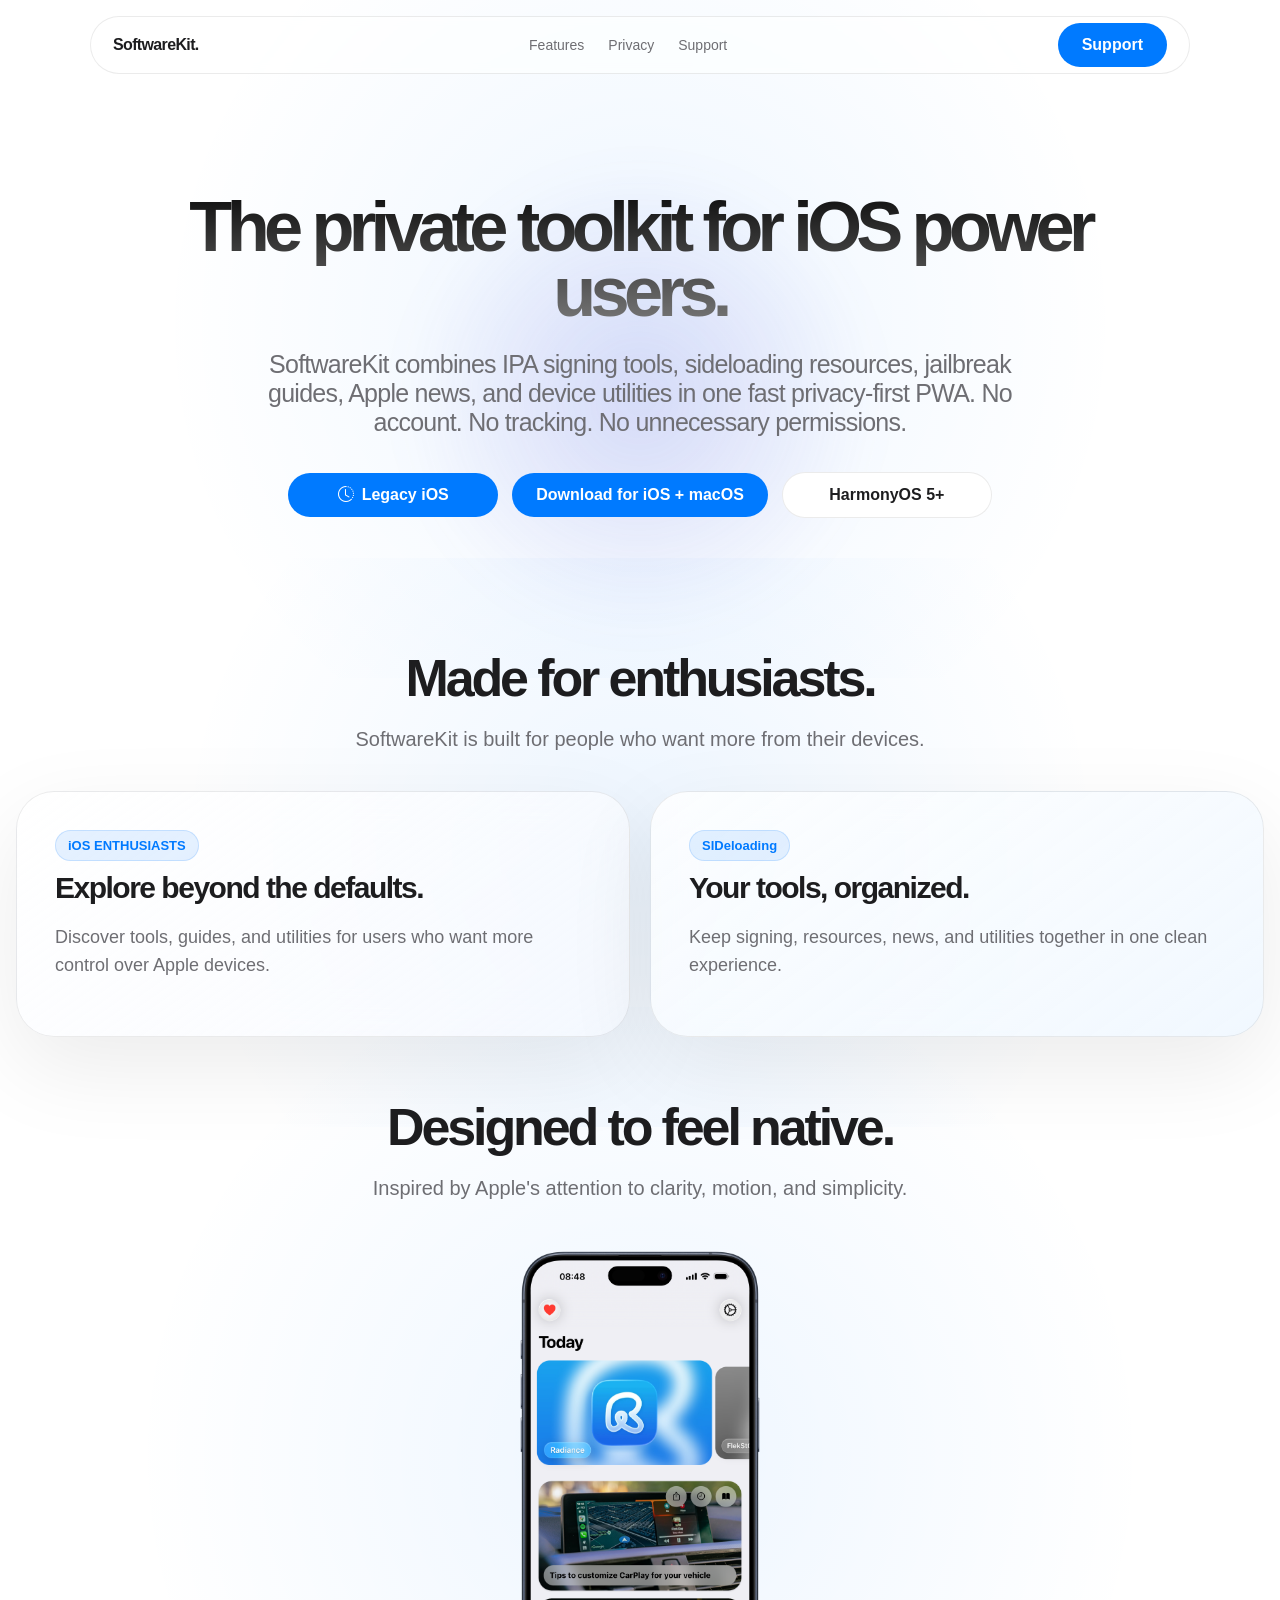
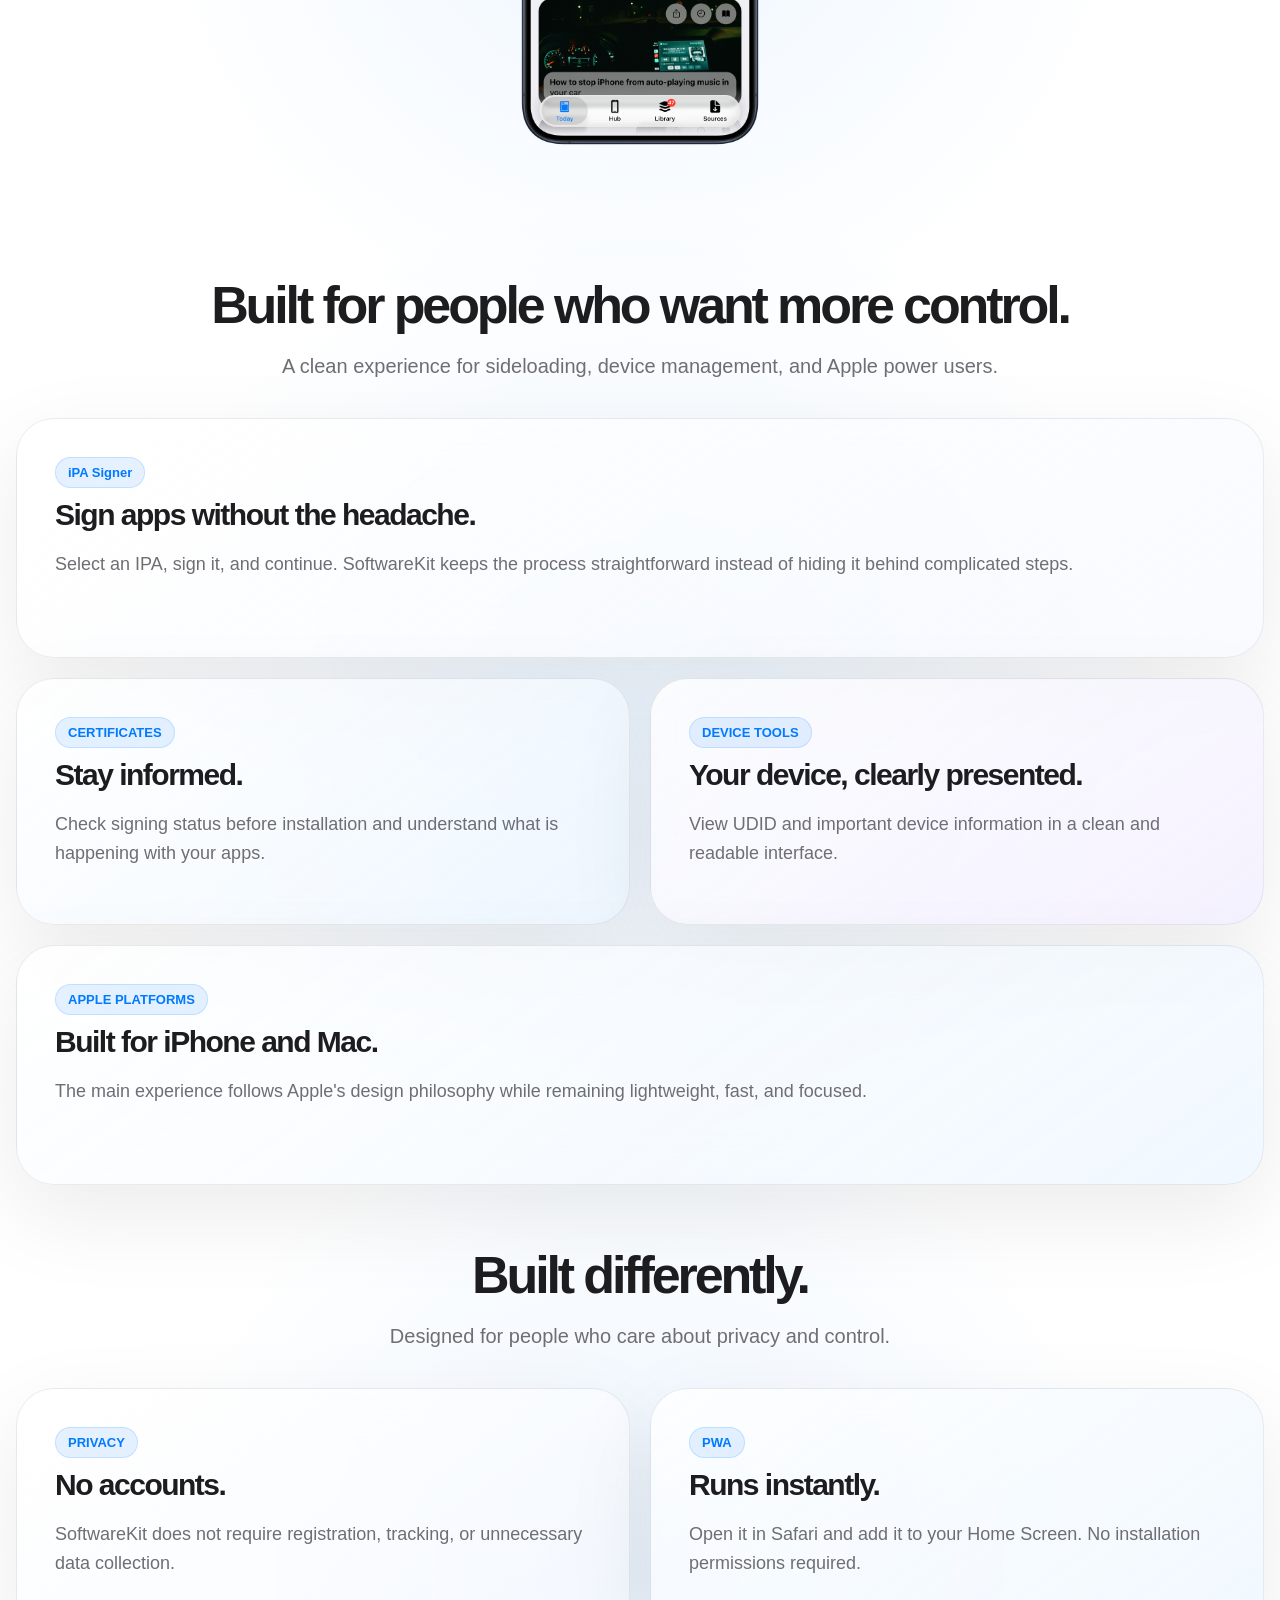
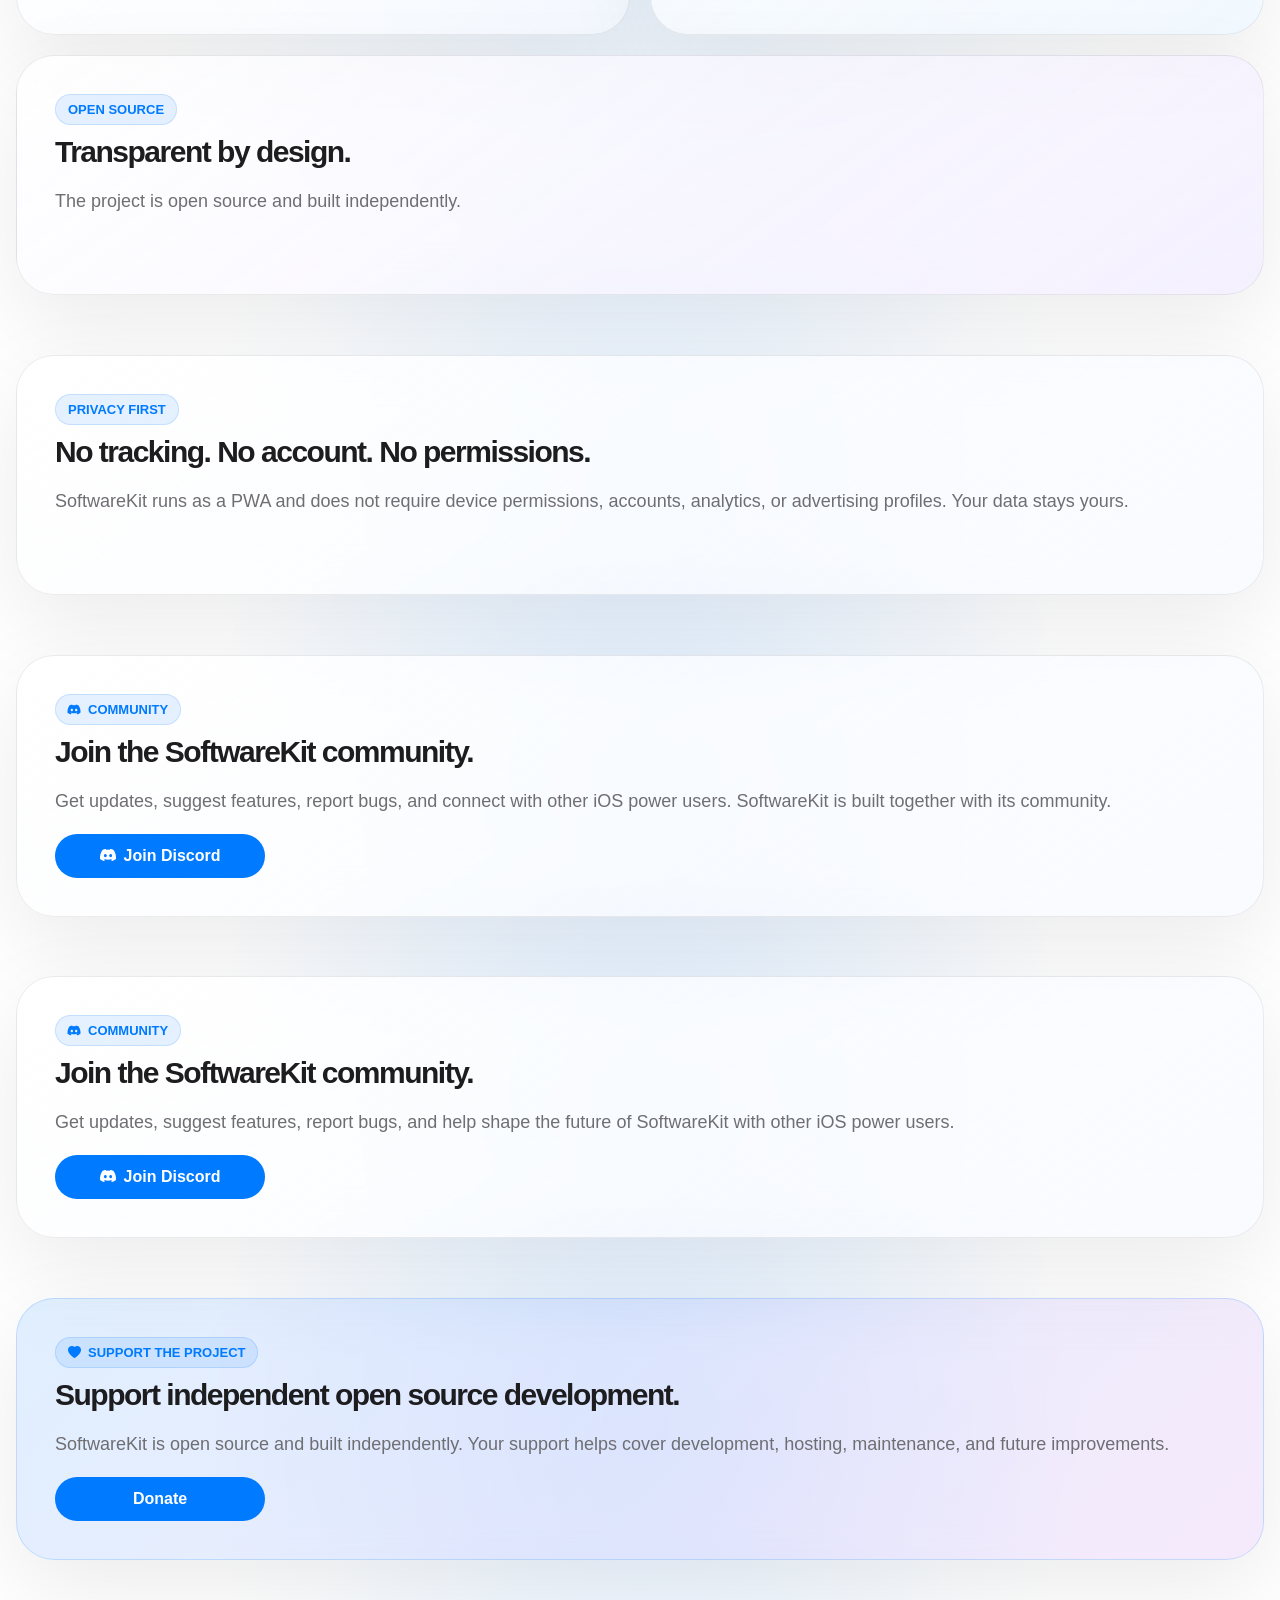
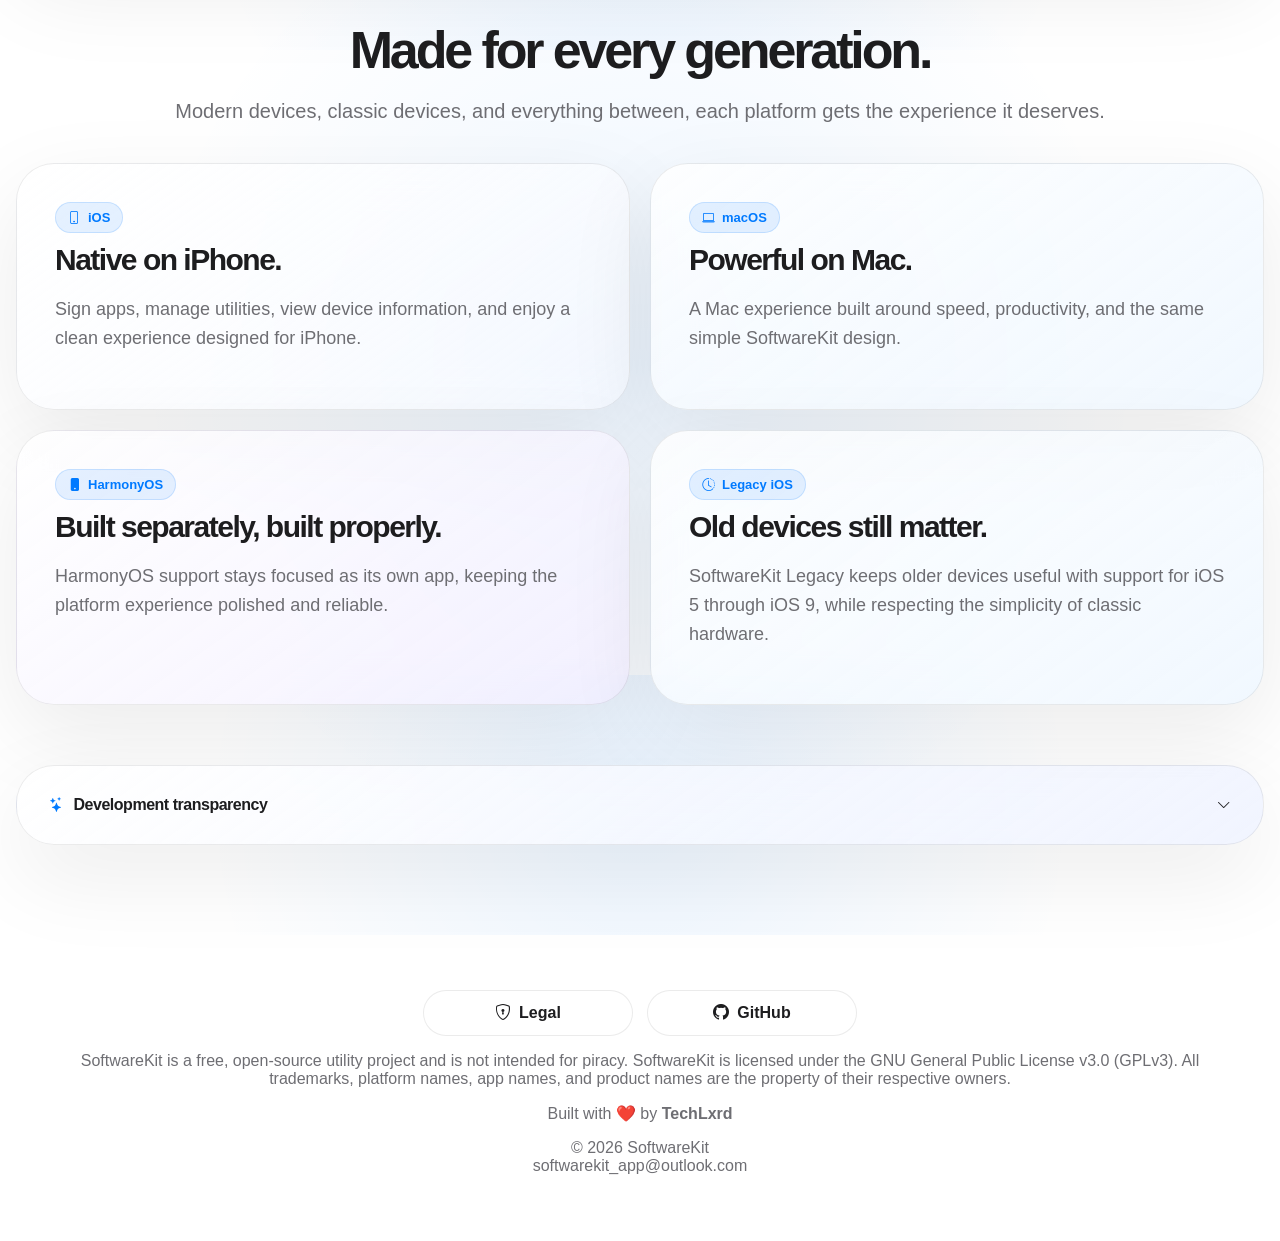
==== index.html @ 29dfcd7d "Add files via upload" ====
<!DOCTYPE html>

<html lang="en">
<head>
<meta charset="utf-8">
<meta name="viewport" content="width=device-width, initial-scale=1, viewport-fit=cover">
<title>SoftwareKit – Private iOS Sideloading Toolkit for Power Users</title>
<meta name="description" content="SoftwareKit is a privacy-first iOS power-user toolkit for IPA signing, sideloading resources, jailbreak guides, Apple news, and device utilities. No accounts. No tracking. No permissions.">
<meta name="author" content="TechLxrd">
<meta name="robots" content="index, follow, max-image-preview:large">
<link rel="canonical" href="https://swkit.app/">
<meta property="og:type" content="website">
<meta property="og:url" content="https://swkit.app/">
<meta property="og:title" content="SoftwareKit – iPA Signer, iOS Sideloading & AltStore Alternative">
<meta property="og:description" content="Privacy-first iOS and macOS utility app for IPA signing, certificate checks, device info, Apple news, and AltStore support.">
<meta property="og:image" content="https://softwarekit.pages.dev/ios/assets/linkpreview.png">
<meta name="twitter:card" content="summary_large_image">
<meta name="twitter:title" content="SoftwareKit – iPA Signer, iOS Sideloading & AltStore Alternative">
<meta name="twitter:description" content="Privacy-first iOS and macOS utility app for IPA signing, certificate checks, device info, Apple news, and AltStore support.">

<link rel="icon" href="/favicon.png">
<link rel="preconnect" href="https://cdn.jsdelivr.net" crossorigin>
<link rel="stylesheet" href="https://cdn.jsdelivr.net/npm/bootstrap-icons@1.11.3/font/bootstrap-icons.min.css">
<link rel="stylesheet" href="https://unpkg.com/aos@2.3.1/dist/aos.css">
<link rel="stylesheet" href="https://cdn.jsdelivr.net/npm/swiper@11/swiper-bundle.min.css">

<style>
:root{--blue2:#5856d6;--orange:#ff9500;--green:#34c759;--pink:#ff2d55;
--bg:#fbfbfd;--text:#1d1d1f;--muted:#6e6e73;--blue:#007aff;
--card:rgba(255,255,255,.72);--border:rgba(0,0,0,.08);
--shadow:0 30px 90px rgba(0,0,0,.08);
}
*{box-sizing:border-box}html{scroll-behavior:smooth}
body{margin:0;min-width:320px;font-family:-apple-system,BlinkMacSystemFont,"SF Pro Display","Helvetica Neue",Arial,sans-serif;color:var(--text);background:
radial-gradient(circle at 20% 0,#dbeeff,transparent 35%),
radial-gradient(circle at 90% 20,#e8dcff,transparent 30%),var(--bg)}
a{text-decoration:none;color:inherit}
.page{overflow:hidden}
nav{position:fixed;top:16px;left:50%;transform:translateX(-50%);z-index:10;width:min(1100px,calc(100% - 32px))}
.nav{height:58px;border-radius:999px;background:rgba(255,255,255,.65);backdrop-filter:blur(4px) saturate(250%);border:1px solid var(--border);display:flex;align-items:center;justify-content:space-between;padding:0 22px}
.brand{font-weight:800;letter-spacing:-.04em}.links{display:flex;gap:24px;color:var(--muted);font-size:14px}
.cta,.button{background:#007aff;color:white;padding:13px 24px;border-radius:999px;font-weight:700;min-width:210px;text-align:center;display:inline-flex;justify-content:center;align-items:center;gap:8px}.nav .cta{min-width:auto}
.hero{
  min-height:auto;
  display:flex;
  align-items:flex-start;
  justify-content:center;
  text-align:center;
  padding:110px 24px 70px;
}
.wrap{max-width:1000px;margin:auto}
h1{font-size:clamp(42px,5.5vw,88px);max-width:1000px;line-height:.92;letter-spacing:-.08em;margin:25px 0;background:linear-gradient(180deg,#111,#777);-webkit-background-clip:text;color:transparent}
.lead{font-size:clamp(18px,2vw,25px);color:var(--muted);letter-spacing:-.03em;max-width:800px;margin:auto}
.actions{margin-top:35px;display:flex;justify-content:center;align-items:center;gap:14px;flex-wrap:wrap}
.secondary{background:white;color:var(--text);border:1px solid var(--border)}
section{
  margin:60px auto;
  width:calc(100% - 32px);
  position:relative;
}

section:before{content:"";position:absolute;inset:-90px;background:radial-gradient(circle,rgba(0,122,255,.07),transparent 60%);z-index:-1}
.title{text-align:center;margin-bottom:40px}.title h2{font-size:52px;letter-spacing:-.06em;margin:0 0 10px}.title p{color:var(--muted);font-size:20px}
.grid{display:grid;grid-template-columns:repeat(12,1fr);gap:20px}
.card{grid-column:span 6;background:linear-gradient(145deg,rgba(255,255,255,.88),rgba(245,248,255,.62));border:1px solid var(--border);border-radius:38px;padding:38px;min-height:240px;backdrop-filter:blur(20px);box-shadow:var(--shadow)}
.donate-card{background:linear-gradient(135deg,rgba(0,122,255,.12),rgba(175,82,222,.12));border-color:rgba(0,122,255,.18)}
.card.full{grid-column:span 12}
.card:nth-child(2n){background:linear-gradient(145deg,rgba(255,255,255,.8),rgba(235,245,255,.7))}.card:nth-child(3n){background:linear-gradient(145deg,rgba(255,255,255,.8),rgba(240,235,255,.7))}.card h3{font-size:30px;letter-spacing:-.05em;margin:10px 0}
.card p{color:var(--muted);font-size:18px;line-height:1.6}
.badge{color:#007aff;background:rgba(0,122,255,.10);border:1px solid rgba(0,122,255,.15);padding:7px 12px;border-radius:999px;font-weight:800;font-size:13px;display:inline-flex;align-items:center;gap:7px}
.shot{width:260px;border-radius:40px}
.swiper{text-align:center}
footer{text-align:center;padding:50px;color:var(--muted)}
@media(max-width:800px){
.nav{
padding:0 14px;
height:54px;
}
.brand{
font-size:18px;
white-space:nowrap;
}
.nav .cta{
min-width:auto;
width:auto;
padding:10px 20px;
font-size:15px;
}
.grid{
display:block;
}
.card,.card.full{
width:100%;
margin-bottom:18px;
min-height:auto;
}
.hero{
padding-left:20px;
padding-right:20px;
}
h1{font-size:clamp(38px,11vw,54px);line-height:.98}.title h2{font-size:36px}.lead{font-size:18px}.cta,.button{width:100%;max-width:320px}
section{margin:90px auto;width:calc(100% - 32px)}.links{display:none}.card,.donate-card{background:linear-gradient(135deg,rgba(0,122,255,.12),rgba(175,82,222,.12));border-color:rgba(0,122,255,.18)}
.card.full{grid-column:span 12}.title h2{font-size:38px}h1{font-size:55px}}
[data-aos]{will-change:transform,opacity}
.card,.button,.cta,.shot{transition:transform .35s ease,box-shadow .35s ease}
.card:hover{transform:translateY(-8px);box-shadow:0 35px 100px rgba(0,0,0,.12)}
.button:hover,.cta:hover{transform:translateY(-2px)}
.hero:after{content:"";position:absolute;width:520px;height:520px;background:radial-gradient(circle,rgba(88,86,214,.18),transparent 65%);top:15%;left:50%;transform:translateX(-50%);filter:blur(20px);z-index:-1}
.button.secondary{display:inline-flex;align-items:center;gap:8px}
details summary::marker{display:none}
details summary{list-style:none}
details summary:hover{color:#007aff}
#ai-transparency .card{background:linear-gradient(145deg,rgba(255,255,255,.9),rgba(235,240,255,.7))}
.ai-summary{
display:flex;
align-items:center;
gap:10px;
cursor:pointer;
font-weight:750;
font-size:16px;
letter-spacing:-.03em;
padding:8px 4px;
}
.ai-summary .bi-stars{
font-size:15px;
color:#007aff;
}
.ai-summary .bi-chevron-down{
margin-left:auto;
font-size:14px;
transition:transform .25s ease;
}
details[open] .bi-chevron-down{
transform:rotate(180deg);
}
.ai-card{
min-height:auto;
padding:22px 28px;
}
.ai-content{
margin-top:22px;
color:var(--muted);
}
.ai-content h3{
color:var(--text);
font-size:24px;
}

@media(max-width:800px){
.grid{display:block}
.card,.card.full{grid-column:auto;width:100%;margin-bottom:18px}
.nav .cta{min-width:auto;width:auto;padding:10px 18px}
h1{font-size:clamp(38px,10vw,52px);line-height:1}
.lead{max-width:340px;margin:auto}
}
@media (prefers-color-scheme: dark) {
  :root {
    --bg: #000000;
    --text: #fbfbfd;
    --muted: #a1a1a6;
    --card: rgba(30, 30, 32, 0.72);
    --border: rgba(255, 255, 255, 0.15);
    --shadow: 0 30px 90px rgba(0, 0, 0, 0.8);
    --blue: #0a84ff;
  }

  body {
    background: 
      radial-gradient(circle at 20% 0, rgba(0, 122, 255, 0.15), transparent 35%),
      radial-gradient(circle at 90% 20%, rgba(175, 82, 222, 0.15), transparent 30%), 
      var(--bg);
  }

  .nav {
    background: rgba(30, 30, 32, 0.65);
  }

  h1 {
    background: linear-gradient(180deg, #ffffff, #888888);
    -webkit-background-clip: text;
  }

  .secondary {
    background: #1c1c1e;
  }

  .card {
    background: linear-gradient(145deg, rgba(40, 40, 42, 0.88), rgba(25, 30, 45, 0.62));
  }

  .card:nth-child(2n) {
    background: linear-gradient(145deg, rgba(40, 40, 42, 0.8), rgba(20, 35, 55, 0.7));
  }

  .card:nth-child(3n) {
    background: linear-gradient(145deg, rgba(40, 40, 42, 0.8), rgba(30, 25, 50, 0.7));
  }

  #ai-transparency .card {
    background: linear-gradient(145deg, rgba(40, 40, 42, 0.9), rgba(25, 30, 45, 0.7));
  }

  .badge {
    color: #0a84ff;
    background: rgba(10,132,255,.15);
    border-color: rgba(10,132,255,.25);
  }

  .hero:after {
    background: radial-gradient(circle, rgba(94,92,230,.25), transparent 65%);
  }

  .donate-card {
    background: linear-gradient(135deg, rgba(10,132,255,.18), rgba(191,90,242,.18));
  }
}
</style>

</head>
<body>
<div class="page">
<nav><div class="nav"><span class="brand">SoftwareKit.</span><div class="links"><a href="#features">Features</a><a href="#privacy">Privacy</a><a href="#support">Support</a></div><a class="cta" href="#support">Support</a></div></nav>

<main>
<section class="hero">
<div class="wrap">
<h1 data-aos="fade-up" data-aos-delay="100">The private toolkit for iOS power users.</h1>
<p class="lead" data-aos="fade-up" data-aos-delay="200">SoftwareKit combines IPA signing tools, sideloading resources, jailbreak guides, Apple news, and device utilities in one fast privacy-first PWA. No account. No tracking. No unnecessary permissions.</p>
<div class="actions" data-aos="fade-up" data-aos-delay="300">
<a class="button" href="https://legacy.swkit.app"><i class="bi bi-clock-history"></i> Legacy iOS</a>
<a class="button" href="ios/app.html">Download for iOS + macOS</a>
<a class="button secondary" href="openhm/app.html">HarmonyOS 5+</a>
</div>
</div>
</section>

<section id="who">
<div class="title"><h2>Made for enthusiasts.</h2><p>SoftwareKit is built for people who want more from their devices.</p></div>
<div class="grid">
<div class="card"><span class="badge">iOS ENTHUSIASTS</span><h3>Explore beyond the defaults.</h3><p>Discover tools, guides, and utilities for users who want more control over Apple devices.</p></div>
<div class="card"><span class="badge">SIDeloading</span><h3>Your tools, organized.</h3><p>Keep signing, resources, news, and utilities together in one clean experience.</p></div>
</div>
</section>

<section id="gallery">
<div class="title" data-aos="fade-up"><h2>Designed to feel native.</h2><p>Inspired by Apple's attention to clarity, motion, and simplicity.</p></div>
        <div class="swiper screenshot-swiper">
            <div class="swiper-wrapper">
              <div class="swiper-slide"><img class="shot" src="assets/ios-screenshot.png" alt="SoftwareKit iOS screenshot" decoding="async"></div>
              <div class="swiper-slide"><img class="shot" src="assets/harmonyos-screenshot.png" alt="SoftwareKit HarmonyOS screenshot" decoding="async"></div>
              <div class="swiper-slide"><img class="shot" src="https://i.imgur.com/kmHughI.png" alt="SoftwareKit Legacy screenshot" decoding="async"></div>
            </div>
            <div class="swiper-pagination"></div>
          </div>
</section>

<section id="features">
<div class="title" data-aos="fade-up"><h2>Built for people who want more control.</h2><p>A clean experience for sideloading, device management, and Apple power users.</p></div>
<div class="grid">
<div class="card full" data-aos="fade-up"><span class="badge">iPA Signer</span><h3>Sign apps without the headache.</h3><p>Select an IPA, sign it, and continue. SoftwareKit keeps the process straightforward instead of hiding it behind complicated steps.</p></div>
<div class="card" data-aos="fade-up"><span class="badge">CERTIFICATES</span><h3>Stay informed.</h3><p>Check signing status before installation and understand what is happening with your apps.</p></div>
<div class="card" data-aos="fade-up"><span class="badge">DEVICE TOOLS</span><h3>Your device, clearly presented.</h3><p>View UDID and important device information in a clean and readable interface.</p></div>
<div class="card full" data-aos="fade-up"><span class="badge">APPLE PLATFORMS</span><h3>Built for iPhone and Mac.</h3><p>The main experience follows Apple's design philosophy while remaining lightweight, fast, and focused.</p></div>
</div>
</section>

<section id="trust">
<div class="title"><h2>Built differently.</h2><p>Designed for people who care about privacy and control.</p></div>
<div class="grid">
<div class="card"><span class="badge">PRIVACY</span><h3>No accounts.</h3><p>SoftwareKit does not require registration, tracking, or unnecessary data collection.</p></div>
<div class="card"><span class="badge">PWA</span><h3>Runs instantly.</h3><p>Open it in Safari and add it to your Home Screen. No installation permissions required.</p></div>
<div class="card full"><span class="badge">OPEN SOURCE</span><h3>Transparent by design.</h3><p>The project is open source and built independently.</p></div>
</div>
</section>

<section id="privacy">
<div class="grid">
<div class="card full" data-aos="fade-up"><span class="badge">PRIVACY FIRST</span><h3>No tracking. No account. No permissions.</h3><p>SoftwareKit runs as a PWA and does not require device permissions, accounts, analytics, or advertising profiles. Your data stays yours.</p></div>
</div>
</section>

<section id="community">
<div class="card full" data-aos="fade-up"><span class="badge"><i class="bi bi-discord"></i> COMMUNITY</span><h3>Join the SoftwareKit community.</h3><p>Get updates, suggest features, report bugs, and connect with other iOS power users. SoftwareKit is built together with its community.</p><a class="button" href="YOUR_DISCORD_LINK"><i class="bi bi-discord"></i> Join Discord</a></div>
</section>

<section id="community">
<div class="card full" data-aos="fade-up"><span class="badge"><i class="bi bi-discord"></i> COMMUNITY</span><h3>Join the SoftwareKit community.</h3><p>Get updates, suggest features, report bugs, and help shape the future of SoftwareKit with other iOS power users.</p><a class="button" href="https://discord.gg/QPTzC9h4br"><i class="bi bi-discord"></i> Join Discord</a></div>
</section>

<section id="support">
<div class="card full donate-card" data-aos="fade-up"><span class="badge"><i class="bi bi-heart-fill"></i> SUPPORT THE PROJECT</span><h3>Support independent open source development.</h3><p>SoftwareKit is open source and built independently. Your support helps cover development, hosting, maintenance, and future improvements.</p><a class="button" href="https://www.buymeacoffee.com/techlxrd07">Donate</a></div>
</section>

<section id="platforms">
<div class="title" data-aos="fade-up">
<h2>Made for every generation.</h2>
<p>Modern devices, classic devices, and everything between, each platform gets the experience it deserves.</p>
</div>
<div class="grid">
<div class="card" data-aos="fade-up"><span class="badge"><i class="bi bi-phone"></i> iOS</span><h3>Native on iPhone.</h3><p>Sign apps, manage utilities, view device information, and enjoy a clean experience designed for iPhone.</p></div>
<div class="card" data-aos="fade-up"><span class="badge"><i class="bi bi-laptop"></i> macOS</span><h3>Powerful on Mac.</h3><p>A Mac experience built around speed, productivity, and the same simple SoftwareKit design.</p></div>
<div class="card" data-aos="fade-up"><span class="badge"><i class="bi bi-phone-fill"></i> HarmonyOS</span><h3>Built separately, built properly.</h3><p>HarmonyOS support stays focused as its own app, keeping the platform experience polished and reliable.</p></div>
<div class="card" data-aos="fade-up"><span class="badge"><i class="bi bi-clock-history"></i> Legacy iOS</span><h3>Old devices still matter.</h3><p>SoftwareKit Legacy keeps older devices useful with support for iOS 5 through iOS 9, while respecting the simplicity of classic hardware.</p></div>
</div>
</section>
<section id="ai-transparency">
<div class="card full ai-card" data-aos="fade-up">
<details>
<summary class="ai-summary">
<i class="bi bi-stars"></i>
<span>Development transparency</span>
<i class="bi bi-chevron-down"></i>
</summary>
<div class="ai-content">

<p>As a solo developer, I must admit that certain features and improvements were made with the help of AI because I do not have that knowledge yet. I also want to be honest about these things because some people have said that my app is completely vibe-coded. I do not like vibe-coding,actually I am against it because I believe it ruins creativity, but AI can sometimes be a useful tool for coding. 
<hr>
<p>•AltStore repo support: I started working on AltStore repo support based on a friend's idea and improved and fixed it with the help of AI. 

<p>•The major performance optimizations introduced in v3.2 were made with the help of DeepSeek. 

<p>•The iPA Signer was mostly made with AI. 

<p>•The landing page was made with AI and improved by me because I suck at creating landing pages and don't have any ideas. 
<p>•The Liquid Glass effect from the HarmonyOS version was taken from a CodePen and improved with AI. 

<p>•The newsfeed from the HarmonyOS version was fixed with the help of AI because I did not know how to make it work due to CORS restrictions. 

<p>•The Device Information feature was improved with AI. 

<p>•The app library features were improved with AI. 

<p>•Some descriptions and text were written by me and improved with AI. 

<p>•Some CSS optimizations were made by AI</p>
<p>Btw, I still had to fix many things myself because AI created the feature, but it was broken and I had to change some things in order to make it work and it took lots of hours. The rest was built by me. 

</div>
</details>
</div>
</section>
</main>

<footer>
<div class="actions">
<a class="button secondary" href="legal.html"><i class="bi bi-shield-lock"></i> Legal</a>
<a class="button secondary" href="https://github.com/techlxrd/SoftwareKit"><i class="bi bi-github"></i> GitHub</a>
</div>
<p>
          SoftwareKit is a free, open-source utility project and is not intended for piracy.
SoftwareKit is licensed under the GNU General Public License v3.0 (GPLv3).
All trademarks, platform names, app names, and product names are the property of their respective owners.
        </p>
        <p>Built with ❤️ by <a href="https://techlxrd.github.io"><strong>TechLxrd</strong></a></p>
        <p class="mini-note">© 2026 SoftwareKit <br>softwarekit_app@outlook.com</p>
</footer>
</div>
<script data-name="BMC-Widget" data-cfasync="false" src="https://cdnjs.buymeacoffee.com/1.0.0/widget.prod.min.js" data-id="techlxrd07" data-description="Support me on Buy me a coffee!" data-message="Support SoftwareKit and help cover future domain costs + development." data-color="#007aff" data-position="Right" data-x_margin="18" data-y_margin="18" defer></script>
<script src="https://unpkg.com/aos@2.3.1/dist/aos.js" defer></script>
<script src="https://cdn.jsdelivr.net/npm/swiper@11/swiper-bundle.min.js" defer></script>
<script>
document.addEventListener("DOMContentLoaded",()=>{
AOS.init({duration:900,easing:"ease-out-cubic",once:false,offset:80});
new Swiper(".swiper",{loop:true,centeredSlides:true,slidesPerView:"auto",spaceBetween:24});
});
</script>
<script type="application/ld+json">{"@context":"https://schema.org","@type":"SoftwareApplication","name":"SoftwareKit","url":"https://swkit.app/","applicationCategory":"UtilityApplication","operatingSystem":["iOS","macOS","HarmonyOS"]}</script>

</body>
</html>
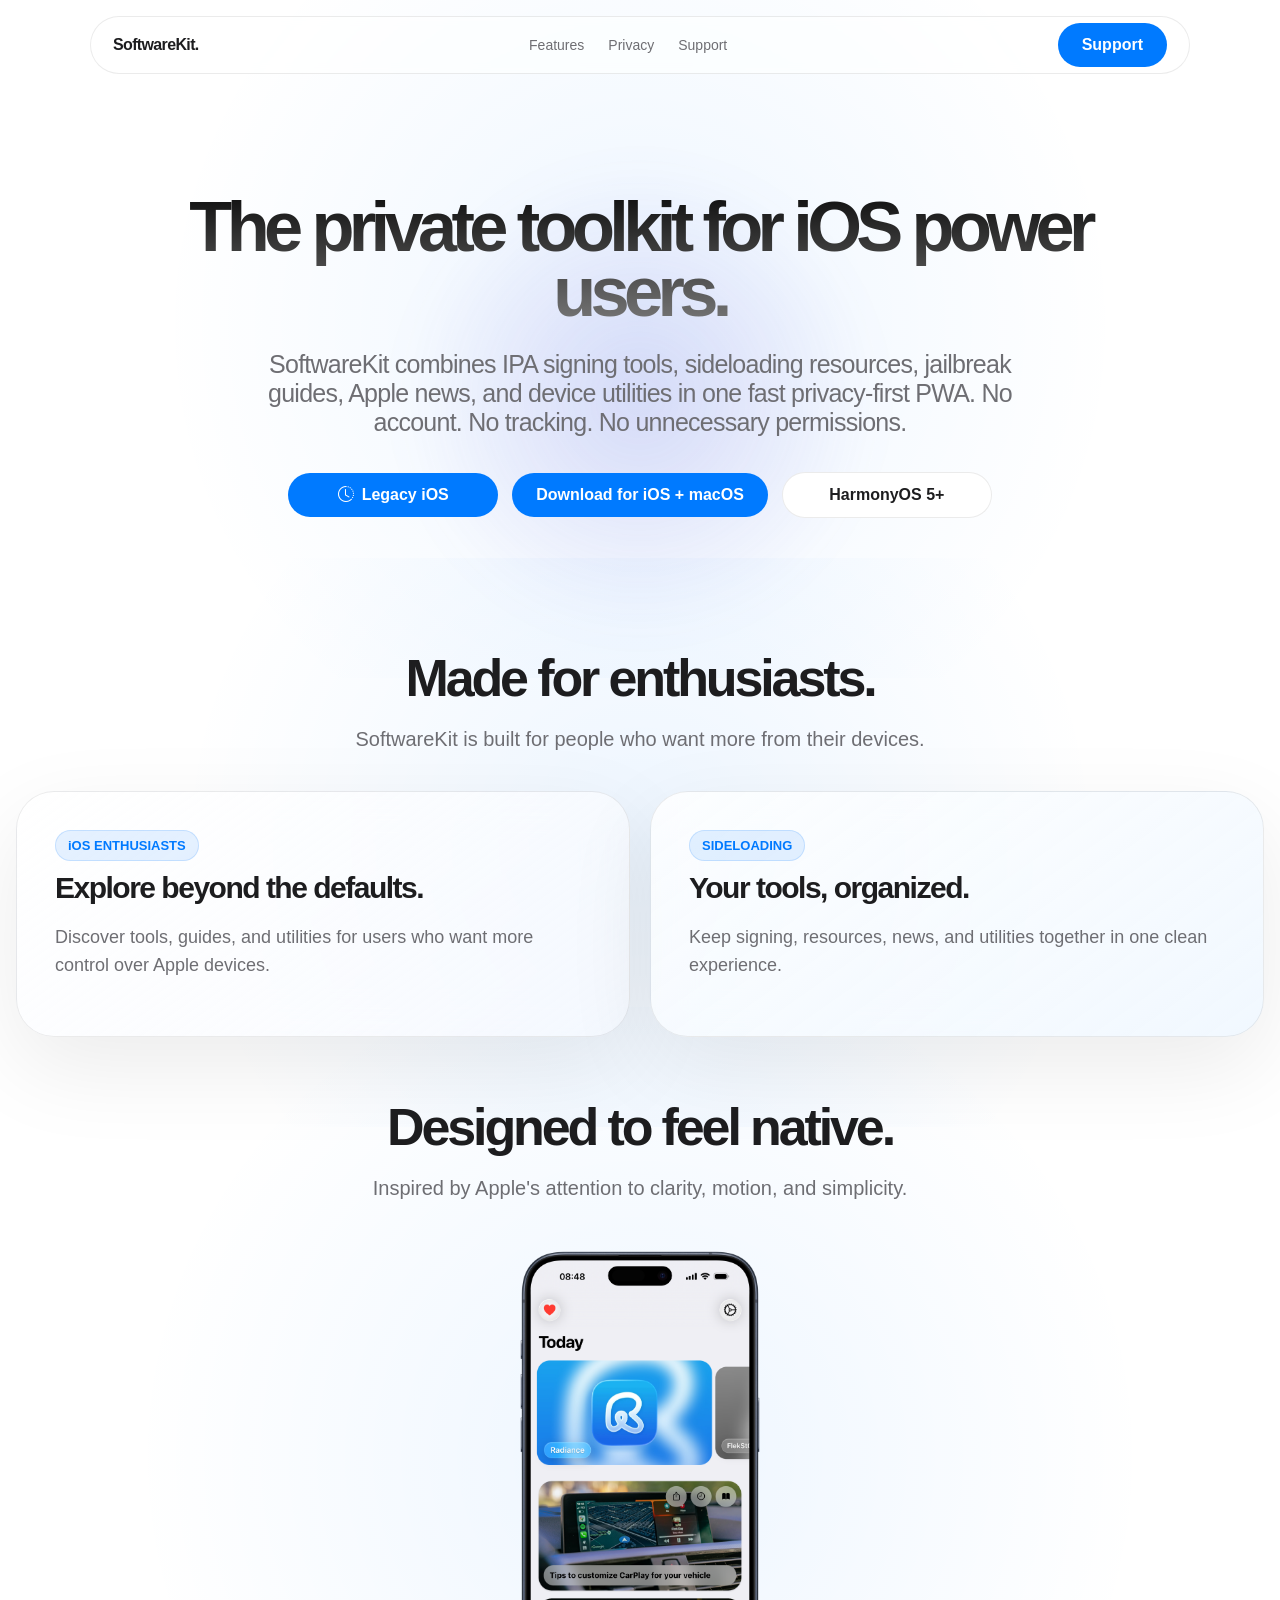
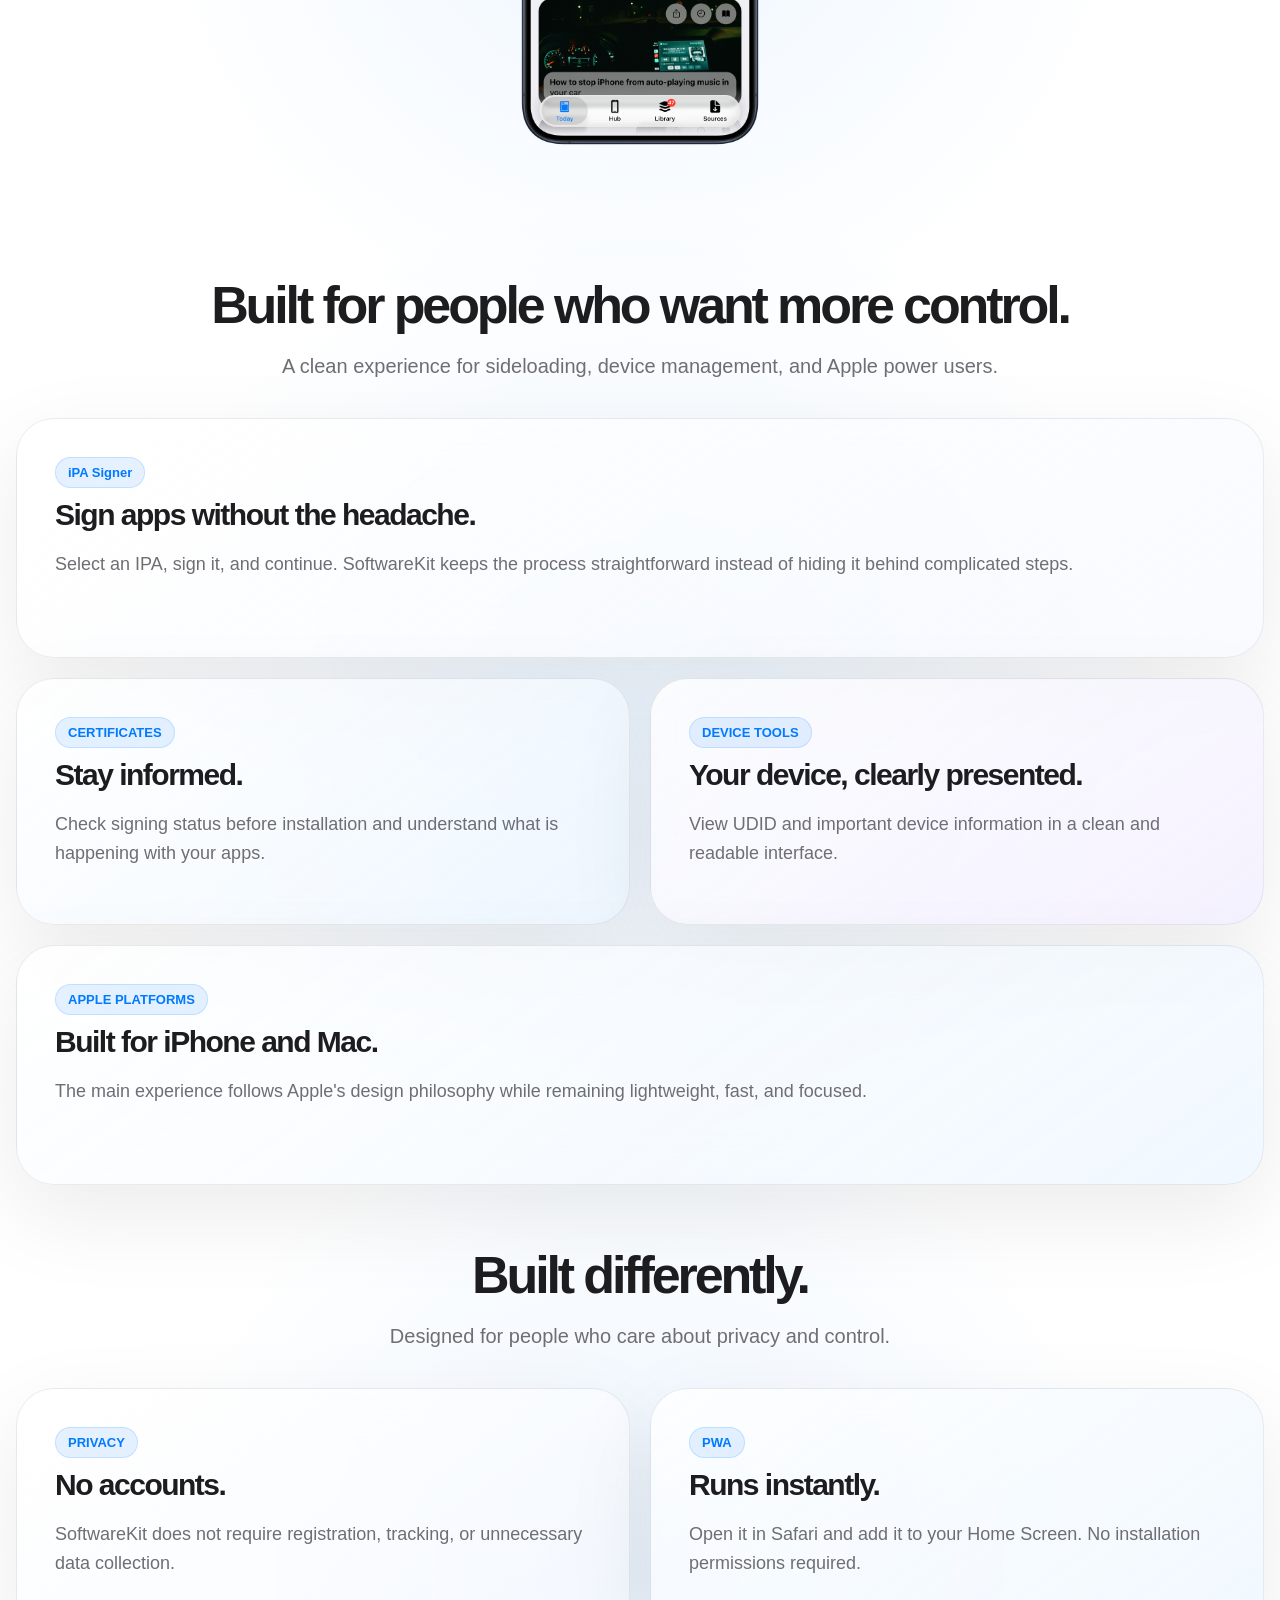
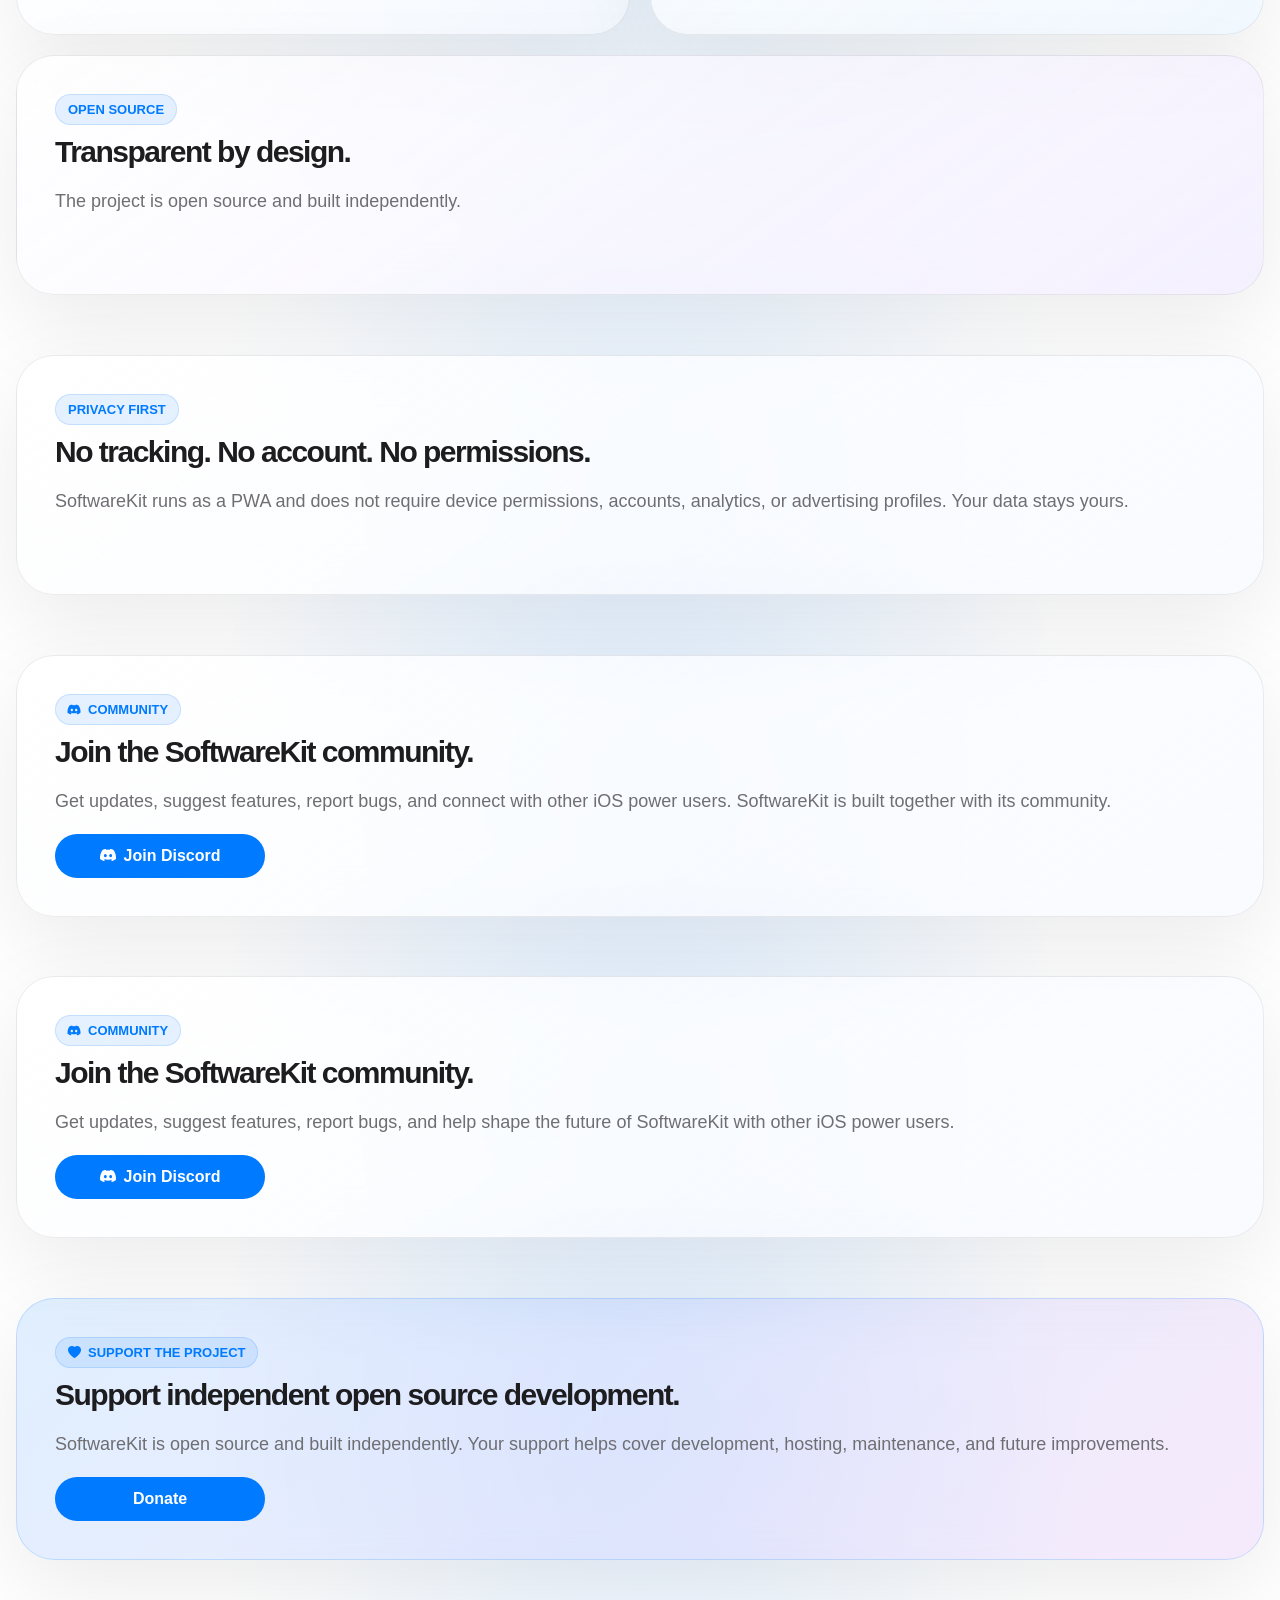
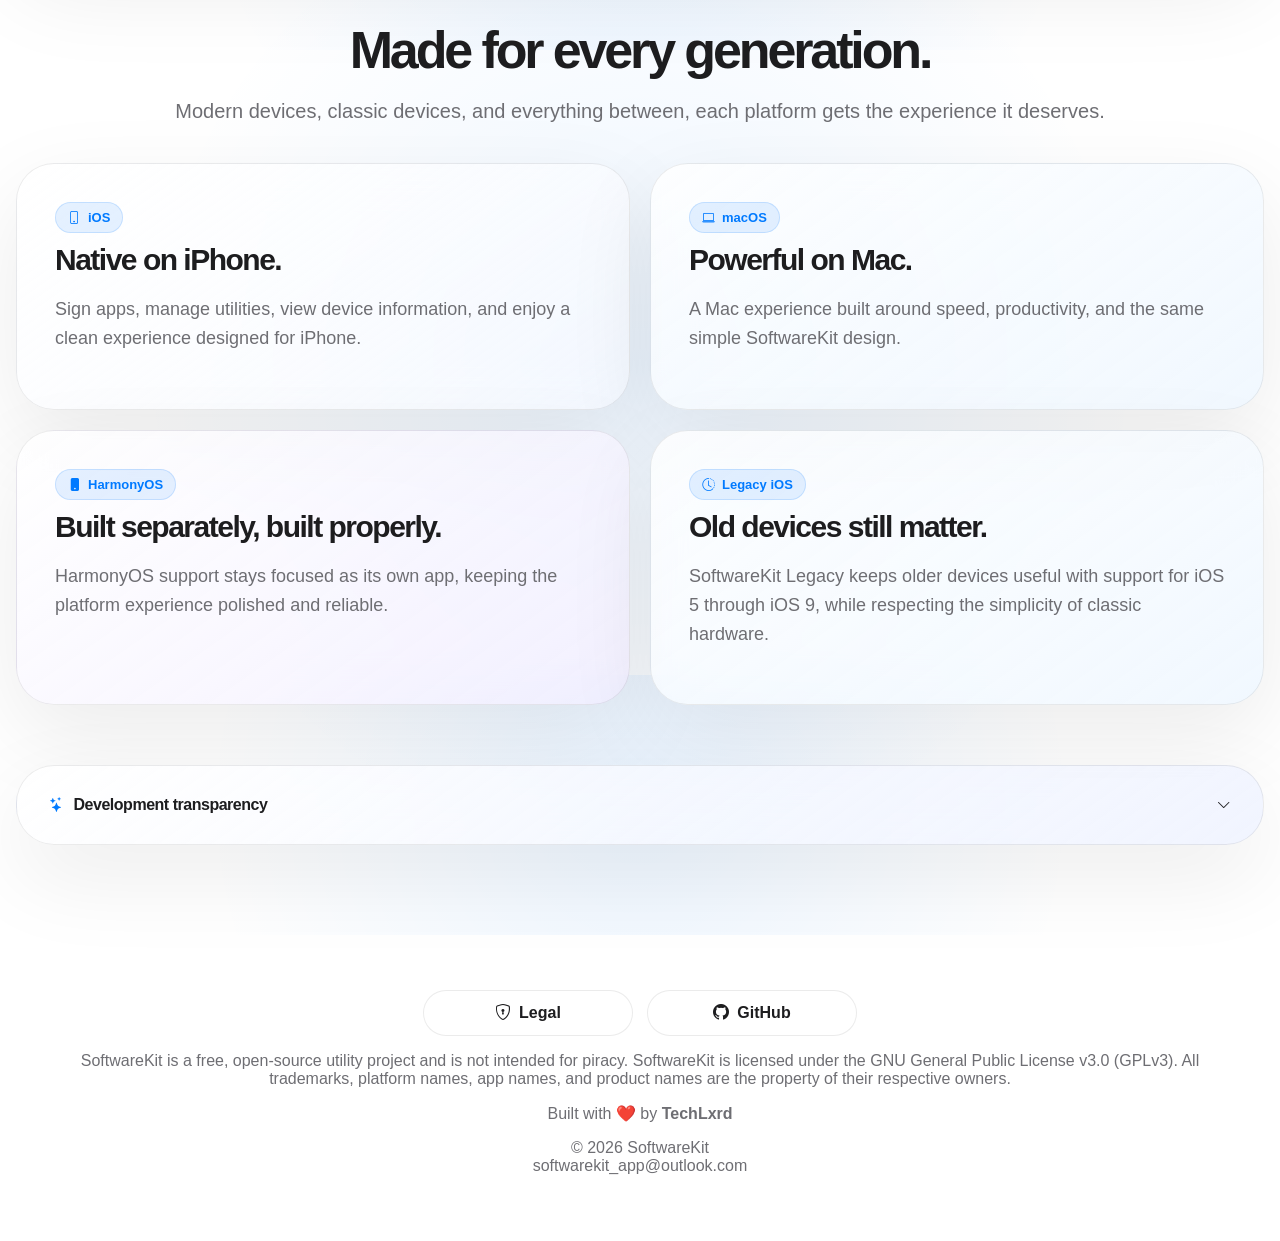
==== commit 4704c3cb: "Add files via upload" ====
--- a/index.html
+++ b/index.html
@@ -238,7 +238,7 @@
 <div class="title"><h2>Made for enthusiasts.</h2><p>SoftwareKit is built for people who want more from their devices.</p></div>
 <div class="grid">
 <div class="card"><span class="badge">iOS ENTHUSIASTS</span><h3>Explore beyond the defaults.</h3><p>Discover tools, guides, and utilities for users who want more control over Apple devices.</p></div>
-<div class="card"><span class="badge">SIDeloading</span><h3>Your tools, organized.</h3><p>Keep signing, resources, news, and utilities together in one clean experience.</p></div>
+<div class="card"><span class="badge">SIDELOADING</span><h3>Your tools, organized.</h3><p>Keep signing, resources, news, and utilities together in one clean experience.</p></div>
 </div>
 </section>
 
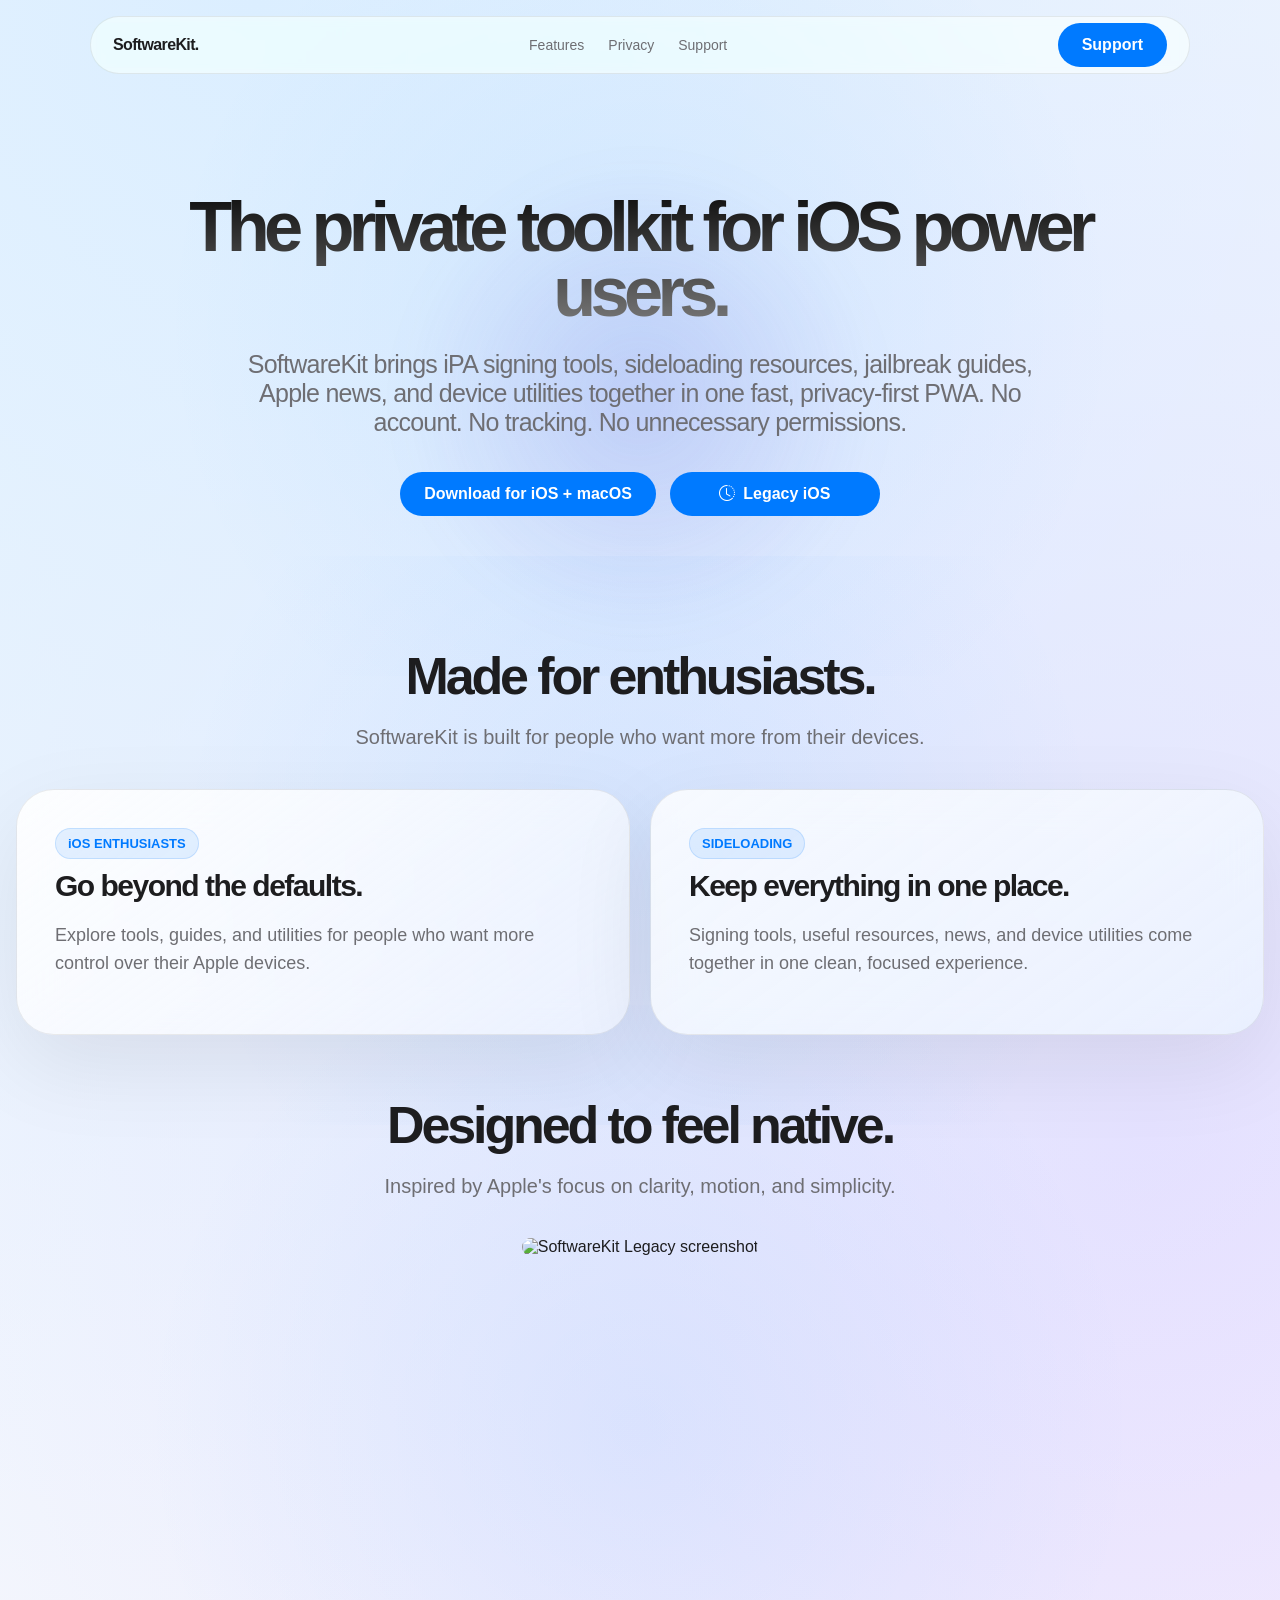
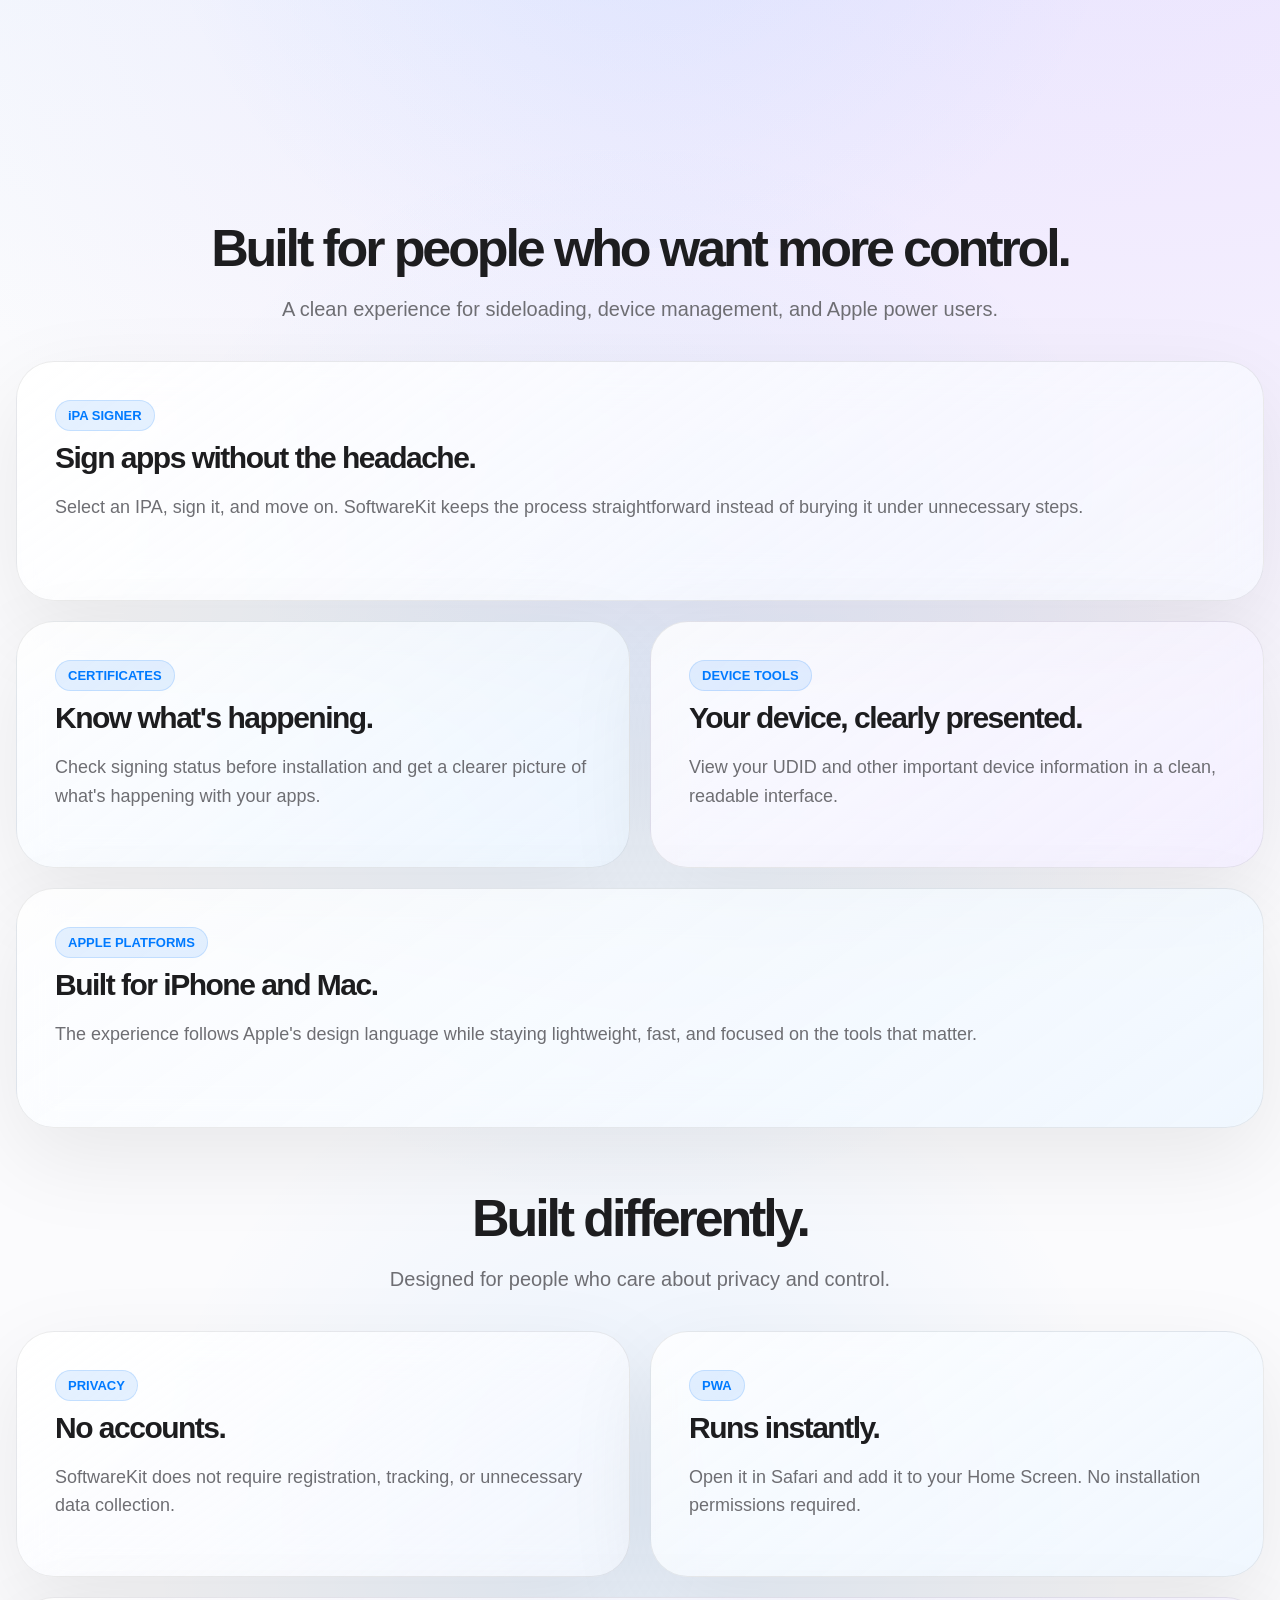
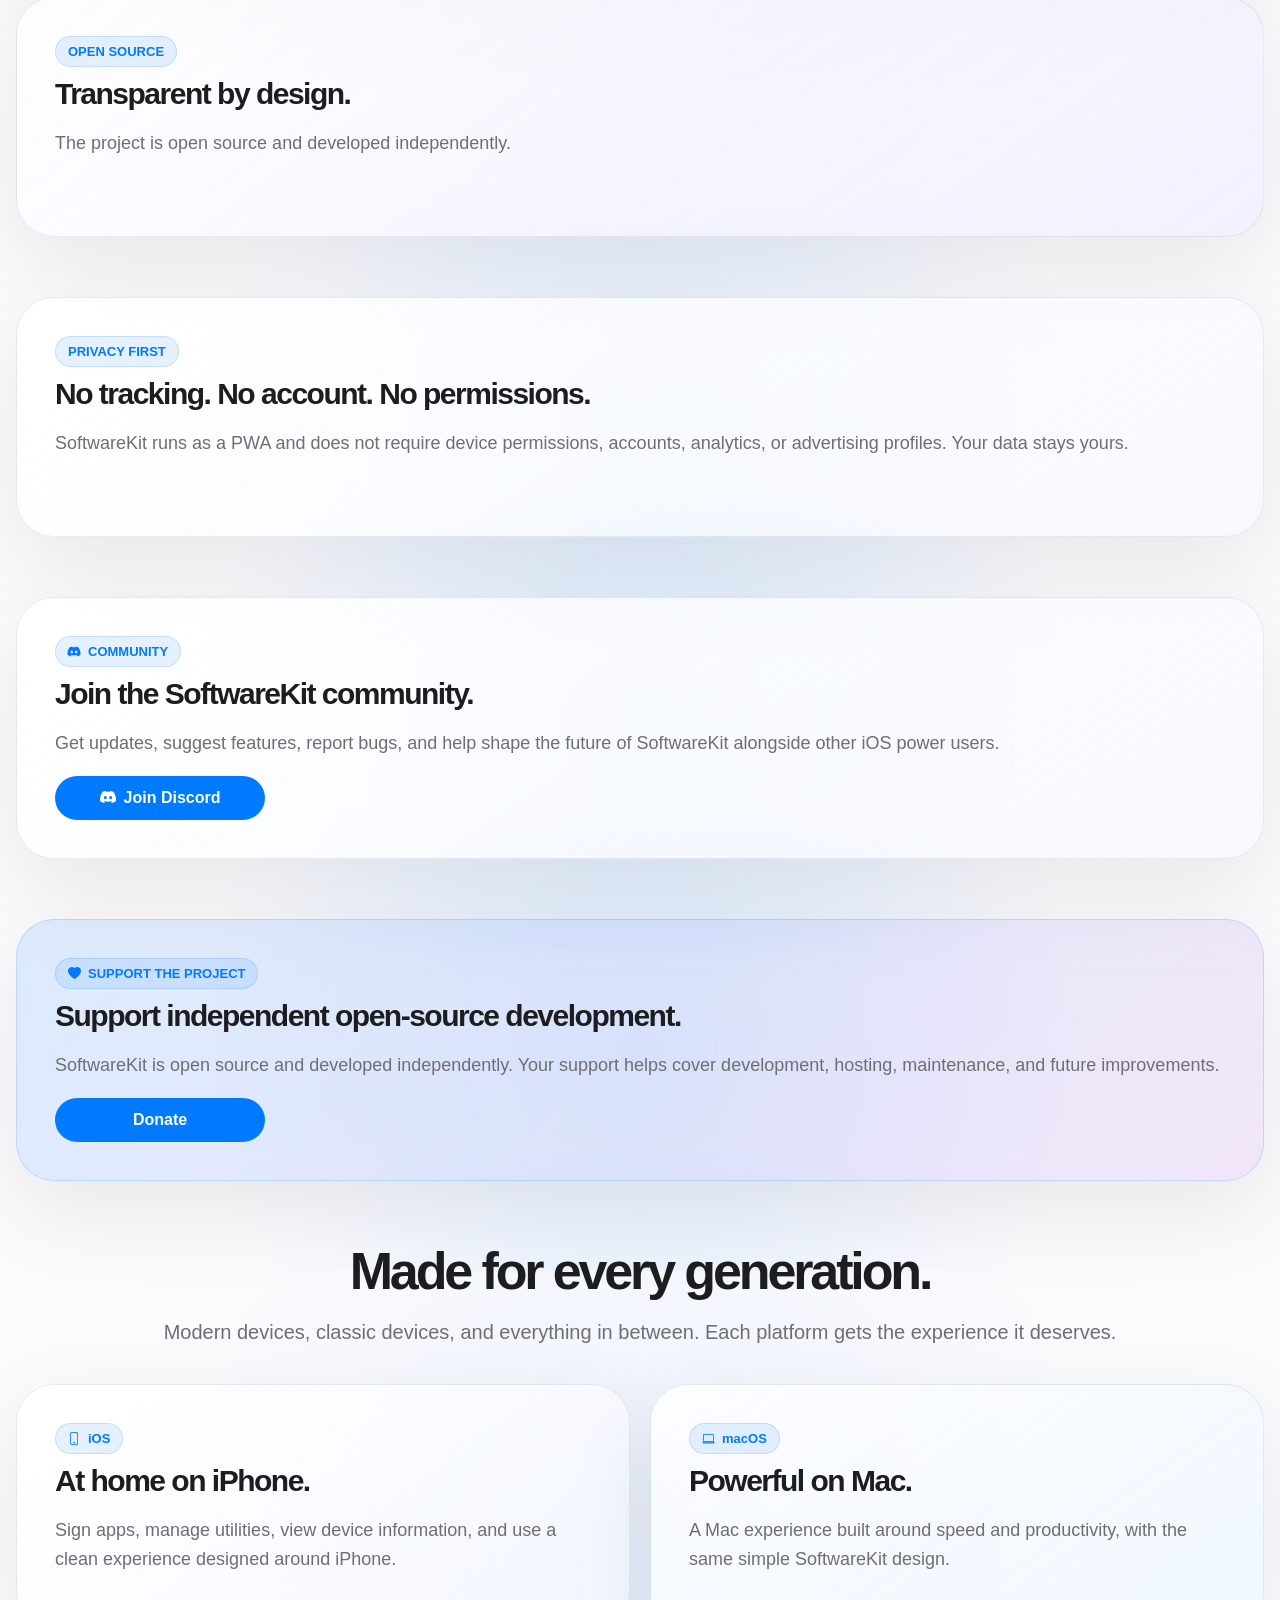
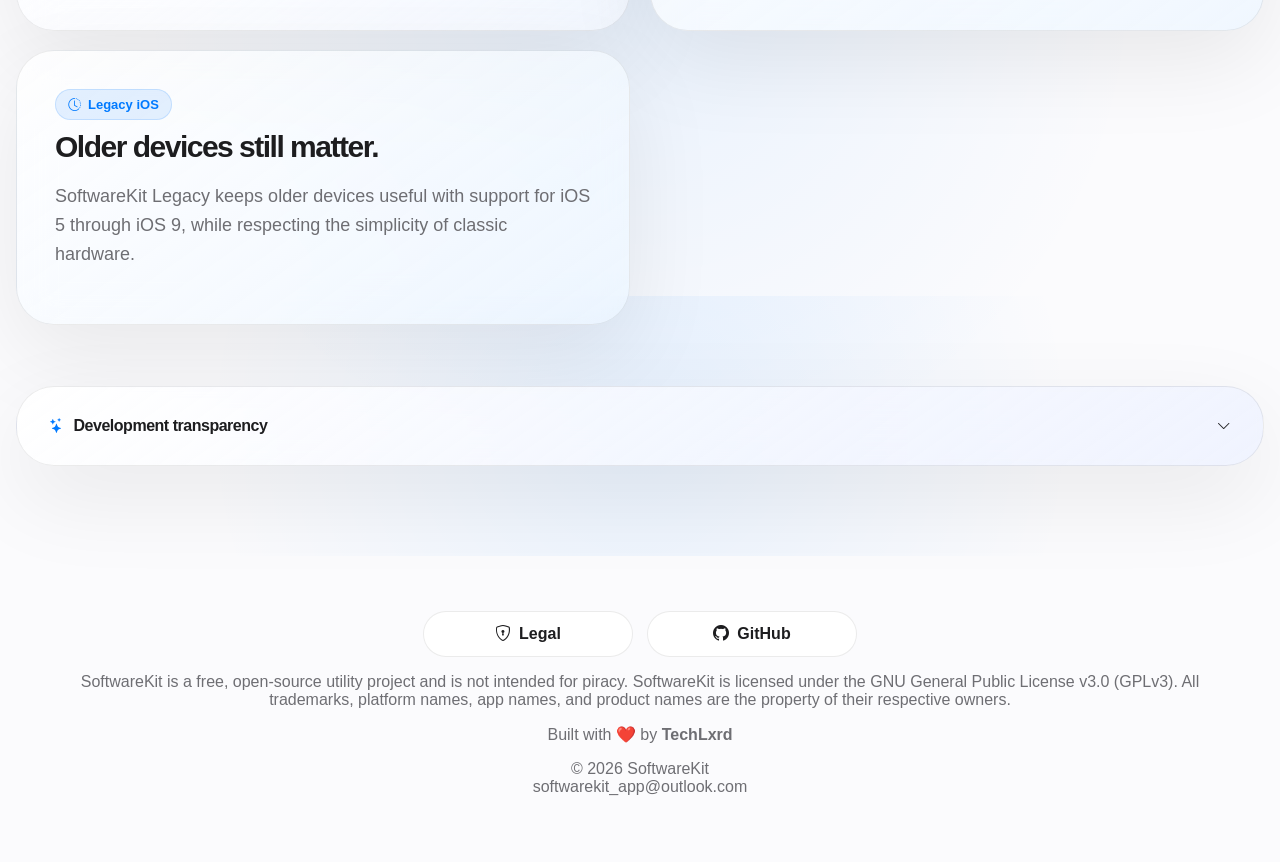
==== commit 8c45f147: "Add files via upload" ====
--- a/index.html
+++ b/index.html
@@ -1,22 +1,21 @@
 <!DOCTYPE html>
-
 <html lang="en">
 <head>
 <meta charset="utf-8">
 <meta name="viewport" content="width=device-width, initial-scale=1, viewport-fit=cover">
 <title>SoftwareKit – Private iOS Sideloading Toolkit for Power Users</title>
-<meta name="description" content="SoftwareKit is a privacy-first iOS power-user toolkit for IPA signing, sideloading resources, jailbreak guides, Apple news, and device utilities. No accounts. No tracking. No permissions.">
+<meta name="description" content="SoftwareKit is a privacy-first iOS power-user toolkit for iPA signing, sideloading resources, jailbreak guides, Apple news, and device utilities. No accounts. No tracking. No unnecessary permissions.">
 <meta name="author" content="TechLxrd">
 <meta name="robots" content="index, follow, max-image-preview:large">
 <link rel="canonical" href="https://swkit.app/">
 <meta property="og:type" content="website">
 <meta property="og:url" content="https://swkit.app/">
 <meta property="og:title" content="SoftwareKit – iPA Signer, iOS Sideloading & AltStore Alternative">
-<meta property="og:description" content="Privacy-first iOS and macOS utility app for IPA signing, certificate checks, device info, Apple news, and AltStore support.">
+<meta property="og:description" content="Privacy-first iOS and macOS utility app for IPA signing, certificate checks, device information, Apple news, and AltStore support.">
 <meta property="og:image" content="https://softwarekit.pages.dev/ios/assets/linkpreview.png">
 <meta name="twitter:card" content="summary_large_image">
 <meta name="twitter:title" content="SoftwareKit – iPA Signer, iOS Sideloading & AltStore Alternative">
-<meta name="twitter:description" content="Privacy-first iOS and macOS utility app for IPA signing, certificate checks, device info, Apple news, and AltStore support.">
+<meta name="twitter:description" content="Privacy-first iOS and macOS utility app for IPA signing, certificate checks, device information, Apple news, and AltStore support.">
 
 <link rel="icon" href="/favicon.png">
 <link rel="preconnect" href="https://cdn.jsdelivr.net" crossorigin>
@@ -25,21 +24,65 @@
 <link rel="stylesheet" href="https://cdn.jsdelivr.net/npm/swiper@11/swiper-bundle.min.css">
 
 <style>
-:root{--blue2:#5856d6;--orange:#ff9500;--green:#34c759;--pink:#ff2d55;
---bg:#fbfbfd;--text:#1d1d1f;--muted:#6e6e73;--blue:#007aff;
---card:rgba(255,255,255,.72);--border:rgba(0,0,0,.08);
---shadow:0 30px 90px rgba(0,0,0,.08);
-}
-*{box-sizing:border-box}html{scroll-behavior:smooth}
-body{margin:0;min-width:320px;font-family:-apple-system,BlinkMacSystemFont,"SF Pro Display","Helvetica Neue",Arial,sans-serif;color:var(--text);background:
-radial-gradient(circle at 20% 0,#dbeeff,transparent 35%),
-radial-gradient(circle at 90% 20,#e8dcff,transparent 30%),var(--bg)}
+:root{
+  --blue2:#5856d6;--orange:#ff9500;--green:#34c759;--pink:#ff2d55;
+  --bg:#fbfbfd;--text:#1d1d1f;--muted:#6e6e73;--blue:#007aff;
+  --card:rgba(255,255,255,.72);--border:rgba(0,0,0,.08);
+  --shadow:0 30px 90px rgba(0,0,0,.08);
+}
+*{box-sizing:border-box}
+html{scroll-behavior:smooth}
+body{
+  margin:0;
+  min-width:320px;
+  font-family:-apple-system,BlinkMacSystemFont,"SF Pro Display","Helvetica Neue",Arial,sans-serif;
+  color:var(--text);
+  background:
+    radial-gradient(circle at 20% 0,#dbeeff,transparent 35%),
+    radial-gradient(circle at 90% 20%,#e8dcff,transparent 30%),
+    var(--bg);
+}
 a{text-decoration:none;color:inherit}
 .page{overflow:hidden}
-nav{position:fixed;top:16px;left:50%;transform:translateX(-50%);z-index:10;width:min(1100px,calc(100% - 32px))}
-.nav{height:58px;border-radius:999px;background:rgba(255,255,255,.65);backdrop-filter:blur(4px) saturate(250%);border:1px solid var(--border);display:flex;align-items:center;justify-content:space-between;padding:0 22px}
-.brand{font-weight:800;letter-spacing:-.04em}.links{display:flex;gap:24px;color:var(--muted);font-size:14px}
-.cta,.button{background:#007aff;color:white;padding:13px 24px;border-radius:999px;font-weight:700;min-width:210px;text-align:center;display:inline-flex;justify-content:center;align-items:center;gap:8px}.nav .cta{min-width:auto}
+
+nav{
+  position:fixed;
+  top:16px;
+  left:50%;
+  transform:translateX(-50%);
+  z-index:10;
+  width:min(1100px,calc(100% - 32px));
+}
+.nav{
+  height:58px;
+  border-radius:999px;
+  background:rgba(255,255,255,.65);
+  backdrop-filter:blur(4px) saturate(250%);
+	-webkit-backdrop-filter:blur(4px) saturate(250%);
+  border:1px solid var(--border);
+  display:flex;
+  align-items:center;
+  justify-content:space-between;
+  padding:0 22px;
+}
+.brand{font-weight:800;letter-spacing:-.04em}
+.links{display:flex;gap:24px;color:var(--muted);font-size:14px}
+
+.cta,.button{
+  background:#007aff;
+  color:white;
+  padding:13px 24px;
+  border-radius:999px;
+  font-weight:700;
+  min-width:210px;
+  text-align:center;
+  display:inline-flex;
+  justify-content:center;
+  align-items:center;
+  gap:8px;
+}
+.nav .cta{min-width:auto}
+
 .hero{
   min-height:auto;
   display:flex;
@@ -49,322 +92,450 @@
   padding:110px 24px 70px;
 }
 .wrap{max-width:1000px;margin:auto}
-h1{font-size:clamp(42px,5.5vw,88px);max-width:1000px;line-height:.92;letter-spacing:-.08em;margin:25px 0;background:linear-gradient(180deg,#111,#777);-webkit-background-clip:text;color:transparent}
-.lead{font-size:clamp(18px,2vw,25px);color:var(--muted);letter-spacing:-.03em;max-width:800px;margin:auto}
-.actions{margin-top:35px;display:flex;justify-content:center;align-items:center;gap:14px;flex-wrap:wrap}
+h1{
+  font-size:clamp(42px,5.5vw,88px);
+  max-width:1000px;
+  line-height:.92;
+  letter-spacing:-.08em;
+  margin:25px 0;
+  background:linear-gradient(180deg,#111,#777);
+  -webkit-background-clip:text;
+  color:transparent;
+}
+.lead{
+  font-size:clamp(18px,2vw,25px);
+  color:var(--muted);
+  letter-spacing:-.03em;
+  max-width:800px;
+  margin:auto;
+}
+.actions{
+  margin-top:35px;
+  display:flex;
+  justify-content:center;
+  align-items:center;
+  gap:14px;
+  flex-wrap:wrap;
+}
 .secondary{background:white;color:var(--text);border:1px solid var(--border)}
+
 section{
   margin:60px auto;
   width:calc(100% - 32px);
   position:relative;
 }
-
-section:before{content:"";position:absolute;inset:-90px;background:radial-gradient(circle,rgba(0,122,255,.07),transparent 60%);z-index:-1}
-.title{text-align:center;margin-bottom:40px}.title h2{font-size:52px;letter-spacing:-.06em;margin:0 0 10px}.title p{color:var(--muted);font-size:20px}
+section:before{
+  content:"";
+  position:absolute;
+  inset:-90px;
+  background:radial-gradient(circle,rgba(0,122,255,.07),transparent 60%);
+  z-index:-1;
+}
+.title{text-align:center;margin-bottom:40px}
+.title h2{font-size:52px;letter-spacing:-.06em;margin:0 0 10px}
+.title p{color:var(--muted);font-size:20px}
+
 .grid{display:grid;grid-template-columns:repeat(12,1fr);gap:20px}
-.card{grid-column:span 6;background:linear-gradient(145deg,rgba(255,255,255,.88),rgba(245,248,255,.62));border:1px solid var(--border);border-radius:38px;padding:38px;min-height:240px;backdrop-filter:blur(20px);box-shadow:var(--shadow)}
-.donate-card{background:linear-gradient(135deg,rgba(0,122,255,.12),rgba(175,82,222,.12));border-color:rgba(0,122,255,.18)}
+.card{
+  grid-column:span 6;
+  background:linear-gradient(145deg,rgba(255,255,255,.88),rgba(245,248,255,.62));
+  border:1px solid var(--border);
+  border-radius:38px;
+  padding:38px;
+  min-height:240px;
+  backdrop-filter:blur(20px);
+  box-shadow:var(--shadow);
+}
+.donate-card{
+  background:linear-gradient(135deg,rgba(0,122,255,.12),rgba(175,82,222,.12));
+  border-color:rgba(0,122,255,.18);
+}
 .card.full{grid-column:span 12}
-.card:nth-child(2n){background:linear-gradient(145deg,rgba(255,255,255,.8),rgba(235,245,255,.7))}.card:nth-child(3n){background:linear-gradient(145deg,rgba(255,255,255,.8),rgba(240,235,255,.7))}.card h3{font-size:30px;letter-spacing:-.05em;margin:10px 0}
+.card:nth-child(2n){background:linear-gradient(145deg,rgba(255,255,255,.8),rgba(235,245,255,.7))}
+.card:nth-child(3n){background:linear-gradient(145deg,rgba(255,255,255,.8),rgba(240,235,255,.7))}
+.card h3{font-size:30px;letter-spacing:-.05em;margin:10px 0}
 .card p{color:var(--muted);font-size:18px;line-height:1.6}
-.badge{color:#007aff;background:rgba(0,122,255,.10);border:1px solid rgba(0,122,255,.15);padding:7px 12px;border-radius:999px;font-weight:800;font-size:13px;display:inline-flex;align-items:center;gap:7px}
+
+.badge{
+  color:#007aff;
+  background:rgba(0,122,255,.10);
+  border:1px solid rgba(0,122,255,.15);
+  padding:7px 12px;
+  border-radius:999px;
+  font-weight:800;
+  font-size:13px;
+  display:inline-flex;
+  align-items:center;
+  gap:7px;
+}
 .shot{width:260px;border-radius:40px}
 .swiper{text-align:center}
 footer{text-align:center;padding:50px;color:var(--muted)}
-@media(max-width:800px){
-.nav{
-padding:0 14px;
-height:54px;
-}
-.brand{
-font-size:18px;
-white-space:nowrap;
-}
-.nav .cta{
-min-width:auto;
-width:auto;
-padding:10px 20px;
-font-size:15px;
-}
-.grid{
-display:block;
-}
-.card,.card.full{
-width:100%;
-margin-bottom:18px;
-min-height:auto;
-}
-.hero{
-padding-left:20px;
-padding-right:20px;
-}
-h1{font-size:clamp(38px,11vw,54px);line-height:.98}.title h2{font-size:36px}.lead{font-size:18px}.cta,.button{width:100%;max-width:320px}
-section{margin:90px auto;width:calc(100% - 32px)}.links{display:none}.card,.donate-card{background:linear-gradient(135deg,rgba(0,122,255,.12),rgba(175,82,222,.12));border-color:rgba(0,122,255,.18)}
-.card.full{grid-column:span 12}.title h2{font-size:38px}h1{font-size:55px}}
+
 [data-aos]{will-change:transform,opacity}
 .card,.button,.cta,.shot{transition:transform .35s ease,box-shadow .35s ease}
 .card:hover{transform:translateY(-8px);box-shadow:0 35px 100px rgba(0,0,0,.12)}
 .button:hover,.cta:hover{transform:translateY(-2px)}
-.hero:after{content:"";position:absolute;width:520px;height:520px;background:radial-gradient(circle,rgba(88,86,214,.18),transparent 65%);top:15%;left:50%;transform:translateX(-50%);filter:blur(20px);z-index:-1}
+.hero:after{
+  content:"";
+  position:absolute;
+  width:520px;
+  height:520px;
+  background:radial-gradient(circle,rgba(88,86,214,.18),transparent 65%);
+  top:15%;
+  left:50%;
+  transform:translateX(-50%);
+  filter:blur(20px);
+  z-index:-1;
+}
 .button.secondary{display:inline-flex;align-items:center;gap:8px}
+
 details summary::marker{display:none}
 details summary{list-style:none}
 details summary:hover{color:#007aff}
-#ai-transparency .card{background:linear-gradient(145deg,rgba(255,255,255,.9),rgba(235,240,255,.7))}
+
+#ai-transparency .card{
+  background:linear-gradient(145deg,rgba(255,255,255,.9),rgba(235,240,255,.7));
+}
 .ai-summary{
-display:flex;
-align-items:center;
-gap:10px;
-cursor:pointer;
-font-weight:750;
-font-size:16px;
-letter-spacing:-.03em;
-padding:8px 4px;
-}
-.ai-summary .bi-stars{
-font-size:15px;
-color:#007aff;
-}
+  display:flex;
+  align-items:center;
+  gap:10px;
+  cursor:pointer;
+  font-weight:750;
+  font-size:16px;
+  letter-spacing:-.03em;
+  padding:8px 4px;
+}
+.ai-summary .bi-stars{font-size:15px;color:#007aff}
 .ai-summary .bi-chevron-down{
-margin-left:auto;
-font-size:14px;
-transition:transform .25s ease;
-}
-details[open] .bi-chevron-down{
-transform:rotate(180deg);
-}
-.ai-card{
-min-height:auto;
-padding:22px 28px;
-}
-.ai-content{
-margin-top:22px;
-color:var(--muted);
-}
-.ai-content h3{
-color:var(--text);
-font-size:24px;
-}
+  margin-left:auto;
+  font-size:14px;
+  transition:transform .25s ease;
+}
+details[open] .bi-chevron-down{transform:rotate(180deg)}
+.ai-card{min-height:auto;padding:22px 28px}
+.ai-content{margin-top:22px;color:var(--muted)}
+.ai-content h3{color:var(--text);font-size:24px}
 
 @media(max-width:800px){
-.grid{display:block}
-.card,.card.full{grid-column:auto;width:100%;margin-bottom:18px}
-.nav .cta{min-width:auto;width:auto;padding:10px 18px}
-h1{font-size:clamp(38px,10vw,52px);line-height:1}
-.lead{max-width:340px;margin:auto}
-}
-@media (prefers-color-scheme: dark) {
-  :root {
-    --bg: #000000;
-    --text: #fbfbfd;
-    --muted: #a1a1a6;
-    --card: rgba(30, 30, 32, 0.72);
-    --border: rgba(255, 255, 255, 0.15);
-    --shadow: 0 30px 90px rgba(0, 0, 0, 0.8);
-    --blue: #0a84ff;
+  .nav{padding:0 14px;height:54px}
+  .brand{font-size:18px;white-space:nowrap}
+  .nav .cta{min-width:auto;width:auto;padding:10px 18px;font-size:15px}
+  .links{display:none}
+  .grid{display:block}
+  .card,.card.full{width:100%;margin-bottom:18px;min-height:auto}
+  .hero{padding-left:20px;padding-right:20px}
+  h1{font-size:clamp(38px,10vw,52px);line-height:1}
+  .title h2{font-size:38px}
+  .lead{font-size:18px;max-width:340px;margin:auto}
+  .cta,.button{width:100%;max-width:320px}
+  section{margin:90px auto;width:calc(100% - 32px)}
+  .card,.donate-card{
+    background:linear-gradient(135deg,rgba(0,122,255,.12),rgba(175,82,222,.12));
+    border-color:rgba(0,122,255,.18);
   }
-
-  body {
-    background: 
-      radial-gradient(circle at 20% 0, rgba(0, 122, 255, 0.15), transparent 35%),
-      radial-gradient(circle at 90% 20%, rgba(175, 82, 222, 0.15), transparent 30%), 
+}
+
+@media (prefers-color-scheme: dark){
+  :root{
+    --bg:#000000;
+    --text:#fbfbfd;
+    --muted:#a1a1a6;
+    --card:rgba(30,30,32,.72);
+    --border:rgba(255,255,255,.15);
+    --shadow:0 30px 90px rgba(0,0,0,.8);
+    --blue:#0a84ff;
+  }
+  body{
+    background:
+      radial-gradient(circle at 20% 0,rgba(0,122,255,.15),transparent 35%),
+      radial-gradient(circle at 90% 20%,rgba(175,82,222,.15),transparent 30%),
       var(--bg);
   }
-
-  .nav {
-    background: rgba(30, 30, 32, 0.65);
+  .nav{background:rgba(30,30,32,.65)}
+  h1{
+    background:linear-gradient(180deg,#ffffff,#888888);
+    -webkit-background-clip:text;
   }
-
-  h1 {
-    background: linear-gradient(180deg, #ffffff, #888888);
-    -webkit-background-clip: text;
+  .secondary{background:#1c1c1e}
+  .card{background:linear-gradient(145deg,rgba(40,40,42,.88),rgba(25,30,45,.62))}
+  .card:nth-child(2n){background:linear-gradient(145deg,rgba(40,40,42,.8),rgba(20,35,55,.7))}
+  .card:nth-child(3n){background:linear-gradient(145deg,rgba(40,40,42,.8),rgba(30,25,50,.7))}
+  #ai-transparency .card{background:linear-gradient(145deg,rgba(40,40,42,.9),rgba(25,30,45,.7))}
+  .badge{
+    color:#0a84ff;
+    background:rgba(10,132,255,.15);
+    border-color:rgba(10,132,255,.25);
   }
-
-  .secondary {
-    background: #1c1c1e;
-  }
-
-  .card {
-    background: linear-gradient(145deg, rgba(40, 40, 42, 0.88), rgba(25, 30, 45, 0.62));
-  }
-
-  .card:nth-child(2n) {
-    background: linear-gradient(145deg, rgba(40, 40, 42, 0.8), rgba(20, 35, 55, 0.7));
-  }
-
-  .card:nth-child(3n) {
-    background: linear-gradient(145deg, rgba(40, 40, 42, 0.8), rgba(30, 25, 50, 0.7));
-  }
-
-  #ai-transparency .card {
-    background: linear-gradient(145deg, rgba(40, 40, 42, 0.9), rgba(25, 30, 45, 0.7));
-  }
-
-  .badge {
-    color: #0a84ff;
-    background: rgba(10,132,255,.15);
-    border-color: rgba(10,132,255,.25);
-  }
-
-  .hero:after {
-    background: radial-gradient(circle, rgba(94,92,230,.25), transparent 65%);
-  }
-
-  .donate-card {
-    background: linear-gradient(135deg, rgba(10,132,255,.18), rgba(191,90,242,.18));
-  }
+  .hero:after{background:radial-gradient(circle,rgba(94,92,230,.25),transparent 65%)}
+  .donate-card{background:linear-gradient(135deg,rgba(10,132,255,.18),rgba(191,90,242,.18))}
 }
 </style>
-
 </head>
+
 <body>
 <div class="page">
-<nav><div class="nav"><span class="brand">SoftwareKit.</span><div class="links"><a href="#features">Features</a><a href="#privacy">Privacy</a><a href="#support">Support</a></div><a class="cta" href="#support">Support</a></div></nav>
+<nav>
+  <div class="nav">
+    <span class="brand">SoftwareKit.</span>
+    <div class="links">
+      <a href="#features">Features</a>
+      <a href="#privacy">Privacy</a>
+      <a href="#support">Support</a>
+    </div>
+    <a class="cta" href="#support">Support</a>
+  </div>
+</nav>
 
 <main>
 <section class="hero">
-<div class="wrap">
-<h1 data-aos="fade-up" data-aos-delay="100">The private toolkit for iOS power users.</h1>
-<p class="lead" data-aos="fade-up" data-aos-delay="200">SoftwareKit combines IPA signing tools, sideloading resources, jailbreak guides, Apple news, and device utilities in one fast privacy-first PWA. No account. No tracking. No unnecessary permissions.</p>
-<div class="actions" data-aos="fade-up" data-aos-delay="300">
-<a class="button" href="https://legacy.swkit.app"><i class="bi bi-clock-history"></i> Legacy iOS</a>
-<a class="button" href="ios/app.html">Download for iOS + macOS</a>
-<a class="button secondary" href="openhm/app.html">HarmonyOS 5+</a>
-</div>
-</div>
+  <div class="wrap">
+    <h1 data-aos="fade-up" data-aos-delay="100">The private toolkit for iOS power users.</h1>
+    <p class="lead" data-aos="fade-up" data-aos-delay="200">SoftwareKit brings iPA signing tools, sideloading resources, jailbreak guides, Apple news, and device utilities together in one fast, privacy-first PWA. No account. No tracking. No unnecessary permissions.</p>
+    <div class="actions" data-aos="fade-up" data-aos-delay="300">
+			<a class="button" href="ios/app.html">Download for iOS + macOS</a>
+      <a class="button" href="https://legacy.swkit.app"><i class="bi bi-clock-history"></i> Legacy iOS</a>    
+      <a style="display:none" class="button secondary" href="openhm/app.html">HarmonyOS 5+</a>
+    </div>
+  </div>
 </section>
 
 <section id="who">
-<div class="title"><h2>Made for enthusiasts.</h2><p>SoftwareKit is built for people who want more from their devices.</p></div>
-<div class="grid">
-<div class="card"><span class="badge">iOS ENTHUSIASTS</span><h3>Explore beyond the defaults.</h3><p>Discover tools, guides, and utilities for users who want more control over Apple devices.</p></div>
-<div class="card"><span class="badge">SIDELOADING</span><h3>Your tools, organized.</h3><p>Keep signing, resources, news, and utilities together in one clean experience.</p></div>
-</div>
+  <div class="title">
+    <h2>Made for enthusiasts.</h2>
+    <p>SoftwareKit is built for people who want more from their devices.</p>
+  </div>
+  <div class="grid">
+    <div class="card">
+      <span class="badge">iOS ENTHUSIASTS</span>
+      <h3>Go beyond the defaults.</h3>
+      <p>Explore tools, guides, and utilities for people who want more control over their Apple devices.</p>
+    </div>
+    <div class="card">
+      <span class="badge">SIDELOADING</span>
+      <h3>Keep everything in one place.</h3>
+      <p>Signing tools, useful resources, news, and device utilities come together in one clean, focused experience.</p>
+    </div>
+  </div>
 </section>
 
 <section id="gallery">
-<div class="title" data-aos="fade-up"><h2>Designed to feel native.</h2><p>Inspired by Apple's attention to clarity, motion, and simplicity.</p></div>
-        <div class="swiper screenshot-swiper">
-            <div class="swiper-wrapper">
-              <div class="swiper-slide"><img class="shot" src="assets/ios-screenshot.png" alt="SoftwareKit iOS screenshot" decoding="async"></div>
-              <div class="swiper-slide"><img class="shot" src="assets/harmonyos-screenshot.png" alt="SoftwareKit HarmonyOS screenshot" decoding="async"></div>
-              <div class="swiper-slide"><img class="shot" src="https://i.imgur.com/kmHughI.png" alt="SoftwareKit Legacy screenshot" decoding="async"></div>
-            </div>
-            <div class="swiper-pagination"></div>
-          </div>
+  <div class="title" data-aos="fade-up">
+    <h2>Designed to feel native.</h2>
+    <p>Inspired by Apple's focus on clarity, motion, and simplicity.</p>
+  </div>
+  <div class="swiper screenshot-swiper">
+    <div class="swiper-wrapper">
+      <div class="swiper-slide">
+        <img class="shot" src="assets/ios-screenshot.png" alt="SoftwareKit iOS screenshot" decoding="async">
+      </div>
+      <div class="swiper-slide">
+        <img class="shot" src="https://i.imgur.com/kmHughI.png" alt="SoftwareKit Legacy screenshot" decoding="async">
+      </div>
+    </div>
+    <div class="swiper-pagination"></div>
+  </div>
 </section>
 
 <section id="features">
-<div class="title" data-aos="fade-up"><h2>Built for people who want more control.</h2><p>A clean experience for sideloading, device management, and Apple power users.</p></div>
-<div class="grid">
-<div class="card full" data-aos="fade-up"><span class="badge">iPA Signer</span><h3>Sign apps without the headache.</h3><p>Select an IPA, sign it, and continue. SoftwareKit keeps the process straightforward instead of hiding it behind complicated steps.</p></div>
-<div class="card" data-aos="fade-up"><span class="badge">CERTIFICATES</span><h3>Stay informed.</h3><p>Check signing status before installation and understand what is happening with your apps.</p></div>
-<div class="card" data-aos="fade-up"><span class="badge">DEVICE TOOLS</span><h3>Your device, clearly presented.</h3><p>View UDID and important device information in a clean and readable interface.</p></div>
-<div class="card full" data-aos="fade-up"><span class="badge">APPLE PLATFORMS</span><h3>Built for iPhone and Mac.</h3><p>The main experience follows Apple's design philosophy while remaining lightweight, fast, and focused.</p></div>
-</div>
+  <div class="title" data-aos="fade-up">
+    <h2>Built for people who want more control.</h2>
+    <p>A clean experience for sideloading, device management, and Apple power users.</p>
+  </div>
+  <div class="grid">
+    <div class="card full" data-aos="fade-up">
+      <span class="badge">iPA SIGNER</span>
+      <h3>Sign apps without the headache.</h3>
+      <p>Select an IPA, sign it, and move on. SoftwareKit keeps the process straightforward instead of burying it under unnecessary steps.</p>
+    </div>
+    <div class="card" data-aos="fade-up">
+      <span class="badge">CERTIFICATES</span>
+      <h3>Know what's happening.</h3>
+      <p>Check signing status before installation and get a clearer picture of what's happening with your apps.</p>
+    </div>
+    <div class="card" data-aos="fade-up">
+      <span class="badge">DEVICE TOOLS</span>
+      <h3>Your device, clearly presented.</h3>
+      <p>View your UDID and other important device information in a clean, readable interface.</p>
+    </div>
+    <div class="card full" data-aos="fade-up">
+      <span class="badge">APPLE PLATFORMS</span>
+      <h3>Built for iPhone and Mac.</h3>
+      <p>The experience follows Apple's design language while staying lightweight, fast, and focused on the tools that matter.</p>
+    </div>
+  </div>
 </section>
 
 <section id="trust">
-<div class="title"><h2>Built differently.</h2><p>Designed for people who care about privacy and control.</p></div>
-<div class="grid">
-<div class="card"><span class="badge">PRIVACY</span><h3>No accounts.</h3><p>SoftwareKit does not require registration, tracking, or unnecessary data collection.</p></div>
-<div class="card"><span class="badge">PWA</span><h3>Runs instantly.</h3><p>Open it in Safari and add it to your Home Screen. No installation permissions required.</p></div>
-<div class="card full"><span class="badge">OPEN SOURCE</span><h3>Transparent by design.</h3><p>The project is open source and built independently.</p></div>
-</div>
+  <div class="title">
+    <h2>Built differently.</h2>
+    <p>Designed for people who care about privacy and control.</p>
+  </div>
+  <div class="grid">
+    <div class="card">
+      <span class="badge">PRIVACY</span>
+      <h3>No accounts.</h3>
+      <p>SoftwareKit does not require registration, tracking, or unnecessary data collection.</p>
+    </div>
+    <div class="card">
+      <span class="badge">PWA</span>
+      <h3>Runs instantly.</h3>
+      <p>Open it in Safari and add it to your Home Screen. No installation permissions required.</p>
+    </div>
+    <div class="card full">
+      <span class="badge">OPEN SOURCE</span>
+      <h3>Transparent by design.</h3>
+      <p>The project is open source and developed independently.</p>
+    </div>
+  </div>
 </section>
 
 <section id="privacy">
-<div class="grid">
-<div class="card full" data-aos="fade-up"><span class="badge">PRIVACY FIRST</span><h3>No tracking. No account. No permissions.</h3><p>SoftwareKit runs as a PWA and does not require device permissions, accounts, analytics, or advertising profiles. Your data stays yours.</p></div>
-</div>
+  <div class="grid">
+    <div class="card full" data-aos="fade-up">
+      <span class="badge">PRIVACY FIRST</span>
+      <h3>No tracking. No account. No permissions.</h3>
+      <p>SoftwareKit runs as a PWA and does not require device permissions, accounts, analytics, or advertising profiles. Your data stays yours.</p>
+    </div>
+  </div>
 </section>
 
 <section id="community">
-<div class="card full" data-aos="fade-up"><span class="badge"><i class="bi bi-discord"></i> COMMUNITY</span><h3>Join the SoftwareKit community.</h3><p>Get updates, suggest features, report bugs, and connect with other iOS power users. SoftwareKit is built together with its community.</p><a class="button" href="YOUR_DISCORD_LINK"><i class="bi bi-discord"></i> Join Discord</a></div>
-</section>
-
-<section id="community">
-<div class="card full" data-aos="fade-up"><span class="badge"><i class="bi bi-discord"></i> COMMUNITY</span><h3>Join the SoftwareKit community.</h3><p>Get updates, suggest features, report bugs, and help shape the future of SoftwareKit with other iOS power users.</p><a class="button" href="https://discord.gg/QPTzC9h4br"><i class="bi bi-discord"></i> Join Discord</a></div>
+  <div class="card full" data-aos="fade-up">
+    <span class="badge"><i class="bi bi-discord"></i> COMMUNITY</span>
+    <h3>Join the SoftwareKit community.</h3>
+    <p>Get updates, suggest features, report bugs, and help shape the future of SoftwareKit alongside other iOS power users.</p>
+    <a class="button" href="https://discord.gg/WGF4MMY9nD"><i class="bi bi-discord"></i> Join Discord</a>
+  </div>
 </section>
 
 <section id="support">
-<div class="card full donate-card" data-aos="fade-up"><span class="badge"><i class="bi bi-heart-fill"></i> SUPPORT THE PROJECT</span><h3>Support independent open source development.</h3><p>SoftwareKit is open source and built independently. Your support helps cover development, hosting, maintenance, and future improvements.</p><a class="button" href="https://www.buymeacoffee.com/techlxrd07">Donate</a></div>
+  <div class="card full donate-card" data-aos="fade-up">
+    <span class="badge"><i class="bi bi-heart-fill"></i> SUPPORT THE PROJECT</span>
+    <h3>Support independent open-source development.</h3>
+    <p>SoftwareKit is open source and developed independently. Your support helps cover development, hosting, maintenance, and future improvements.</p>
+    <a class="button" href="https://www.buymeacoffee.com/techlxrd07">Donate</a>
+  </div>
 </section>
 
 <section id="platforms">
-<div class="title" data-aos="fade-up">
-<h2>Made for every generation.</h2>
-<p>Modern devices, classic devices, and everything between, each platform gets the experience it deserves.</p>
-</div>
-<div class="grid">
-<div class="card" data-aos="fade-up"><span class="badge"><i class="bi bi-phone"></i> iOS</span><h3>Native on iPhone.</h3><p>Sign apps, manage utilities, view device information, and enjoy a clean experience designed for iPhone.</p></div>
-<div class="card" data-aos="fade-up"><span class="badge"><i class="bi bi-laptop"></i> macOS</span><h3>Powerful on Mac.</h3><p>A Mac experience built around speed, productivity, and the same simple SoftwareKit design.</p></div>
-<div class="card" data-aos="fade-up"><span class="badge"><i class="bi bi-phone-fill"></i> HarmonyOS</span><h3>Built separately, built properly.</h3><p>HarmonyOS support stays focused as its own app, keeping the platform experience polished and reliable.</p></div>
-<div class="card" data-aos="fade-up"><span class="badge"><i class="bi bi-clock-history"></i> Legacy iOS</span><h3>Old devices still matter.</h3><p>SoftwareKit Legacy keeps older devices useful with support for iOS 5 through iOS 9, while respecting the simplicity of classic hardware.</p></div>
-</div>
-</section>
+  <div class="title" data-aos="fade-up">
+    <h2>Made for every generation.</h2>
+    <p>Modern devices, classic devices, and everything in between. Each platform gets the experience it deserves.</p>
+  </div>
+  <div class="grid">
+    <div class="card" data-aos="fade-up">
+      <span class="badge"><i class="bi bi-phone"></i> iOS</span>
+      <h3>At home on iPhone.</h3>
+      <p>Sign apps, manage utilities, view device information, and use a clean experience designed around iPhone.</p>
+    </div>
+    <div class="card" data-aos="fade-up">
+      <span class="badge"><i class="bi bi-laptop"></i> macOS</span>
+      <h3>Powerful on Mac.</h3>
+      <p>A Mac experience built around speed and productivity, with the same simple SoftwareKit design.</p>
+    </div>
+    <div style="display:none;" class="card" data-aos="fade-up">
+      <span class="badge"><i class="bi bi-phone-fill"></i> HarmonyOS</span>
+      <h3>Built separately, built properly.</h3>
+      <p>HarmonyOS support stays focused as its own app, keeping the platform experience polished and reliable.</p>
+    </div>
+    <div class="card" data-aos="fade-up">
+      <span class="badge"><i class="bi bi-clock-history"></i> Legacy iOS</span>
+      <h3>Older devices still matter.</h3>
+      <p>SoftwareKit Legacy keeps older devices useful with support for iOS 5 through iOS 9, while respecting the simplicity of classic hardware.</p>
+    </div>
+  </div>
+</section>
+
 <section id="ai-transparency">
-<div class="card full ai-card" data-aos="fade-up">
-<details>
-<summary class="ai-summary">
-<i class="bi bi-stars"></i>
-<span>Development transparency</span>
-<i class="bi bi-chevron-down"></i>
-</summary>
-<div class="ai-content">
-
-<p>As a solo developer, I must admit that certain features and improvements were made with the help of AI because I do not have that knowledge yet. I also want to be honest about these things because some people have said that my app is completely vibe-coded. I do not like vibe-coding,actually I am against it because I believe it ruins creativity, but AI can sometimes be a useful tool for coding. 
-<hr>
-<p>•AltStore repo support: I started working on AltStore repo support based on a friend's idea and improved and fixed it with the help of AI. 
-
-<p>•The major performance optimizations introduced in v3.2 were made with the help of DeepSeek. 
-
-<p>•The iPA Signer was mostly made with AI. 
-
-<p>•The landing page was made with AI and improved by me because I suck at creating landing pages and don't have any ideas. 
-<p>•The Liquid Glass effect from the HarmonyOS version was taken from a CodePen and improved with AI. 
-
-<p>•The newsfeed from the HarmonyOS version was fixed with the help of AI because I did not know how to make it work due to CORS restrictions. 
-
-<p>•The Device Information feature was improved with AI. 
-
-<p>•The app library features were improved with AI. 
-
-<p>•Some descriptions and text were written by me and improved with AI. 
-
-<p>•Some CSS optimizations were made by AI</p>
-<p>Btw, I still had to fix many things myself because AI created the feature, but it was broken and I had to change some things in order to make it work and it took lots of hours. The rest was built by me. 
-
-</div>
-</details>
-</div>
+  <div class="card full ai-card" data-aos="fade-up">
+    <details>
+      <summary class="ai-summary">
+        <i class="bi bi-stars"></i>
+        <span>Development transparency</span>
+        <i class="bi bi-chevron-down"></i>
+      </summary>
+      <div class="ai-content">
+        <p>As a solo developer, I want to be upfront about the fact that I used AI to help with some features and improvements, especially in areas where I did not have the necessary knowledge yet. I also want to address the comments I've received saying that the app is completely "vibe-coded." I don't like vibe-coding and I'm actually against relying on it as a substitute for understanding and creativity. That said, I do think AI can be a useful coding tool when it's used alongside your own work, testing, debugging, and decisions.</p>
+
+        <hr>
+
+        <p>• AltStore repo support: I started working on AltStore repo support based on a friend's idea, then used AI to help improve and fix parts of the implementation.</p>
+
+        <p>• The major performance optimizations introduced in v3.2 were made with the help of DeepSeek.</p>
+
+        <p>• The iPA Signer was mostly made with AI.</p>
+
+        <p>• The landing page was made with AI and then improved by me because landing-page design is not my strong point and I often struggle to come up with ideas for it.</p>
+
+        <p>• The Liquid Glass effect from the HarmonyOS version was taken from a CodePen and improved with AI.</p>
+
+        <p>• The newsfeed from the HarmonyOS version was fixed with the help of AI because I did not know how to work around the CORS restrictions involved.</p>
+
+        <p>• The Device Information feature was improved with AI.</p>
+
+        <p>• The app library features were improved with AI.</p>
+
+        <p>• Some descriptions and other text were written by me and then improved with AI.</p>
+
+        <p>• Some CSS optimizations were made with AI.</p>
+
+        <p>AI did not simply build everything and leave it finished. I still had to fix many issues myself because generated code often needed changes before it actually worked the way I wanted. In some cases, getting a feature working properly took many hours of testing, debugging, and rewriting. The rest of the project was built by me.</p>
+      </div>
+    </details>
+  </div>
 </section>
 </main>
 
 <footer>
-<div class="actions">
-<a class="button secondary" href="legal.html"><i class="bi bi-shield-lock"></i> Legal</a>
-<a class="button secondary" href="https://github.com/techlxrd/SoftwareKit"><i class="bi bi-github"></i> GitHub</a>
-</div>
-<p>
-          SoftwareKit is a free, open-source utility project and is not intended for piracy.
-SoftwareKit is licensed under the GNU General Public License v3.0 (GPLv3).
-All trademarks, platform names, app names, and product names are the property of their respective owners.
-        </p>
-        <p>Built with ❤️ by <a href="https://techlxrd.github.io"><strong>TechLxrd</strong></a></p>
-        <p class="mini-note">© 2026 SoftwareKit <br>softwarekit_app@outlook.com</p>
+  <div class="actions">
+    <a class="button secondary" href="legal.html"><i class="bi bi-shield-lock"></i> Legal</a>
+    <a class="button secondary" href="https://github.com/techlxrd/SoftwareKit"><i class="bi bi-github"></i> GitHub</a>
+  </div>
+
+  <p>
+    SoftwareKit is a free, open-source utility project and is not intended for piracy.
+    SoftwareKit is licensed under the GNU General Public License v3.0 (GPLv3).
+    All trademarks, platform names, app names, and product names are the property of their respective owners.
+  </p>
+
+  <p>Built with ❤️ by <a href="https://techlxrd.github.io"><strong>TechLxrd</strong></a></p>
+
+  <p class="mini-note">© 2026 SoftwareKit <br>softwarekit_app@outlook.com</p>
 </footer>
 </div>
+
 <script data-name="BMC-Widget" data-cfasync="false" src="https://cdnjs.buymeacoffee.com/1.0.0/widget.prod.min.js" data-id="techlxrd07" data-description="Support me on Buy me a coffee!" data-message="Support SoftwareKit and help cover future domain costs + development." data-color="#007aff" data-position="Right" data-x_margin="18" data-y_margin="18" defer></script>
 <script src="https://unpkg.com/aos@2.3.1/dist/aos.js" defer></script>
 <script src="https://cdn.jsdelivr.net/npm/swiper@11/swiper-bundle.min.js" defer></script>
 <script>
-document.addEventListener("DOMContentLoaded",()=>{
-AOS.init({duration:900,easing:"ease-out-cubic",once:false,offset:80});
-new Swiper(".swiper",{loop:true,centeredSlides:true,slidesPerView:"auto",spaceBetween:24});
+document.addEventListener("DOMContentLoaded", () => {
+  AOS.init({
+    duration: 900,
+    easing: "ease-out-cubic",
+    once: false,
+    offset: 80
+  });
+
+  new Swiper(".swiper", {
+    loop: true,
+    centeredSlides: true,
+    slidesPerView: "auto",
+    spaceBetween: 24
+  });
 });
 </script>
-<script type="application/ld+json">{"@context":"https://schema.org","@type":"SoftwareApplication","name":"SoftwareKit","url":"https://swkit.app/","applicationCategory":"UtilityApplication","operatingSystem":["iOS","macOS","HarmonyOS"]}</script>
-
+
+<script type="application/ld+json">
+{
+  "@context":"https://schema.org",
+  "@type":"SoftwareApplication",
+  "name":"SoftwareKit",
+  "url":"https://swkit.app/",
+  "applicationCategory":"UtilityApplication",
+  "operatingSystem":["iOS","macOS","HarmonyOS"]
+}
+</script>
 </body>
 </html>
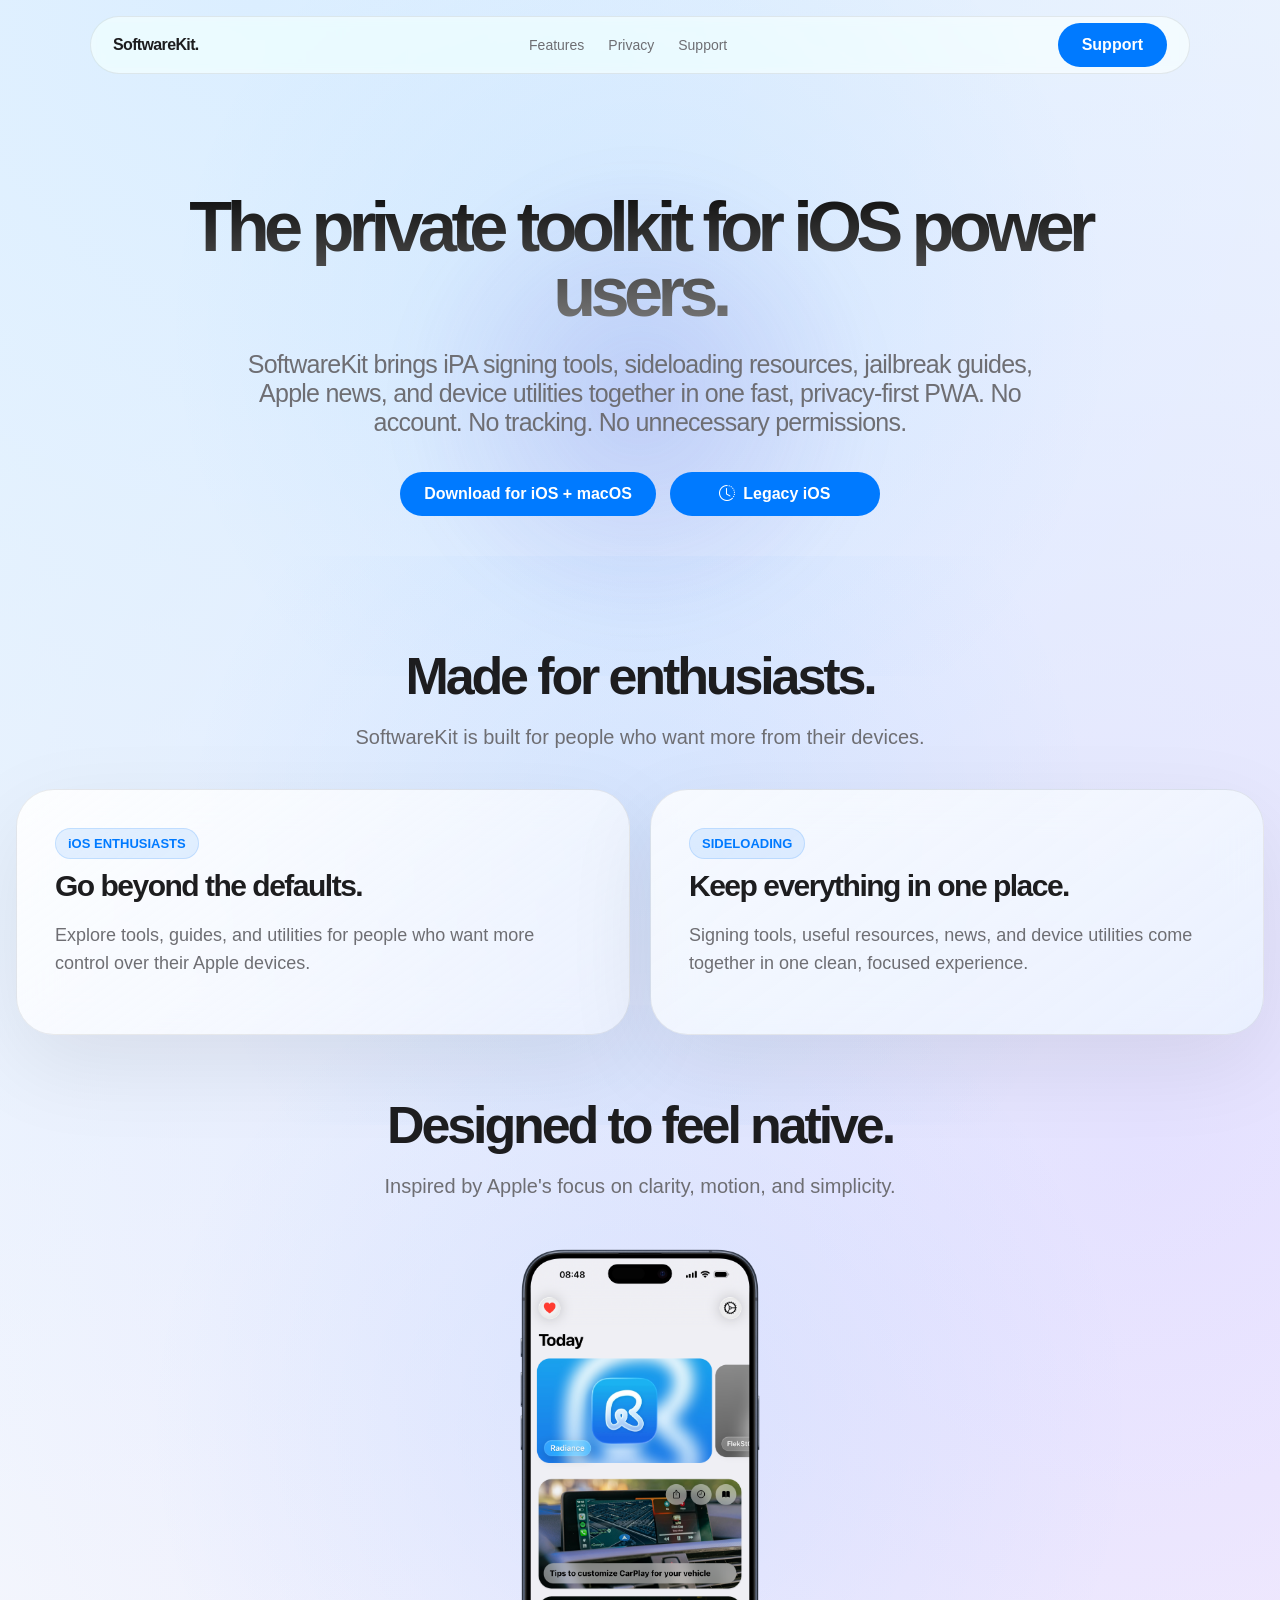
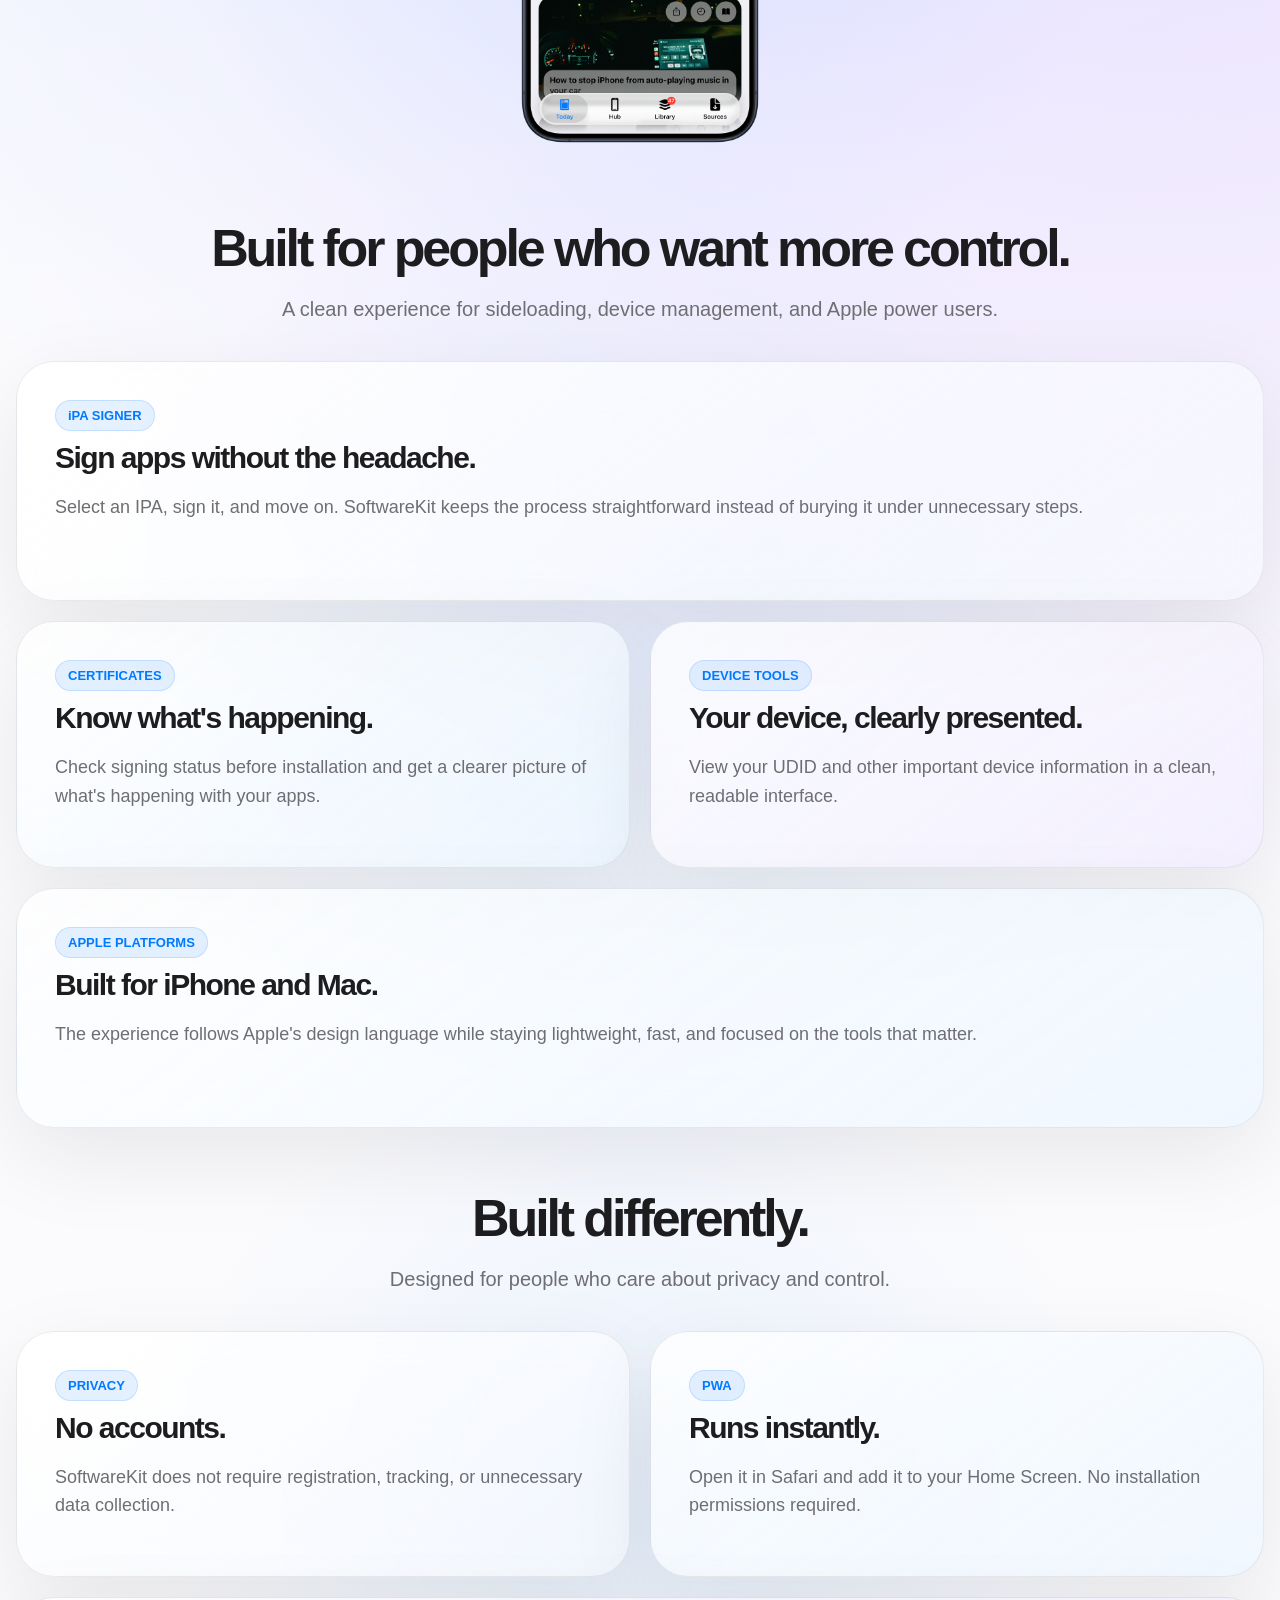
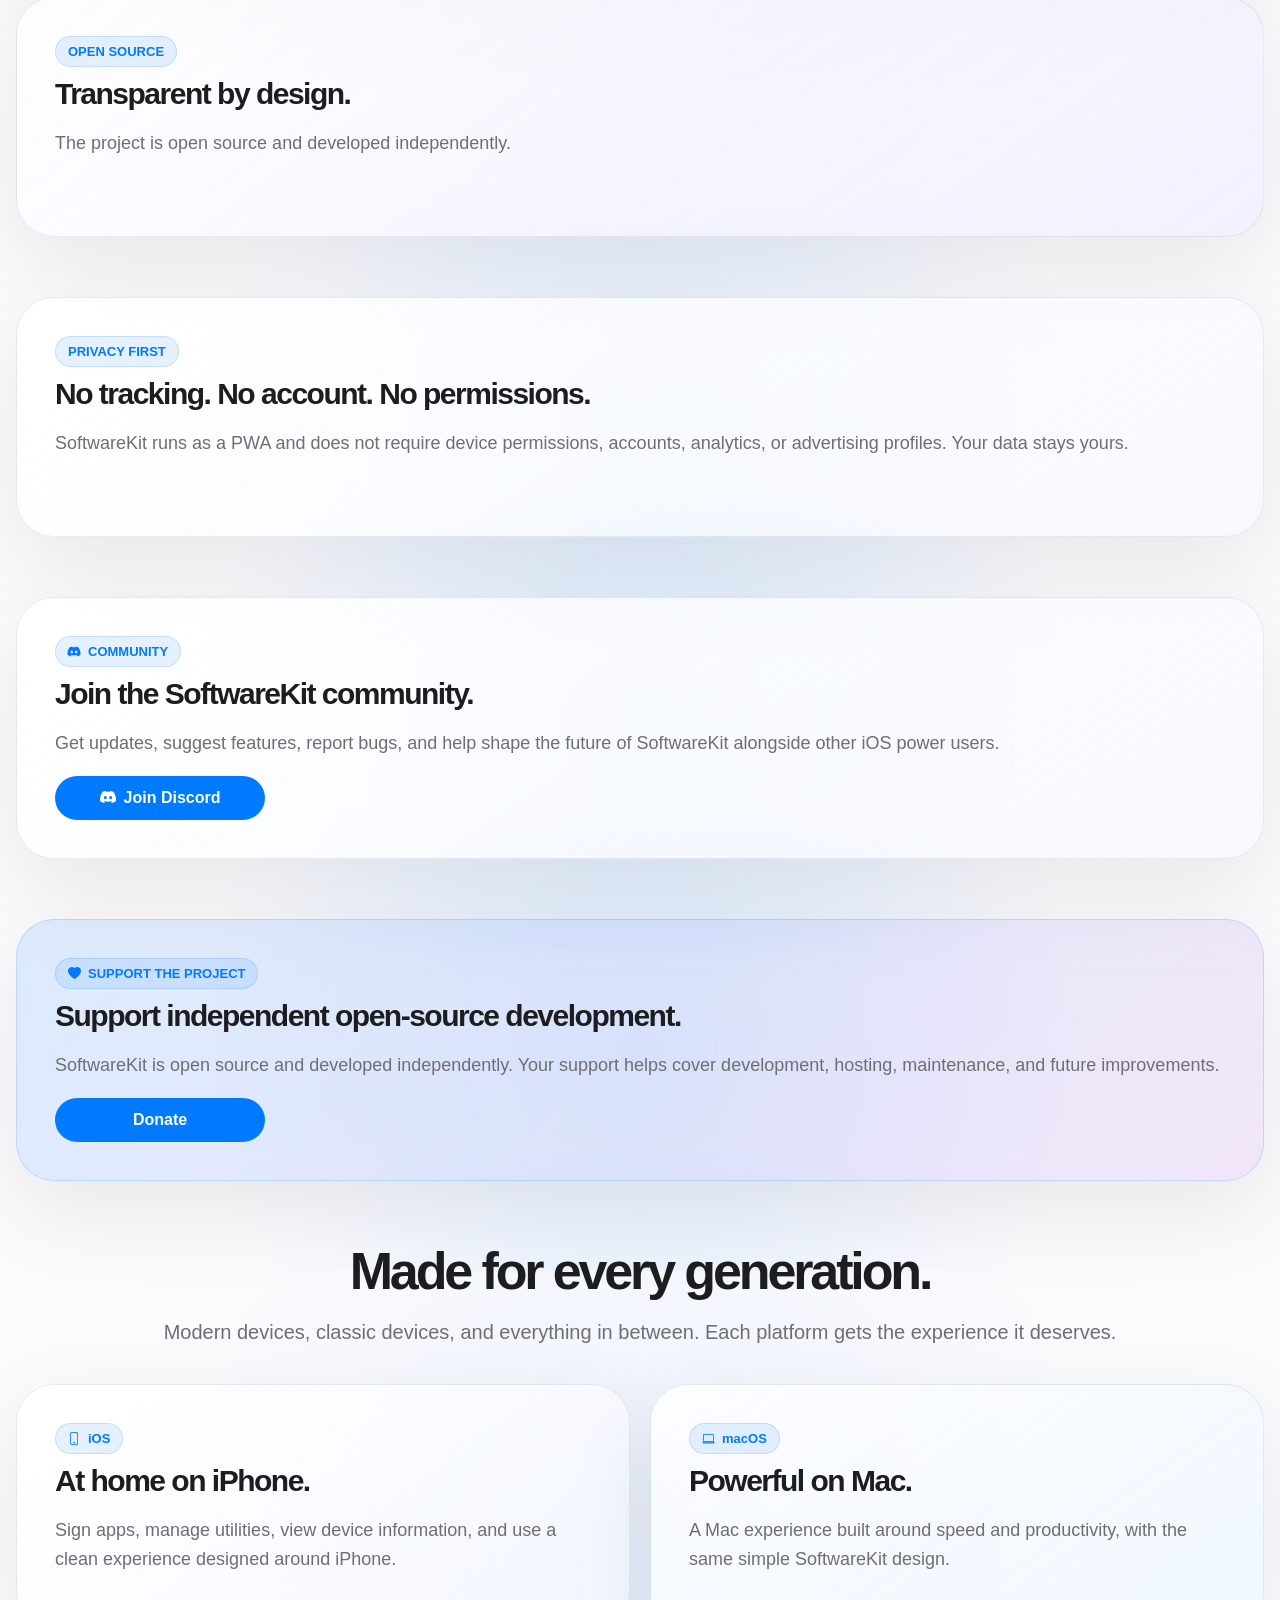
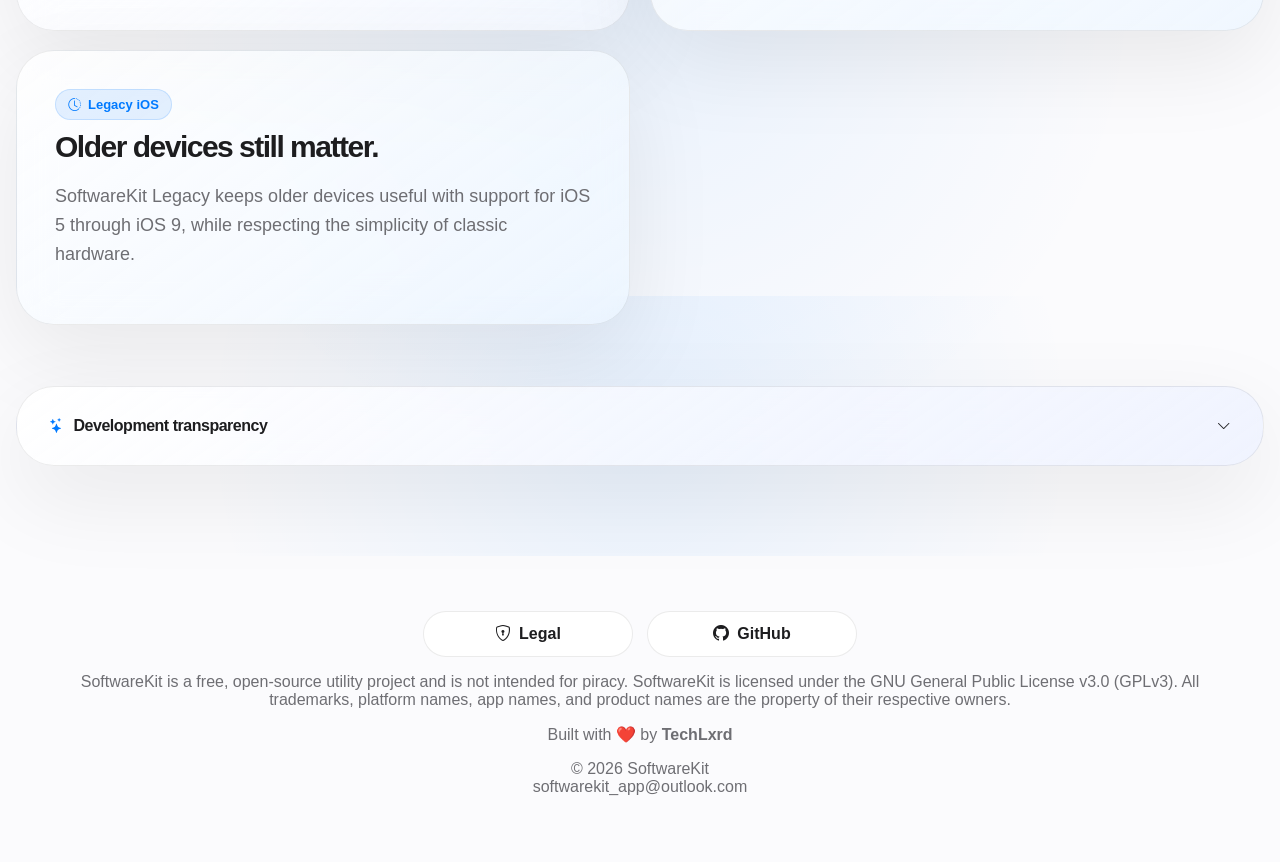
==== commit ec1115a9: "Add files via upload" ====
--- a/index.html
+++ b/index.html
@@ -519,7 +519,7 @@
   });
 
   new Swiper(".swiper", {
-    loop: true,
+    loop: false,
     centeredSlides: true,
     slidesPerView: "auto",
     spaceBetween: 24
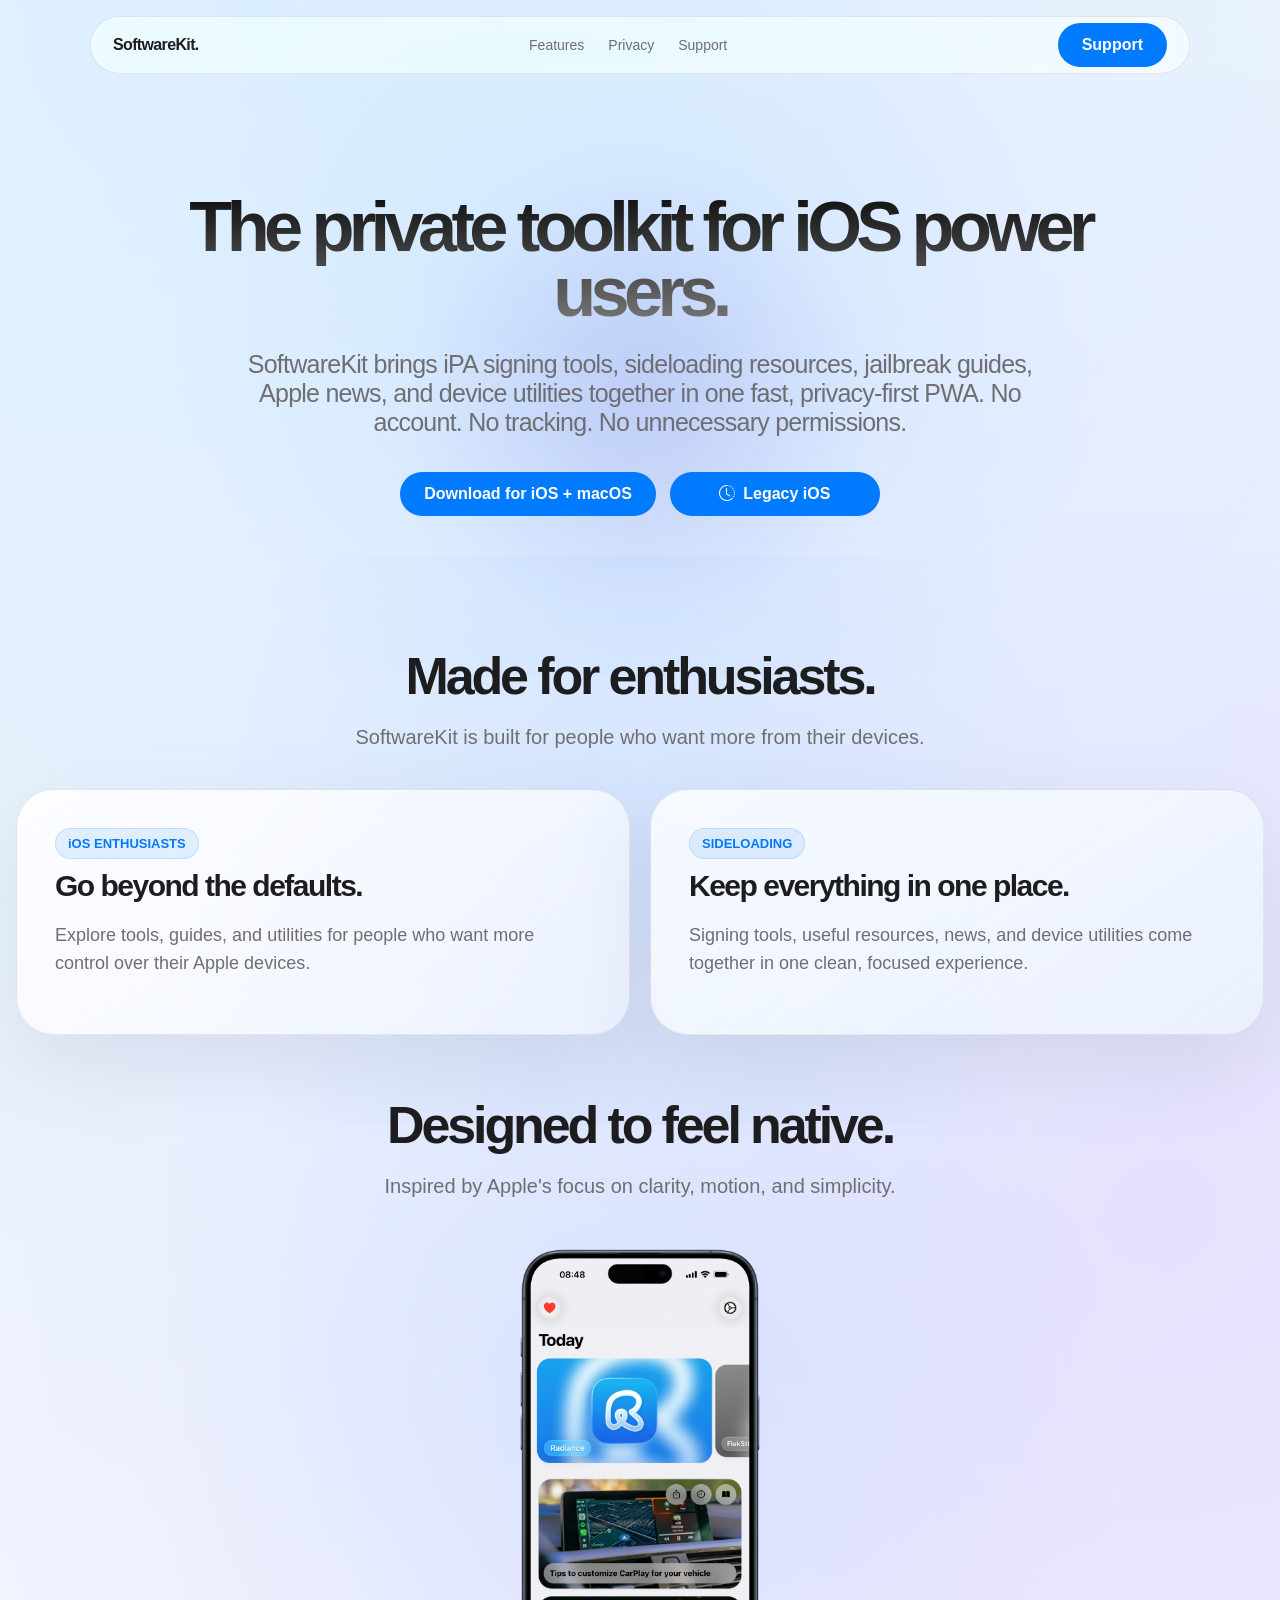
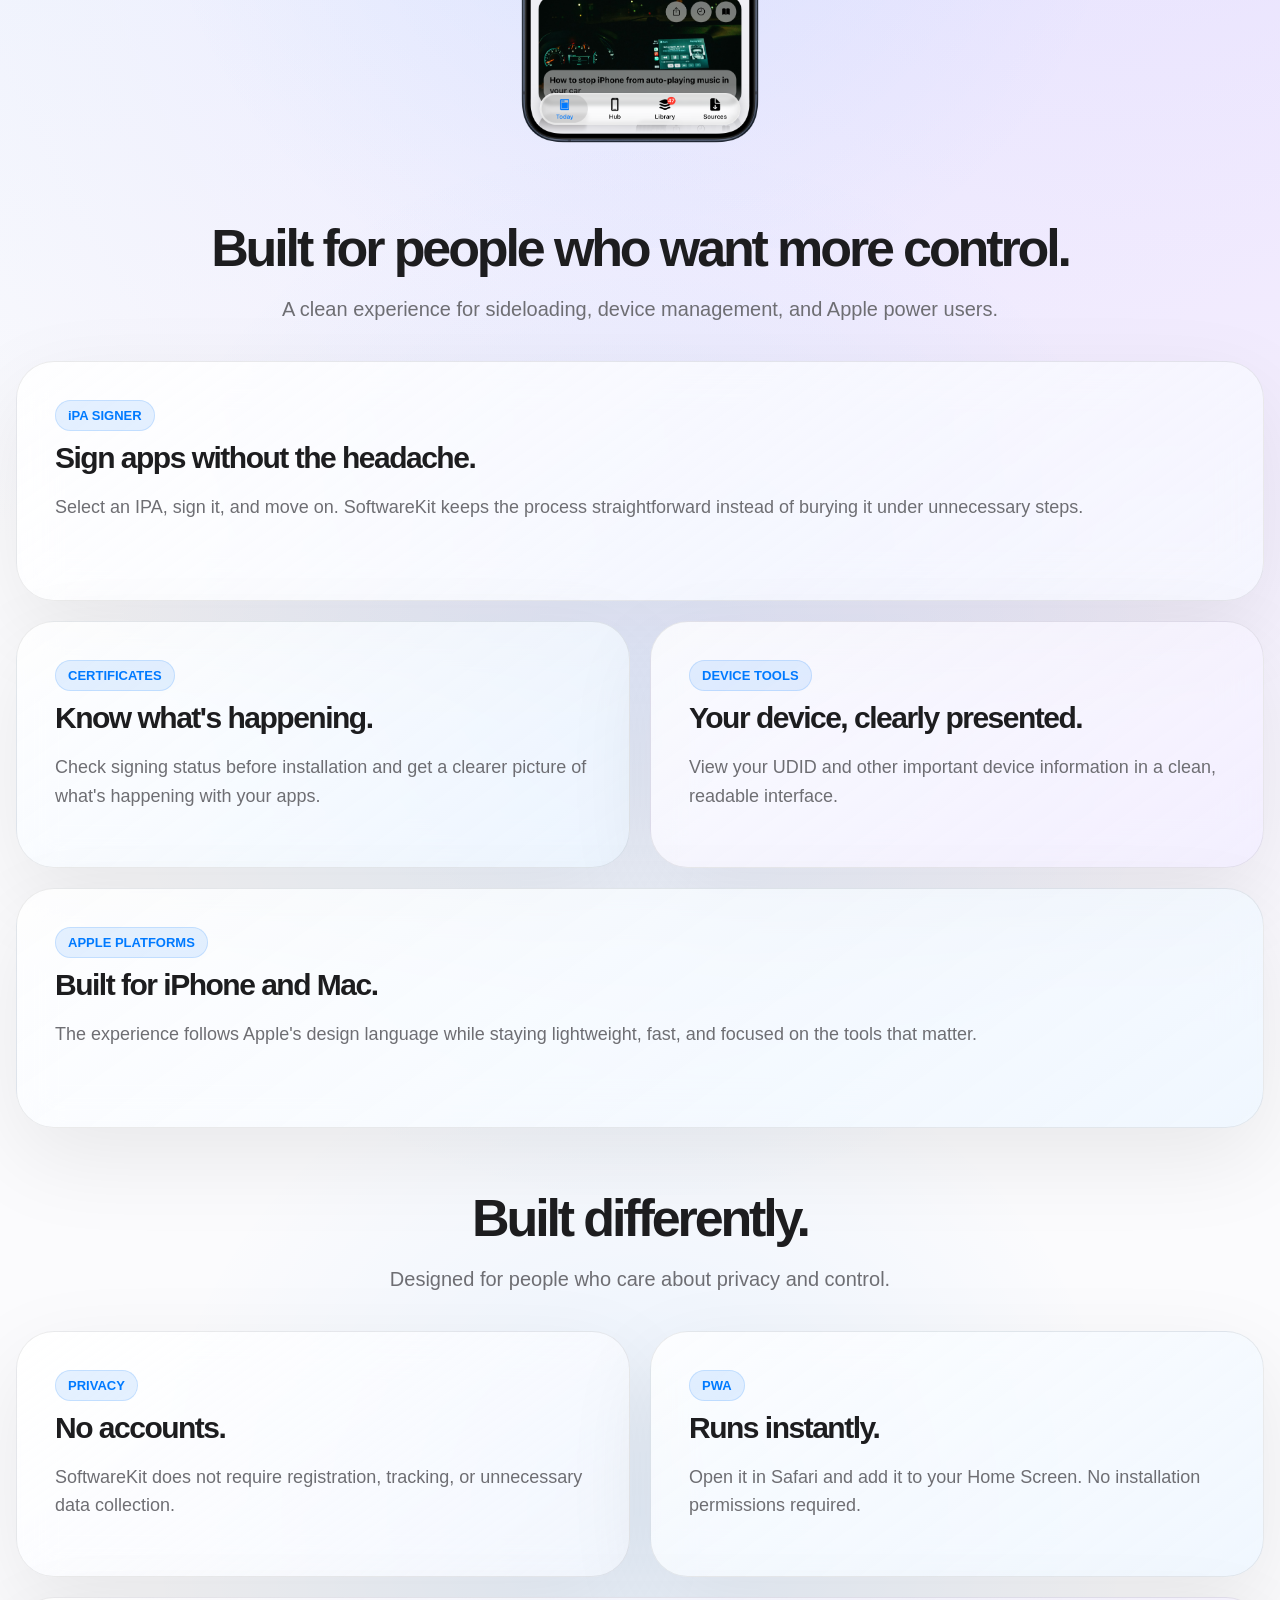
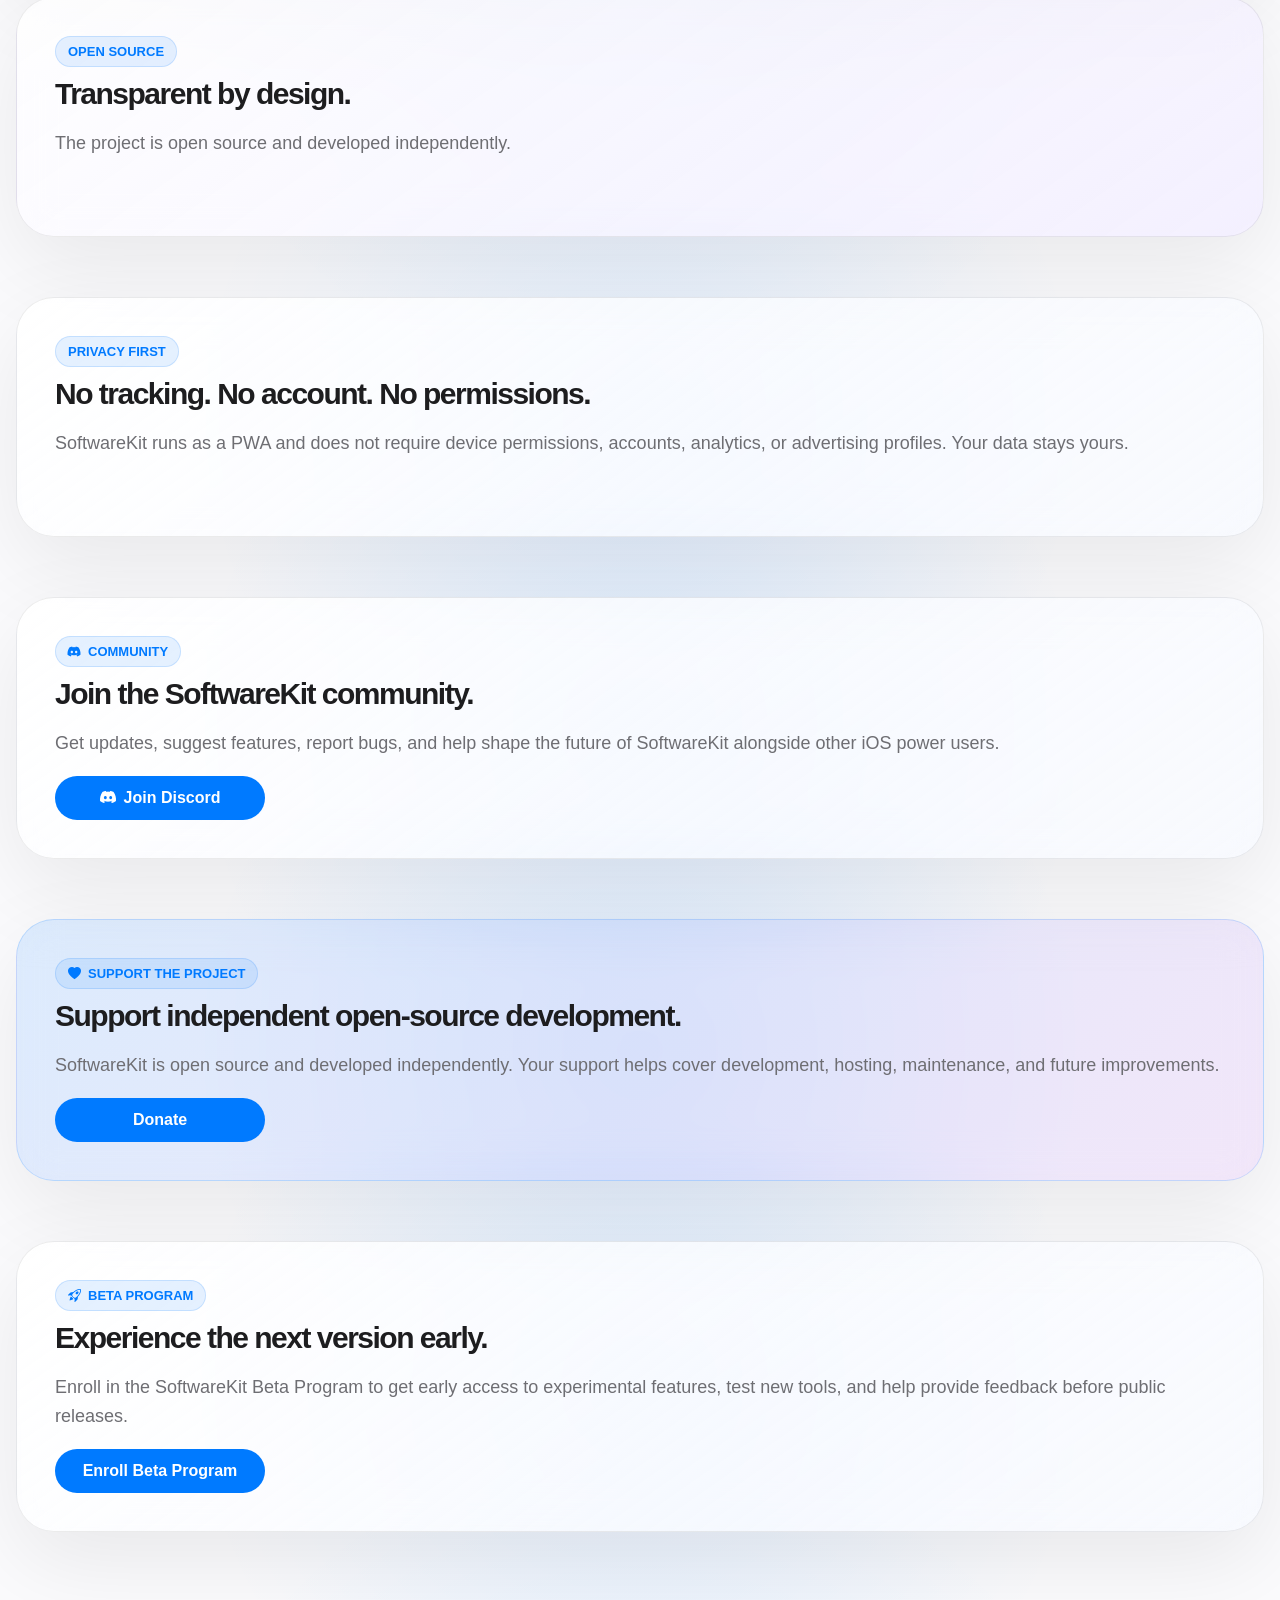
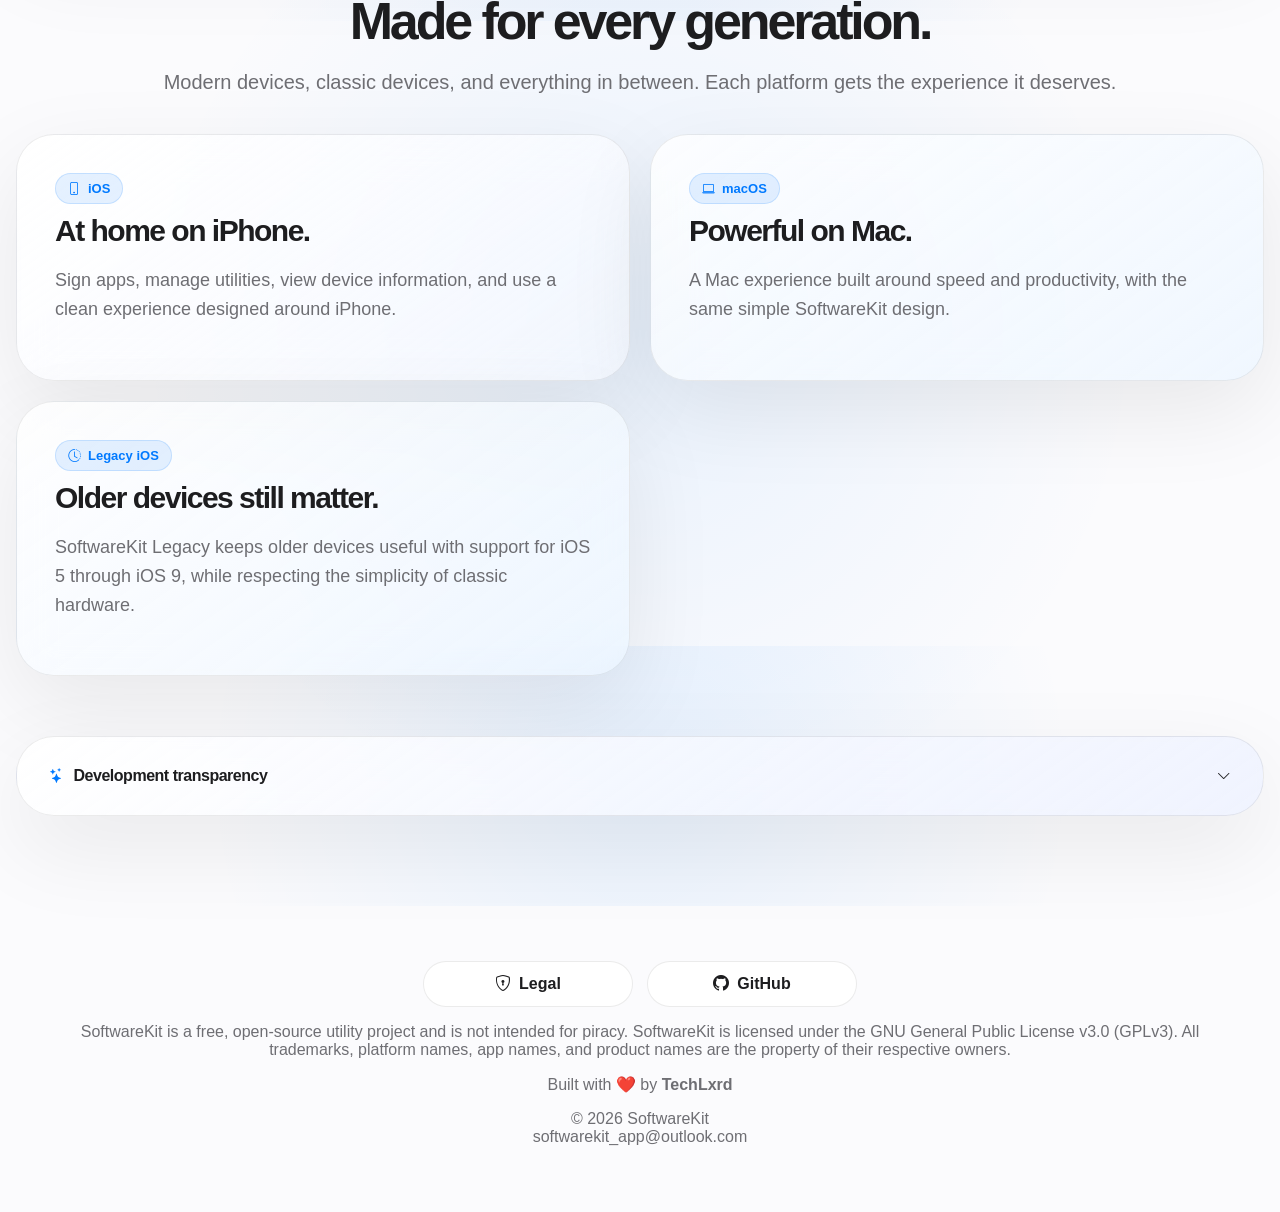
==== commit fb6ed88d: "Add files via upload" ====
--- a/index.html
+++ b/index.html
@@ -419,6 +419,15 @@
   </div>
 </section>
 
+<section id="beta">
+  <div class="card full" data-aos="fade-up">
+    <span class="badge"><i class="bi bi-rocket-takeoff"></i> BETA PROGRAM</span>
+    <h3>Experience the next version early.</h3>
+    <p>Enroll in the SoftwareKit Beta Program to get early access to experimental features, test new tools, and help provide feedback before public releases.</p>
+    <a class="button" href="https://beta.swkit.app/ios/app">Enroll Beta Program</a>
+  </div>
+</section>
+
 <section id="platforms">
   <div class="title" data-aos="fade-up">
     <h2>Made for every generation.</h2>
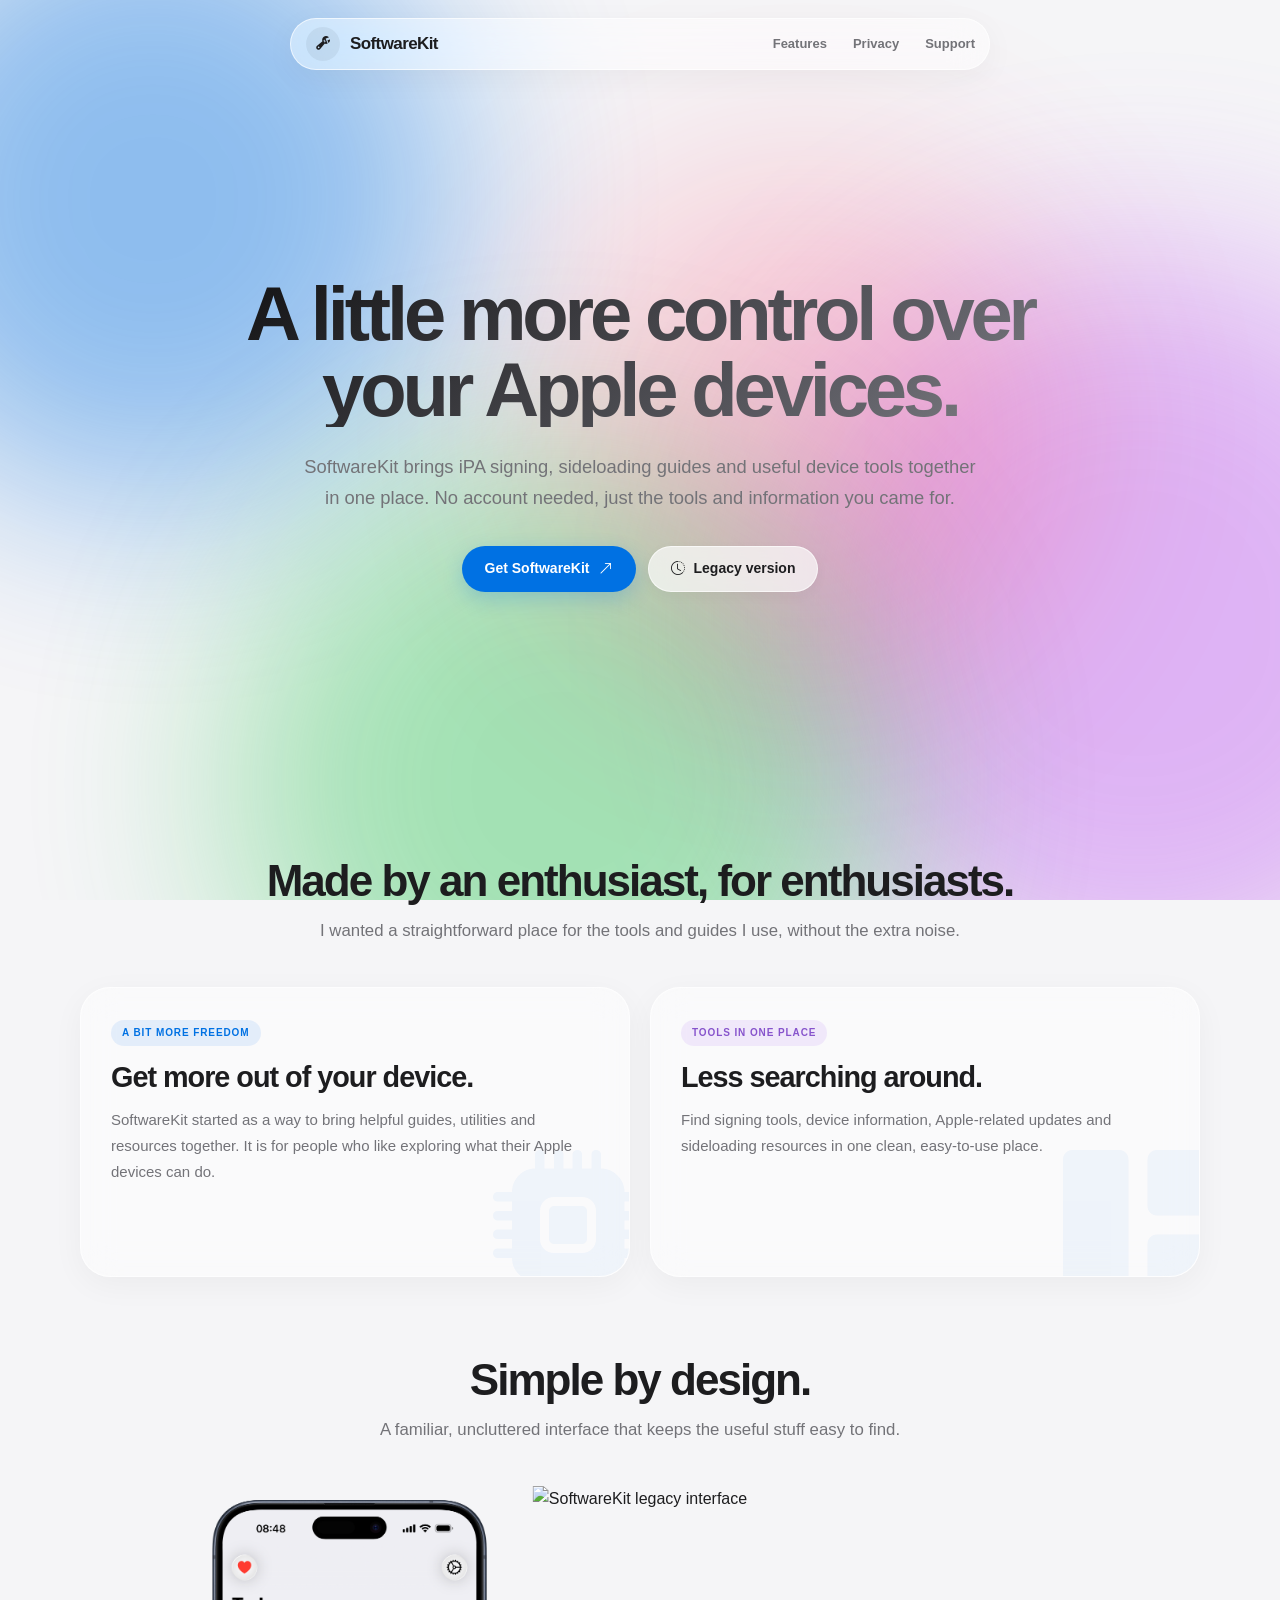
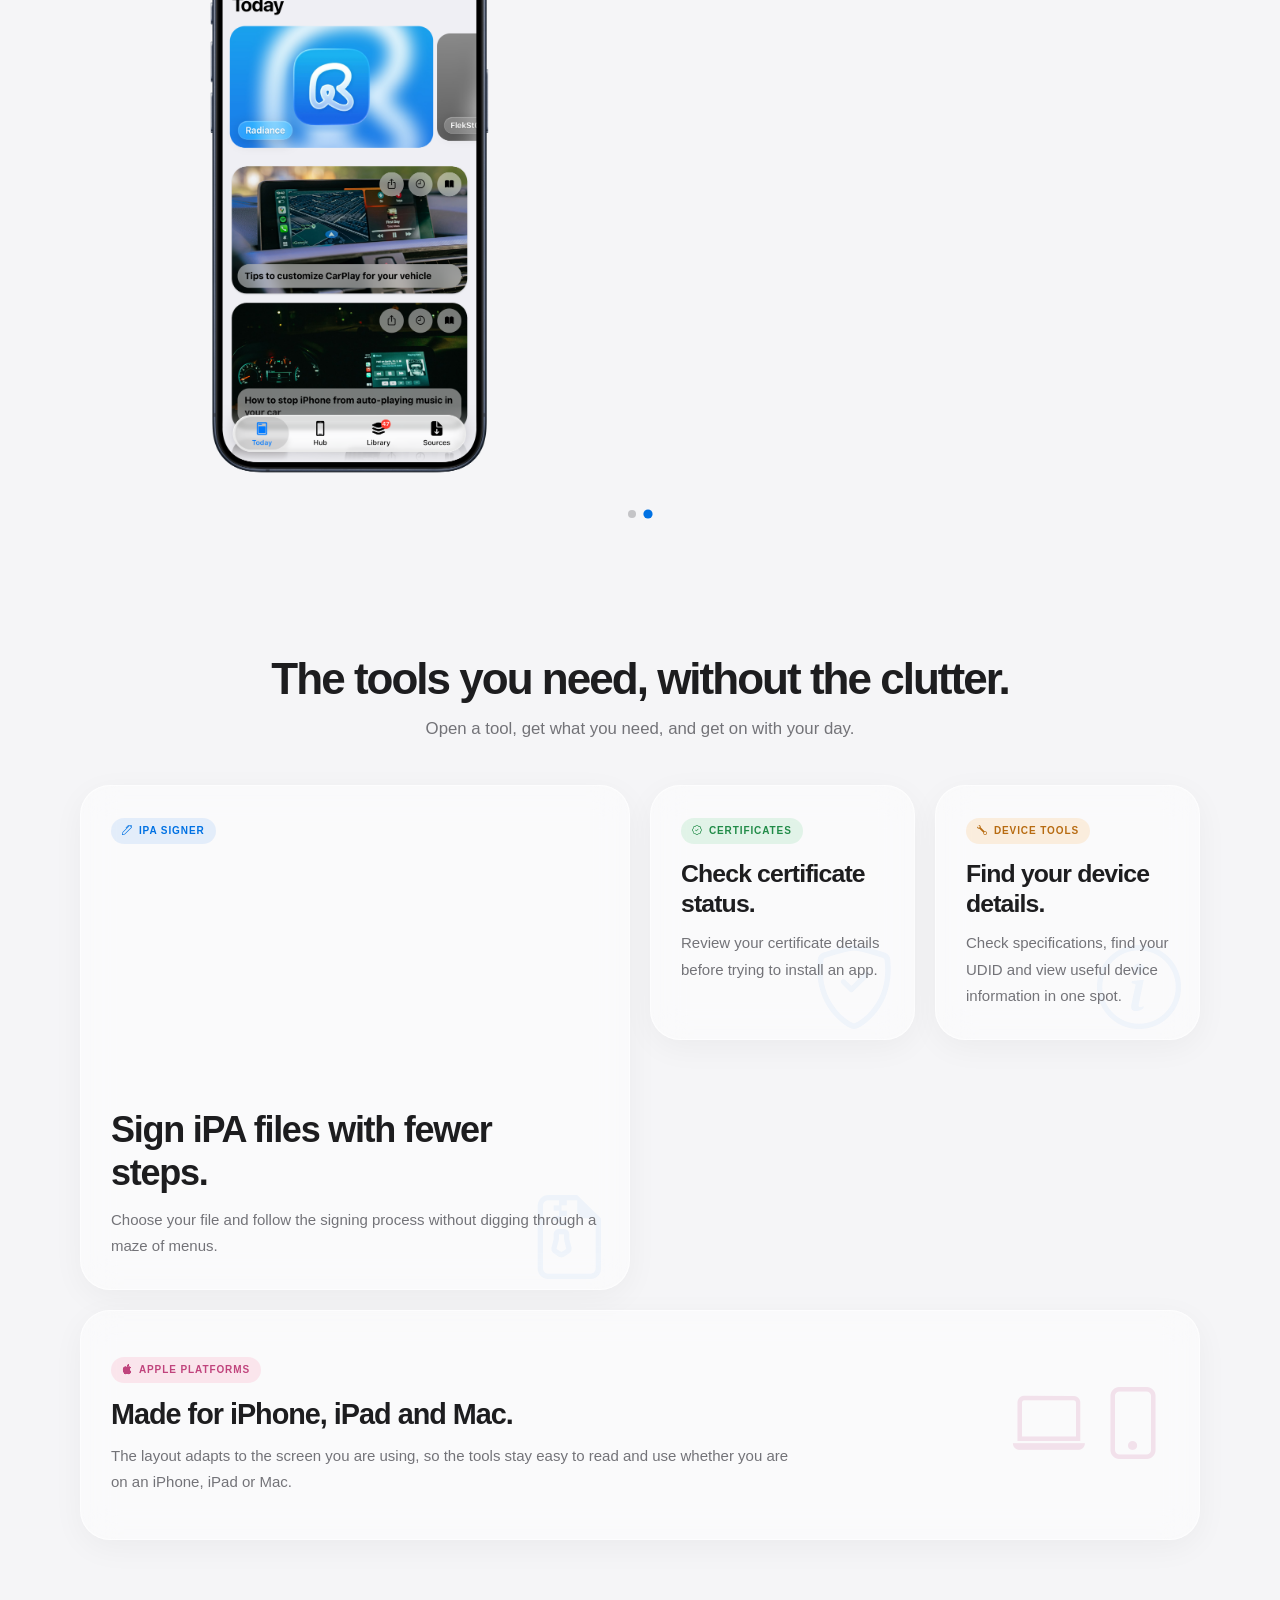
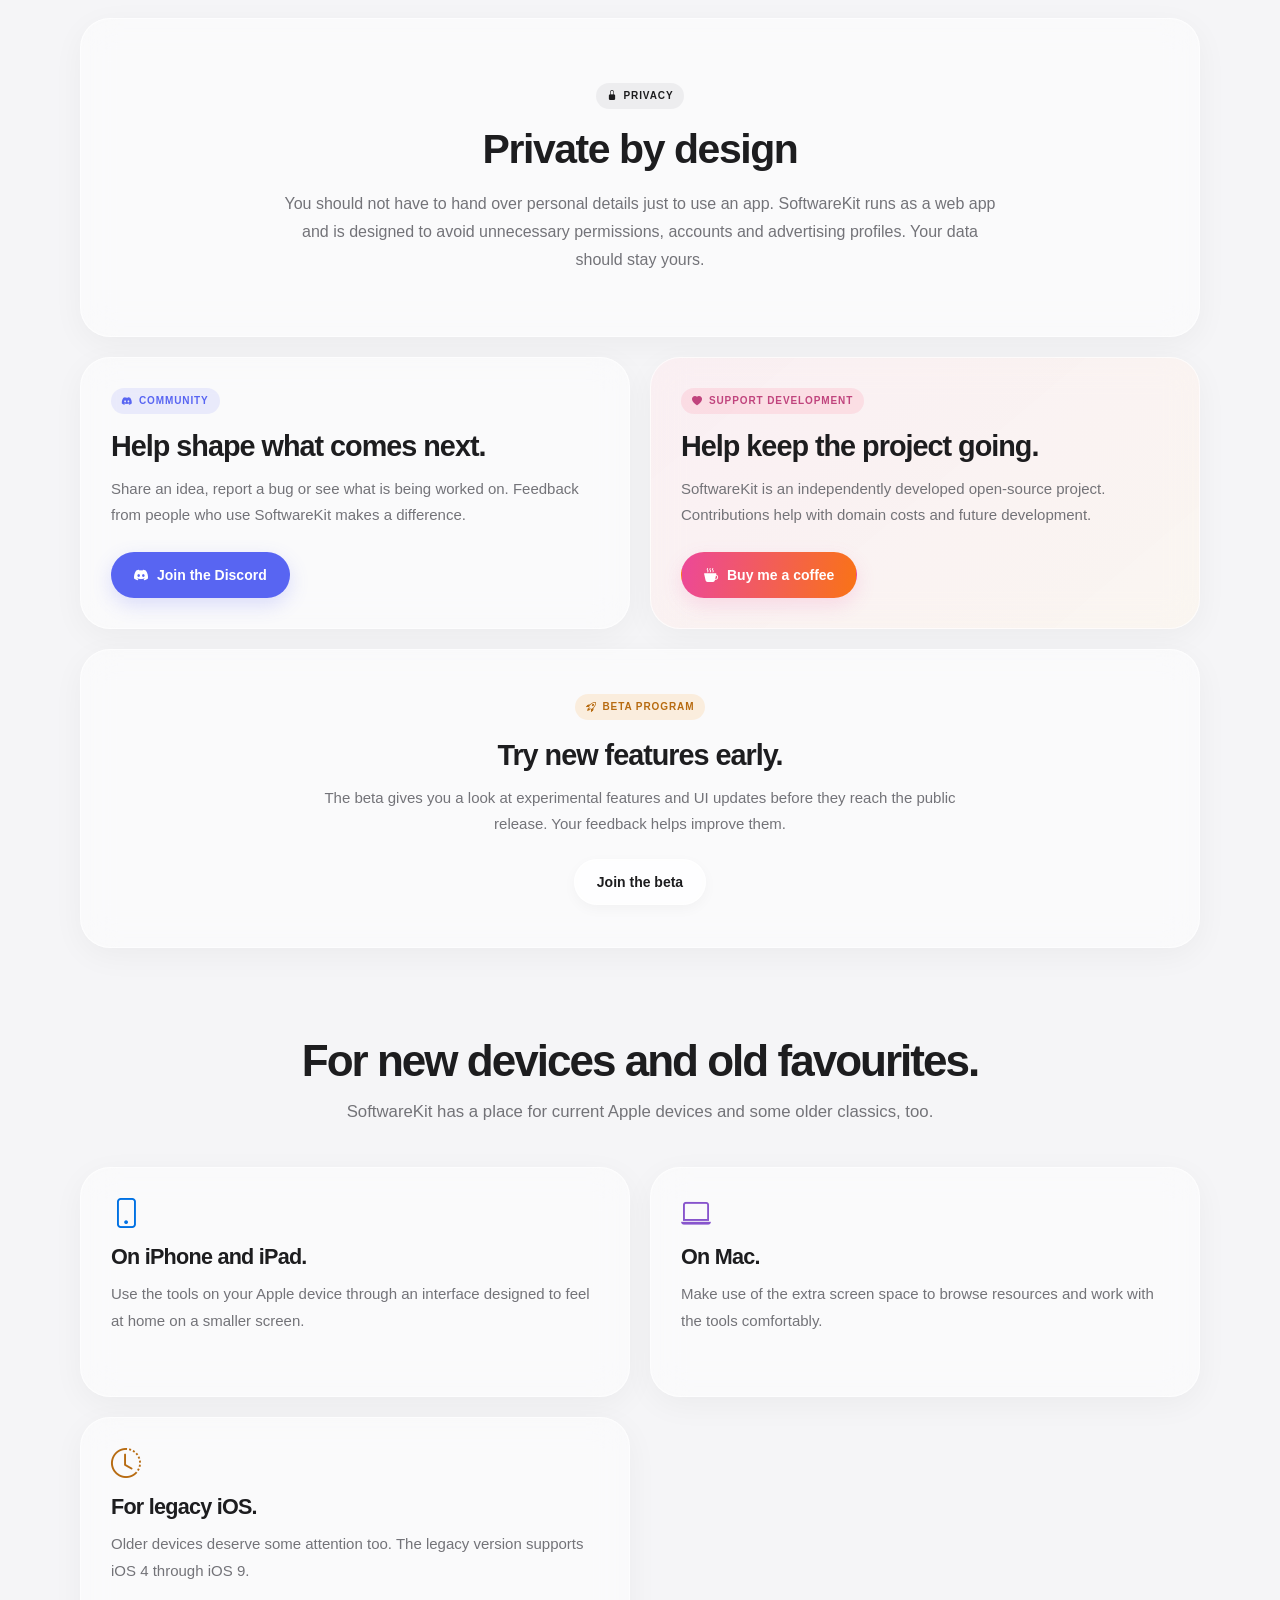
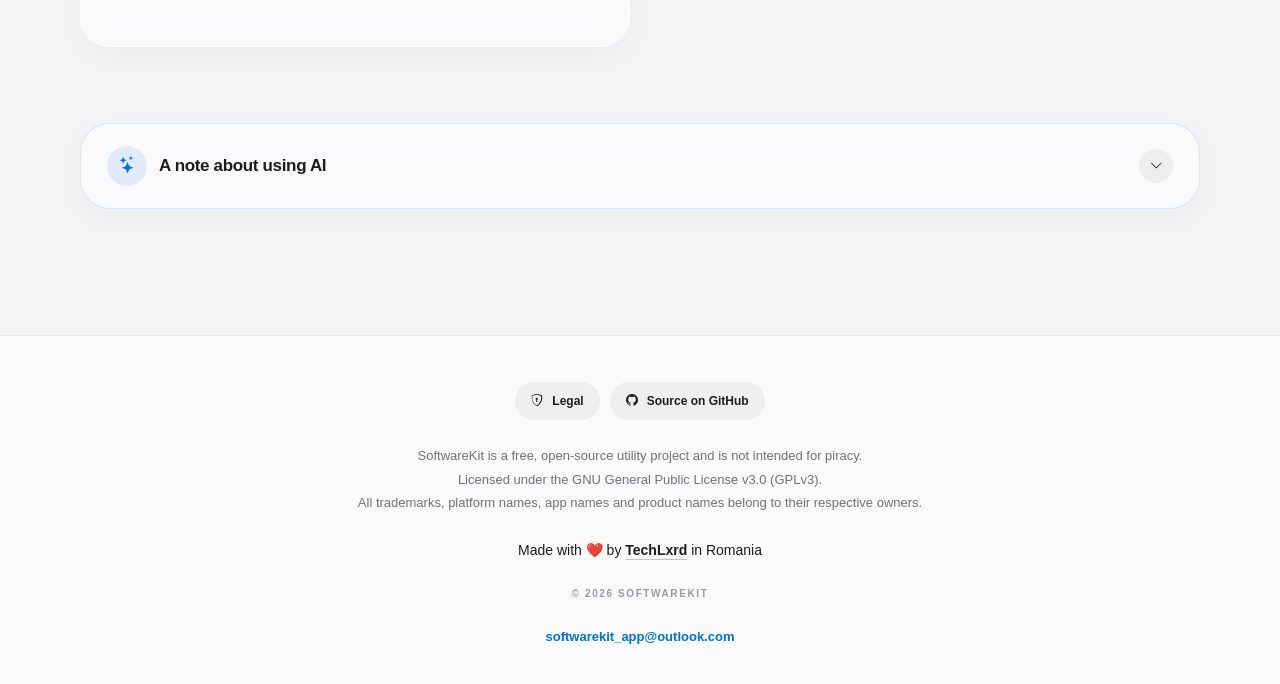
==== commit 38c12dff: "Add files via upload" ====
--- a/index.html
+++ b/index.html
@@ -1,550 +1,676 @@
 <!DOCTYPE html>
 <html lang="en">
 <head>
-<meta charset="utf-8">
-<meta name="viewport" content="width=device-width, initial-scale=1, viewport-fit=cover">
-<title>SoftwareKit – Private iOS Sideloading Toolkit for Power Users</title>
-<meta name="description" content="SoftwareKit is a privacy-first iOS power-user toolkit for iPA signing, sideloading resources, jailbreak guides, Apple news, and device utilities. No accounts. No tracking. No unnecessary permissions.">
-<meta name="author" content="TechLxrd">
-<meta name="robots" content="index, follow, max-image-preview:large">
-<link rel="canonical" href="https://swkit.app/">
-<meta property="og:type" content="website">
-<meta property="og:url" content="https://swkit.app/">
-<meta property="og:title" content="SoftwareKit – iPA Signer, iOS Sideloading & AltStore Alternative">
-<meta property="og:description" content="Privacy-first iOS and macOS utility app for IPA signing, certificate checks, device information, Apple news, and AltStore support.">
-<meta property="og:image" content="https://softwarekit.pages.dev/ios/assets/linkpreview.png">
-<meta name="twitter:card" content="summary_large_image">
-<meta name="twitter:title" content="SoftwareKit – iPA Signer, iOS Sideloading & AltStore Alternative">
-<meta name="twitter:description" content="Privacy-first iOS and macOS utility app for IPA signing, certificate checks, device information, Apple news, and AltStore support.">
-
-<link rel="icon" href="/favicon.png">
-<link rel="preconnect" href="https://cdn.jsdelivr.net" crossorigin>
-<link rel="stylesheet" href="https://cdn.jsdelivr.net/npm/bootstrap-icons@1.11.3/font/bootstrap-icons.min.css">
-<link rel="stylesheet" href="https://unpkg.com/aos@2.3.1/dist/aos.css">
-<link rel="stylesheet" href="https://cdn.jsdelivr.net/npm/swiper@11/swiper-bundle.min.css">
-
-<style>
-:root{
-  --blue2:#5856d6;--orange:#ff9500;--green:#34c759;--pink:#ff2d55;
-  --bg:#fbfbfd;--text:#1d1d1f;--muted:#6e6e73;--blue:#007aff;
-  --card:rgba(255,255,255,.72);--border:rgba(0,0,0,.08);
-  --shadow:0 30px 90px rgba(0,0,0,.08);
-}
-*{box-sizing:border-box}
-html{scroll-behavior:smooth}
-body{
-  margin:0;
-  min-width:320px;
-  font-family:-apple-system,BlinkMacSystemFont,"SF Pro Display","Helvetica Neue",Arial,sans-serif;
-  color:var(--text);
-  background:
-    radial-gradient(circle at 20% 0,#dbeeff,transparent 35%),
-    radial-gradient(circle at 90% 20%,#e8dcff,transparent 30%),
-    var(--bg);
-}
-a{text-decoration:none;color:inherit}
-.page{overflow:hidden}
-
-nav{
-  position:fixed;
-  top:16px;
-  left:50%;
-  transform:translateX(-50%);
-  z-index:10;
-  width:min(1100px,calc(100% - 32px));
-}
-.nav{
-  height:58px;
-  border-radius:999px;
-  background:rgba(255,255,255,.65);
-  backdrop-filter:blur(4px) saturate(250%);
-	-webkit-backdrop-filter:blur(4px) saturate(250%);
-  border:1px solid var(--border);
-  display:flex;
-  align-items:center;
-  justify-content:space-between;
-  padding:0 22px;
-}
-.brand{font-weight:800;letter-spacing:-.04em}
-.links{display:flex;gap:24px;color:var(--muted);font-size:14px}
-
-.cta,.button{
-  background:#007aff;
-  color:white;
-  padding:13px 24px;
-  border-radius:999px;
-  font-weight:700;
-  min-width:210px;
-  text-align:center;
-  display:inline-flex;
-  justify-content:center;
-  align-items:center;
-  gap:8px;
-}
-.nav .cta{min-width:auto}
-
-.hero{
-  min-height:auto;
-  display:flex;
-  align-items:flex-start;
-  justify-content:center;
-  text-align:center;
-  padding:110px 24px 70px;
-}
-.wrap{max-width:1000px;margin:auto}
-h1{
-  font-size:clamp(42px,5.5vw,88px);
-  max-width:1000px;
-  line-height:.92;
-  letter-spacing:-.08em;
-  margin:25px 0;
-  background:linear-gradient(180deg,#111,#777);
-  -webkit-background-clip:text;
-  color:transparent;
-}
-.lead{
-  font-size:clamp(18px,2vw,25px);
-  color:var(--muted);
-  letter-spacing:-.03em;
-  max-width:800px;
-  margin:auto;
-}
-.actions{
-  margin-top:35px;
-  display:flex;
-  justify-content:center;
-  align-items:center;
-  gap:14px;
-  flex-wrap:wrap;
-}
-.secondary{background:white;color:var(--text);border:1px solid var(--border)}
-
-section{
-  margin:60px auto;
-  width:calc(100% - 32px);
-  position:relative;
-}
-section:before{
-  content:"";
-  position:absolute;
-  inset:-90px;
-  background:radial-gradient(circle,rgba(0,122,255,.07),transparent 60%);
-  z-index:-1;
-}
-.title{text-align:center;margin-bottom:40px}
-.title h2{font-size:52px;letter-spacing:-.06em;margin:0 0 10px}
-.title p{color:var(--muted);font-size:20px}
-
-.grid{display:grid;grid-template-columns:repeat(12,1fr);gap:20px}
-.card{
-  grid-column:span 6;
-  background:linear-gradient(145deg,rgba(255,255,255,.88),rgba(245,248,255,.62));
-  border:1px solid var(--border);
-  border-radius:38px;
-  padding:38px;
-  min-height:240px;
-  backdrop-filter:blur(20px);
-  box-shadow:var(--shadow);
-}
-.donate-card{
-  background:linear-gradient(135deg,rgba(0,122,255,.12),rgba(175,82,222,.12));
-  border-color:rgba(0,122,255,.18);
-}
-.card.full{grid-column:span 12}
-.card:nth-child(2n){background:linear-gradient(145deg,rgba(255,255,255,.8),rgba(235,245,255,.7))}
-.card:nth-child(3n){background:linear-gradient(145deg,rgba(255,255,255,.8),rgba(240,235,255,.7))}
-.card h3{font-size:30px;letter-spacing:-.05em;margin:10px 0}
-.card p{color:var(--muted);font-size:18px;line-height:1.6}
-
-.badge{
-  color:#007aff;
-  background:rgba(0,122,255,.10);
-  border:1px solid rgba(0,122,255,.15);
-  padding:7px 12px;
-  border-radius:999px;
-  font-weight:800;
-  font-size:13px;
-  display:inline-flex;
-  align-items:center;
-  gap:7px;
-}
-.shot{width:260px;border-radius:40px}
-.swiper{text-align:center}
-footer{text-align:center;padding:50px;color:var(--muted)}
-
-[data-aos]{will-change:transform,opacity}
-.card,.button,.cta,.shot{transition:transform .35s ease,box-shadow .35s ease}
-.card:hover{transform:translateY(-8px);box-shadow:0 35px 100px rgba(0,0,0,.12)}
-.button:hover,.cta:hover{transform:translateY(-2px)}
-.hero:after{
-  content:"";
-  position:absolute;
-  width:520px;
-  height:520px;
-  background:radial-gradient(circle,rgba(88,86,214,.18),transparent 65%);
-  top:15%;
-  left:50%;
-  transform:translateX(-50%);
-  filter:blur(20px);
-  z-index:-1;
-}
-.button.secondary{display:inline-flex;align-items:center;gap:8px}
-
-details summary::marker{display:none}
-details summary{list-style:none}
-details summary:hover{color:#007aff}
-
-#ai-transparency .card{
-  background:linear-gradient(145deg,rgba(255,255,255,.9),rgba(235,240,255,.7));
-}
-.ai-summary{
-  display:flex;
-  align-items:center;
-  gap:10px;
-  cursor:pointer;
-  font-weight:750;
-  font-size:16px;
-  letter-spacing:-.03em;
-  padding:8px 4px;
-}
-.ai-summary .bi-stars{font-size:15px;color:#007aff}
-.ai-summary .bi-chevron-down{
-  margin-left:auto;
-  font-size:14px;
-  transition:transform .25s ease;
-}
-details[open] .bi-chevron-down{transform:rotate(180deg)}
-.ai-card{min-height:auto;padding:22px 28px}
-.ai-content{margin-top:22px;color:var(--muted)}
-.ai-content h3{color:var(--text);font-size:24px}
-
-@media(max-width:800px){
-  .nav{padding:0 14px;height:54px}
-  .brand{font-size:18px;white-space:nowrap}
-  .nav .cta{min-width:auto;width:auto;padding:10px 18px;font-size:15px}
-  .links{display:none}
-  .grid{display:block}
-  .card,.card.full{width:100%;margin-bottom:18px;min-height:auto}
-  .hero{padding-left:20px;padding-right:20px}
-  h1{font-size:clamp(38px,10vw,52px);line-height:1}
-  .title h2{font-size:38px}
-  .lead{font-size:18px;max-width:340px;margin:auto}
-  .cta,.button{width:100%;max-width:320px}
-  section{margin:90px auto;width:calc(100% - 32px)}
-  .card,.donate-card{
-    background:linear-gradient(135deg,rgba(0,122,255,.12),rgba(175,82,222,.12));
-    border-color:rgba(0,122,255,.18);
+  <meta charset="utf-8">
+  <meta name="viewport" content="width=device-width, initial-scale=1, viewport-fit=cover">
+  <title>SoftwareKit – iOS tools, sideloading guides and device utilities</title>
+  <meta name="description" content="SoftwareKit brings iPA signing, sideloading guides, device information and Apple-related utilities together in one privacy-minded web app.">
+  <meta name="author" content="TechLxrd">
+  <meta name="robots" content="index, follow, max-image-preview:large">
+  <link rel="canonical" href="https://swkit.app/">
+  <meta property="og:type" content="website">
+  <meta property="og:url" content="https://swkit.app/">
+  <meta property="og:title" content="SoftwareKit | iOS tools and sideloading resources">
+  <meta property="og:description" content="A handy collection of iPA signing tools, device information, Apple news and sideloading resources.">
+  <meta property="og:image" content="https://softwarekit.pages.dev/ios/assets/linkpreview.png">
+  <meta name="twitter:card" content="summary_large_image">
+  <meta name="twitter:title" content="SoftwareKit | iOS tools and sideloading resources">
+  <meta name="twitter:description" content="A handy collection of iPA signing tools, device information, Apple news and sideloading resources.">
+  <link rel="icon" href="/favicon.png">
+  <link rel="preconnect" href="https://cdn.jsdelivr.net" crossorigin>
+  <link rel="stylesheet" href="https://cdn.jsdelivr.net/npm/bootstrap-icons@1.11.3/font/bootstrap-icons.min.css">
+  <link rel="stylesheet" href="https://unpkg.com/aos@2.3.1/dist/aos.css">
+  <link rel="stylesheet" href="https://cdn.jsdelivr.net/npm/swiper@11/swiper-bundle.min.css">
+
+  <style>
+    :root {
+      color-scheme: light dark;
+      --page-bg: #f5f5f7;
+      --surface: rgba(255, 255, 255, 0.48);
+      --surface-strong: rgba(255, 255, 255, 0.68);
+      --text: #1d1d1f;
+      --muted: #737378;
+      --border: rgba(255, 255, 255, 0.65);
+      --line: rgba(0, 0, 0, 0.08);
+      --accent: #0071e3;
+      --accent-hover: #0077ed;
+      --card-shadow: 0 8px 32px rgba(0, 0, 0, 0.045);
+      --card-shadow-hover: 0 16px 44px rgba(0, 0, 0, 0.09);
+      --font-stack: -apple-system, BlinkMacSystemFont, "SF Pro Display", "SF Pro Text", "Helvetica Neue", Arial, sans-serif;
+    }
+
+    * { box-sizing: border-box; }
+    html { scroll-behavior: smooth; scroll-padding-top: 100px; }
+    body {
+      position: relative;
+      min-height: 100vh;
+      margin: 0;
+      overflow-x: hidden;
+      background: var(--page-bg);
+      color: var(--text);
+      font-family: var(--font-stack);
+      font-size: 16px;
+      line-height: 1.65;
+      -webkit-font-smoothing: antialiased;
+      text-rendering: optimizeLegibility;
+    }
+    body::selection { background: var(--accent); color: #fff; }
+    ::selection { background: var(--accent); color: #fff; }
+    a { color: inherit; text-decoration: none; }
+    button, a { -webkit-tap-highlight-color: transparent; }
+    a:focus-visible, summary:focus-visible { outline: 3px solid var(--accent); outline-offset: 4px; }
+    img { max-width: 100%; }
+
+    .aurora-background {
+      position: fixed;
+      inset: 0;
+      z-index: 0;
+      overflow: hidden;
+      pointer-events: none;
+      background: transparent;
+    }
+    .aurora-blob {
+      position: absolute;
+      width: 48vw;
+      height: 48vw;
+      border-radius: 50%;
+      filter: blur(100px);
+      opacity: 0.42;
+      will-change: transform;
+      animation: aurora-drift 22s infinite alternate cubic-bezier(0.4, 0, 0.2, 1);
+    }
+    .aurora-one { top: -12%; left: -12%; background: #0071e3; }
+    .aurora-two { top: 28%; right: -18%; width: 58vw; height: 58vw; background: #bf5af2; animation-delay: -5s; animation-direction: alternate-reverse; }
+    .aurora-three { bottom: -24%; left: 18%; width: 52vw; height: 52vw; background: #34c759; animation-delay: -10s; }
+    .aurora-four { top: 18%; left: 42%; width: 42vw; height: 42vw; background: #ff375f; opacity: 0.22; animation-delay: -15s; }
+    @keyframes aurora-drift {
+      0% { transform: translate(0, 0) scale(1) rotate(0); }
+      35% { transform: translate(7%, 10%) scale(1.1) rotate(8deg); }
+      70% { transform: translate(-6%, 5%) scale(0.9) rotate(-4deg); }
+      100% { transform: translate(10%, -10%) scale(1.04) rotate(5deg); }
+    }
+
+    .site-header {
+      position: fixed;
+      top: 18px;
+      left: 50%;
+      z-index: 50;
+      width: min(700px, calc(100% - 32px));
+      transform: translateX(-50%);
+    }
+    .nav-bar {
+      display: flex;
+      align-items: center;
+      justify-content: space-between;
+      gap: 20px;
+      padding: 8px 14px 8px 10px;
+      border: 1px solid var(--border);
+      border-radius: 999px;
+      background: var(--surface);
+      -webkit-backdrop-filter: blur(18px) saturate(160%);
+      backdrop-filter: blur(18px) saturate(160%);
+      box-shadow: var(--card-shadow);
+    }
+    .brand {
+      display: inline-flex;
+      align-items: center;
+      gap: 10px;
+      padding-left: 5px;
+      font-size: 17px;
+      font-weight: 730;
+      letter-spacing: -0.035em;
+      white-space: nowrap;
+    }
+    .brand-icon {
+      display: grid;
+      width: 34px;
+      height: 34px;
+      place-items: center;
+      border-radius: 50%;
+      background: rgba(0, 0, 0, 0.055);
+      font-size: 14px;
+      transition: transform 220ms ease;
+    }
+    .brand:hover .brand-icon { transform: scale(1.06); }
+    .nav-links { display: flex; align-items: center; gap: 26px; }
+    .nav-links a { color: var(--muted); font-size: 13px; font-weight: 600; transition: color 180ms ease; }
+    .nav-links a:hover { color: var(--text); }
+
+    main, footer { position: relative; z-index: 1; }
+    main { padding: 120px 0 64px; }
+    .container { width: min(1120px, calc(100% - 48px)); margin-inline: auto; }
+    .container-wide { width: min(1380px, calc(100% - 48px)); margin-inline: auto; }
+    .section { padding-top: 88px; padding-bottom: 32px; }
+    .section-heading { max-width: 820px; margin: 0 auto 42px; text-align: center; }
+    .section-heading h2 {
+      margin: 0 0 12px;
+      font-size: clamp(1.9rem, 3.5vw, 2.75rem);
+      line-height: 1.12;
+      letter-spacing: -0.045em;
+      font-weight: 740;
+    }
+    .section-heading p { margin: 0; color: var(--muted); font-size: 1.05rem; line-height: 1.65; }
+
+    .hero {
+      display: flex;
+      min-height: min(650px, 72vh);
+      flex-direction: column;
+      align-items: center;
+      justify-content: center;
+      padding: 46px 24px 66px;
+      text-align: center;
+    }
+    .hero h1 {
+      max-width: 900px;
+      margin: 0 0 24px;
+      font-size: clamp(2.8rem, 6.2vw, 4.75rem);
+      font-weight: 780;
+      line-height: 0.99;
+      letter-spacing: -0.055em;
+      background: linear-gradient(140deg, #171719 8%, #626269 76%, #88888d 100%);
+      -webkit-background-clip: text;
+      background-clip: text;
+      color: transparent;
+    }
+    .hero-copy {
+      max-width: 690px;
+      margin: 0 0 32px;
+      color: var(--muted);
+      font-size: clamp(1rem, 1.6vw, 1.15rem);
+      line-height: 1.7;
+    }
+    .button-row { display: flex; flex-wrap: wrap; align-items: center; justify-content: center; gap: 12px; }
+    .button {
+      display: inline-flex;
+      min-height: 46px;
+      align-items: center;
+      justify-content: center;
+      gap: 9px;
+      padding: 11px 22px;
+      border: 1px solid transparent;
+      border-radius: 999px;
+      font: inherit;
+      font-size: 14px;
+      font-weight: 650;
+      line-height: 1.3;
+      text-align: center;
+      transition: transform 220ms ease, background-color 220ms ease, box-shadow 220ms ease;
+    }
+    .button:hover { transform: translateY(-1px); }
+    .button:active { transform: scale(0.98); }
+    .button-primary { color: #fff; background: var(--accent); box-shadow: 0 7px 20px rgba(0, 113, 227, 0.22); }
+    .button-primary:hover { background: var(--accent-hover); }
+    .button-secondary {
+      color: var(--text);
+      border-color: var(--border);
+      background: var(--surface-strong);
+      -webkit-backdrop-filter: blur(14px);
+      backdrop-filter: blur(14px);
+      box-shadow: 0 4px 14px rgba(0, 0, 0, 0.035);
+    }
+    .button-secondary:hover { background: var(--surface); }
+    .hidden-link { display: none; }
+
+    .card-grid { display: grid; grid-template-columns: repeat(2, minmax(0, 1fr)); gap: 20px; }
+    .glass-card {
+      position: relative;
+      overflow: hidden;
+      min-width: 0;
+      padding: 30px;
+      border: 1px solid var(--border);
+      border-radius: 30px;
+      background: var(--surface);
+      -webkit-backdrop-filter: blur(18px) saturate(145%);
+      backdrop-filter: blur(18px) saturate(145%);
+      box-shadow: var(--card-shadow);
+      transition: transform 260ms ease, box-shadow 260ms ease, border-color 260ms ease;
+    }
+    .glass-card:hover { transform: translateY(-3px); box-shadow: var(--card-shadow-hover); }
+    .glass-card p { position: relative; z-index: 1; margin: 0; color: var(--muted); font-size: 15px; line-height: 1.75; }
+    .intro-card { display: flex; min-height: 290px; flex-direction: column; justify-content: space-between; }
+    .card-title {
+      position: relative;
+      z-index: 1;
+      margin: 14px 0 12px;
+      font-size: clamp(1.35rem, 2.3vw, 1.8rem);
+      font-weight: 720;
+      line-height: 1.2;
+      letter-spacing: -0.035em;
+    }
+    .decorative-icon {
+      position: absolute;
+      right: -14px;
+      bottom: -28px;
+      z-index: 0;
+      color: var(--accent);
+      font-size: 150px;
+      line-height: 1;
+      opacity: 0.045;
+      pointer-events: none;
+      transition: transform 500ms ease, opacity 500ms ease;
+    }
+    .glass-card:hover .decorative-icon { transform: scale(1.06); opacity: 0.075; }
+    .eyebrow {
+      display: inline-flex;
+      width: fit-content;
+      align-items: center;
+      gap: 6px;
+      margin: 0;
+      padding: 6px 11px;
+      border-radius: 999px;
+      background: rgba(0, 113, 227, 0.09);
+      color: var(--accent);
+      font-size: 10px;
+      font-weight: 750;
+      letter-spacing: 0.09em;
+      line-height: 1.4;
+      text-transform: uppercase;
+    }
+    .eyebrow-purple { color: #8754cc; background: rgba(160, 96, 230, 0.11); }
+    .eyebrow-green { color: #218b48; background: rgba(52, 199, 89, 0.12); }
+    .eyebrow-orange { color: #b76b11; background: rgba(255, 149, 0, 0.12); }
+    .eyebrow-pink { color: #c0447d; background: rgba(255, 55, 95, 0.1); }
+    .eyebrow-discord { color: #5865f2; background: rgba(88, 101, 242, 0.1); }
+    .eyebrow-neutral { color: var(--text); background: rgba(128, 128, 128, 0.1); }
+
+    .gallery-section { padding-top: 46px; }
+    .screenshot-swiper { width: 100%; padding-bottom: 48px; }
+    .screenshot-swiper .swiper-slide { display: flex; width: auto; align-items: center; justify-content: center; }
+    .screenshot-img { display: block; width: auto; max-width: min(100%, 820px); max-height: 600px; object-fit: contain; }
+    .swiper-pagination-bullet { background: var(--muted) !important; opacity: 0.38; transition: all 220ms ease; }
+    .swiper-pagination-bullet-active { background: var(--accent) !important; opacity: 1; transform: scale(1.15); }
+
+    .features-grid { display: grid; grid-template-columns: repeat(4, minmax(0, 1fr)); grid-auto-rows: minmax(230px, auto); gap: 20px; }
+    .feature-card { min-height: 240px; }
+    .feature-card .card-title { margin-top: 15px; font-size: clamp(1.25rem, 2vw, 1.55rem); }
+    .feature-large { display: flex; min-height: 500px; grid-column: span 2; grid-row: span 2; flex-direction: column; justify-content: space-between; }
+    .feature-large .card-title { max-width: 440px; margin-top: 0; font-size: clamp(1.65rem, 3vw, 2.25rem); }
+    .feature-wide { display: flex; grid-column: span 4; align-items: center; justify-content: space-between; gap: 32px; }
+    .feature-wide-copy { max-width: 680px; }
+    .platform-icons { display: flex; flex: 0 0 auto; align-items: center; gap: 12px; color: #c0447d; font-size: 72px; opacity: 0.13; }
+    .feature-symbol { position: absolute; right: 18px; bottom: 8px; color: var(--accent); font-size: 84px; line-height: 1; opacity: 0.045; pointer-events: none; }
+
+    .stack { display: flex; flex-direction: column; gap: 20px; padding-top: 46px; }
+    .privacy-card { padding: 62px 30px; text-align: center; }
+    .privacy-card .eyebrow { margin-bottom: 16px; }
+    .privacy-card .card-title { margin: 0 0 16px; font-size: clamp(1.8rem, 3.2vw, 2.65rem); }
+    .privacy-card p { max-width: 720px; margin-inline: auto; font-size: 16px; }
+    .two-column { display: grid; grid-template-columns: repeat(2, minmax(0, 1fr)); gap: 20px; }
+    .action-card { display: flex; min-height: 270px; align-items: flex-start; flex-direction: column; justify-content: center; }
+    .action-card .card-title { margin-top: 15px; }
+    .action-card .button { margin-top: 24px; }
+    .community-button { background: #5865f2; box-shadow: 0 7px 20px rgba(88, 101, 242, 0.2); }
+    .community-button:hover { background: #4752c4; }
+    .support-card { background: linear-gradient(140deg, rgba(255, 55, 95, 0.055), rgba(255, 149, 0, 0.045)), var(--surface); }
+    .support-button { background: linear-gradient(100deg, #ec4899, #f97316); box-shadow: 0 7px 20px rgba(236, 72, 153, 0.16); }
+    .support-button:hover { background: linear-gradient(100deg, #db2777, #ea580c); }
+    .beta-card { padding: 42px 28px; text-align: center; }
+    .beta-card .eyebrow { margin-bottom: 10px; }
+    .beta-card .card-title { margin-top: 8px; }
+    .beta-card p { max-width: 650px; margin: 0 auto; }
+    .beta-card .button { margin-top: 22px; }
+
+    .platform-card { min-height: 230px; }
+    .platform-icon { margin-bottom: 14px; color: var(--accent); font-size: 30px; line-height: 1; }
+    .platform-card:nth-child(2) .platform-icon { color: #8754cc; }
+    .platform-card:nth-child(3) .platform-icon { color: #b76b11; }
+    .platform-card .card-title { margin-top: 0; font-size: 1.35rem; }
+
+    .ai-section { padding-top: 44px; padding-bottom: 62px; }
+    .ai-card { padding: 22px 26px; border-color: rgba(0, 113, 227, 0.15); }
+    .ai-summary { display: flex; align-items: center; justify-content: space-between; gap: 18px; cursor: pointer; list-style: none; font-size: 17px; font-weight: 700; letter-spacing: -0.02em; }
+    .ai-summary::-webkit-details-marker { display: none; }
+    .ai-summary-label { display: flex; align-items: center; gap: 12px; }
+    .ai-summary-icon, .ai-chevron { display: grid; flex: 0 0 auto; place-items: center; border-radius:50%; }
+    .ai-summary-icon { width: 40px; height: 40px; color: var(--accent); background: rgba(0, 113, 227, 0.1); font-size: 17px; }
+    .ai-chevron { width: 34px; height: 34px; border-radius: 50%; background: rgba(128, 128, 128, 0.1); font-size: 13px; transition: transform 220ms ease; }
+    details[open] .ai-chevron { transform: rotate(180deg); }
+    .ai-content { margin-top: 22px; padding-top: 22px; border-top: 1px solid var(--line); color: var(--muted); font-size: 14px; line-height: 1.8; }
+    .ai-content p { margin: 0 0 14px; }
+    .ai-content ul { margin: 18px 0; padding-left: 20px; border-left: 2px solid rgba(0, 113, 227, 0.25); list-style: none; }
+    .ai-content li { margin: 0 0 10px; padding-left: 10px; }
+    .ai-content strong { color: var(--text); }
+    .ai-note { margin-top: 18px !important; padding-top: 18px; border-top: 1px solid var(--line); color: var(--text); }
+
+    .site-footer {
+      padding: 46px 24px 36px;
+      border-top: 1px solid var(--line);
+      background: var(--surface);
+      -webkit-backdrop-filter: blur(24px);
+      backdrop-filter: blur(24px);
+      color: var(--muted);
+      text-align: center;
+      font-size: 13px;
+    }
+    .footer-inner { display: flex; width: min(860px, 100%); margin: 0 auto; align-items: center; flex-direction: column; gap: 24px; }
+    .footer-links { display: flex; flex-wrap: wrap; align-items: center; justify-content: center; gap: 10px; }
+    .footer-links .button { min-height: 38px; padding: 8px 16px; border: 0; background: rgba(128, 128, 128, 0.1); box-shadow: none; font-size: 12px; }
+    .footer-links .button:hover { background: rgba(128, 128, 128, 0.17); }
+    .footer-legal { max-width: 670px; margin: 0; line-height: 1.8; }
+    .footer-credit { margin: 0; color: var(--text); font-size: 14px; }
+    .footer-credit a { font-weight: 700; text-decoration: underline; text-decoration-color: rgba(0, 113, 227, 0.35); text-underline-offset: 4px; }
+    .footer-year { margin: 0; font-size: 10px; font-weight: 700; letter-spacing: 0.16em; text-transform: uppercase; opacity: 0.7; }
+    .footer-email { color: var(--accent); font-weight: 550; }
+
+    @media (prefers-color-scheme: dark) {
+      :root {
+        --page-bg: #080809;
+        --surface: rgba(20, 20, 22, 0.62);
+        --surface-strong: rgba(44, 44, 46, 0.7);
+        --text: #f5f5f7;
+        --muted: #a1a1a6;
+        --border: rgba(255, 255, 255, 0.1);
+        --line: rgba(255, 255, 255, 0.1);
+        --card-shadow: 0 8px 32px rgba(0, 0, 0, 0.28);
+        --card-shadow-hover: 0 16px 44px rgba(0, 0, 0, 0.42);
+      }
+      .hero h1 {
+        background: linear-gradient(140deg, #fff 10%, #d2d2d7 70%, #85858c 100%);
+        -webkit-background-clip: text;
+        background-clip: text;
+      }
+      .brand-icon { background: rgba(255, 255, 255, 0.1); }
+      .aurora-blob { opacity: 0.25; filter: blur(120px); }
+      .support-card { background: linear-gradient(140deg, rgba(255, 55, 95, 0.09), rgba(255, 149, 0, 0.06)), var(--surface); }
+    }
+    @media (max-width: 760px) {
+      .container, .container-wide { width: min(100% - 32px, 620px); }
+      main { padding-top: 104px; }
+      .section { padding-top: 64px; padding-bottom: 20px; }
+      .section-heading { margin-bottom: 28px; }
+      .section-heading p { font-size: 15px; }
+      .hero { min-height: 560px; padding: 52px 20px 44px; }
+      .hero h1 { max-width: 620px; font-size: clamp(2.6rem, 9.5vw, 4rem); }
+      .hero-copy { font-size: 16px; }
+      .button-row { width: 100%; max-width: 400px; flex-direction: column; }
+      .button-row .button { width: 100%; }
+      .card-grid, .two-column { grid-template-columns: 1fr; }
+      .glass-card { padding: 25px; border-radius: 27px; }
+      .intro-card { min-height: 250px; }
+      .features-grid { grid-template-columns: repeat(2, minmax(0, 1fr)); grid-auto-rows: minmax(215px, auto); gap: 14px; }
+      .feature-large { min-height: 350px; grid-column: span 2; grid-row: auto; }
+      .feature-wide { grid-column: span 2; }
+      .feature-card { min-height: 230px; }
+      .feature-wide { align-items: flex-start; flex-direction: column; gap: 12px; }
+      .platform-icons { font-size: 48px; }
+      .privacy-card { padding: 42px 24px; }
+      .action-card { min-height: 240px; }
+      .screenshot-img { max-height: 65vh; max-width: 92vw; }
+      .ai-card { padding: 18px; }
+      .ai-content { font-size: 13px; }
+      .stack { padding-top: 26px; }
+      .ai-section { padding-top: 30px; }
+    }
+    @media (max-width: 460px) {
+      .site-header { top: 12px; width: calc(100% - 22px); }
+      .nav-bar { padding: 7px 10px; }
+      .brand { gap: 8px; font-size: 15px; }
+      .brand-icon { width: 31px; height: 31px; }
+      .nav-links { gap: 12px; }
+      .nav-links a { font-size: 11px; }
+      main { padding-top: 84px; }
+      .hero { min-height: 510px; padding-inline: 16px; }
+      .hero h1 { font-size: clamp(2.35rem, 11vw, 3.25rem); }
+      .section-heading h2 { font-size: 1.8rem; }
+      .features-grid { grid-template-columns: 1fr; }
+      .feature-large, .feature-wide { grid-column: auto; }
+      .feature-large { min-height: 315px; }
+      .feature-card { min-height: 205px; }
+      .feature-wide { flex-direction: column; }
+      .privacy-card .card-title { font-size: 1.8rem; }
+      .ai-summary { font-size: 15px; }
+      .ai-summary-icon { width: 34px; height: 34px; }
+      .footer-links { flex-direction: column; width: 100%; }
+      .footer-links .button { width: 100%; max-width: 260px; }
+    }
+    @media (prefers-reduced-motion: reduce) {
+      *, *::before, *::after { scroll-behavior: auto !important; animation-duration: 0.01ms !important; animation-iteration-count: 1 !important; transition-duration: 0.01ms !important; }
+    }
+  </style>
+</head>
+
+<body>
+  <div class="aurora-background" aria-hidden="true">
+    <div class="aurora-blob aurora-one"></div>
+    <div class="aurora-blob aurora-two"></div>
+    <div class="aurora-blob aurora-three"></div>
+    <div class="aurora-blob aurora-four"></div>
+  </div>
+
+  <nav class="site-header" aria-label="Main navigation">
+    <div class="nav-bar">
+      <a class="brand" href="#top" aria-label="SoftwareKit home">
+        <span class="brand-icon"><i class="bi bi-wrench-adjustable" aria-hidden="true"></i></span>
+        <span>SoftwareKit</span>
+      </a>
+      <div class="nav-links">
+        <a href="#features">Features</a>
+        <a href="#privacy">Privacy</a>
+        <a href="#support">Support</a>
+      </div>
+    </div>
+  </nav>
+
+  <main id="top">
+    <section class="hero" aria-labelledby="hero-title">
+      <h1 id="hero-title" data-aos="fade-up" data-aos-duration="800">A little more control over your Apple devices.</h1>
+      <p class="hero-copy" data-aos="fade-up" data-aos-duration="800" data-aos-delay="100">SoftwareKit brings iPA signing, sideloading guides and useful device tools together in one place. No account needed, just the tools and information you came for.</p>
+      <div class="button-row" data-aos="fade-up" data-aos-duration="800" data-aos-delay="180">
+        <a href="ios/app.html" class="button button-primary">Get SoftwareKit <i class="bi bi-arrow-up-right" aria-hidden="true"></i></a>
+        <a href="https://legacy.swkit.app" class="button button-secondary"><i class="bi bi-clock-history" aria-hidden="true"></i> Legacy version</a>
+        <a href="openhm/app.html" class="hidden-link">HarmonyOS 5+</a>
+      </div>
+    </section>
+
+    <section id="who" class="container section">
+      <div class="section-heading" data-aos="fade-up">
+        <h2>Made by an enthusiast, for enthusiasts.</h2>
+        <p>I wanted a straightforward place for the tools and guides I use, without the extra noise.</p>
+      </div>
+      <div class="card-grid">
+        <article class="glass-card intro-card" data-aos="fade-up" data-aos-delay="80">
+          <div>
+            <span class="eyebrow">A bit more freedom</span>
+            <h3 class="card-title">Get more out of your device.</h3>
+            <p>SoftwareKit started as a way to bring helpful guides, utilities and resources together. It is for people who like exploring what their Apple devices can do.</p>
+          </div>
+          <i class="decorative-icon bi bi-cpu-fill" aria-hidden="true"></i>
+        </article>
+        <article class="glass-card intro-card" data-aos="fade-up" data-aos-delay="140">
+          <div>
+            <span class="eyebrow eyebrow-purple">Tools in one place</span>
+            <h3 class="card-title">Less searching around.</h3>
+            <p>Find signing tools, device information, Apple-related updates and sideloading resources in one clean, easy-to-use place.</p>
+          </div>
+          <i class="decorative-icon bi bi-grid-1x2-fill" aria-hidden="true"></i>
+        </article>
+      </div>
+    </section>
+
+    <section id="gallery" class="container-wide section gallery-section">
+      <div class="section-heading" data-aos="fade-up">
+        <h2>Simple by design.</h2>
+        <p>A familiar, uncluttered interface that keeps the useful stuff easy to find.</p>
+      </div>
+      <div class="swiper screenshot-swiper" data-aos="fade-up" data-aos-delay="100">
+        <div class="swiper-wrapper">
+          <div class="swiper-slide"><img class="screenshot-img" src="assets/ios-screenshot.png" alt="SoftwareKit app interface on iOS" decoding="async" loading="lazy"></div>
+          <div class="swiper-slide"><img class="screenshot-img" src="https://i.imgur.com/kmHughI.png" alt="SoftwareKit legacy interface" decoding="async" loading="lazy"></div>
+        </div>
+        <div class="swiper-pagination"></div>
+      </div>
+    </section>
+
+    <section id="features" class="container section">
+      <div class="section-heading" data-aos="fade-up">
+        <h2>The tools you need, without the clutter.</h2>
+        <p>Open a tool, get what you need, and get on with your day.</p>
+      </div>
+      <div class="features-grid">
+        <article class="glass-card feature-card feature-large" data-aos="fade-up">
+          <div><span class="eyebrow"><i class="bi bi-pen" aria-hidden="true"></i> iPA signer</span></div>
+          <div>
+            <h3 class="card-title">Sign iPA files with fewer steps.</h3>
+            <p>Choose your file and follow the signing process without digging through a maze of menus.</p>
+          </div>
+          <i class="feature-symbol bi bi-file-earmark-zip" aria-hidden="true"></i>
+        </article>
+        <article class="glass-card feature-card" data-aos="fade-up" data-aos-delay="80">
+          <span class="eyebrow eyebrow-green"><i class="bi bi-patch-check" aria-hidden="true"></i> Certificates</span>
+          <h3 class="card-title">Check certificate status.</h3>
+          <p>Review your certificate details before trying to install an app.</p>
+          <i class="feature-symbol bi bi-shield-check" aria-hidden="true"></i>
+        </article>
+        <article class="glass-card feature-card" data-aos="fade-up" data-aos-delay="120">
+          <span class="eyebrow eyebrow-orange"><i class="bi bi-wrench" aria-hidden="true"></i> Device tools</span>
+          <h3 class="card-title">Find your device details.</h3>
+          <p>Check specifications, find your UDID and view useful device information in one spot.</p>
+          <i class="feature-symbol bi bi-info-circle" aria-hidden="true"></i>
+        </article>
+        <article class="glass-card feature-wide" data-aos="fade-up" data-aos-delay="80">
+          <div class="feature-wide-copy">
+            <span class="eyebrow eyebrow-pink"><i class="bi bi-apple" aria-hidden="true"></i> Apple platforms</span>
+            <h3 class="card-title">Made for iPhone, iPad and Mac.</h3>
+            <p>The layout adapts to the screen you are using, so the tools stay easy to read and use whether you are on an iPhone, iPad or Mac.</p>
+          </div>
+          <div class="platform-icons" aria-hidden="true"><i class="bi bi-laptop"></i><i class="bi bi-phone"></i></div>
+        </article>
+      </div>
+    </section>
+
+    <section class="container stack">
+      <article id="privacy" class="glass-card privacy-card" data-aos="fade-up">
+        <span class="eyebrow eyebrow-neutral"><i class="bi bi-lock-fill" aria-hidden="true"></i> Privacy</span>
+        <h2 class="card-title">Private by design</h2>
+        <p>You should not have to hand over personal details just to use an app. SoftwareKit runs as a web app and is designed to avoid unnecessary permissions, accounts and advertising profiles. Your data should stay yours.</p>
+      </article>
+
+      <div class="two-column">
+        <article id="community" class="glass-card action-card" data-aos="fade-up">
+          <span class="eyebrow eyebrow-discord"><i class="bi bi-discord" aria-hidden="true"></i> Community</span>
+          <h3 class="card-title">Help shape what comes next.</h3>
+          <p>Share an idea, report a bug or see what is being worked on. Feedback from people who use SoftwareKit makes a difference.</p>
+          <a class="button button-primary community-button" href="https://discord.gg/WGF4MMY9nD"><i class="bi bi-discord" aria-hidden="true"></i> Join the Discord</a>
+        </article>
+        <article id="support" class="glass-card action-card support-card" data-aos="fade-up" data-aos-delay="80">
+          <span class="eyebrow eyebrow-pink"><i class="bi bi-heart-fill" aria-hidden="true"></i> Support development</span>
+          <h3 class="card-title">Help keep the project going.</h3>
+          <p>SoftwareKit is an independently developed open-source project. Contributions help with domain costs and future development.</p>
+          <a class="button button-primary support-button" href="https://www.buymeacoffee.com/techlxrd07"><i class="bi bi-cup-hot-fill" aria-hidden="true"></i> Buy me a coffee</a>
+        </article>
+      </div>
+
+      <article id="beta" class="glass-card beta-card" data-aos="fade-up">
+        <span class="eyebrow eyebrow-orange"><i class="bi bi-rocket-takeoff" aria-hidden="true"></i> Beta program</span>
+        <h3 class="card-title">Try new features early.</h3>
+        <p>The beta gives you a look at experimental features and UI updates before they reach the public release. Your feedback helps improve them.</p>
+        <a class="button button-secondary" href="https://beta.swkit.app/ios/app">Join the beta</a>
+      </article>
+    </section>
+
+    <section id="platforms" class="container section">
+      <div class="section-heading" data-aos="fade-up">
+        <h2>For new devices and old favourites.</h2>
+        <p>SoftwareKit has a place for current Apple devices and some older classics, too.</p>
+      </div>
+      <div class="card-grid">
+        <article class="glass-card platform-card" data-aos="fade-up">
+          <div class="platform-icon"><i class="bi bi-phone" aria-hidden="true"></i></div>
+          <h3 class="card-title">On iPhone and iPad.</h3>
+          <p>Use the tools on your Apple device through an interface designed to feel at home on a smaller screen.</p>
+        </article>
+        <article class="glass-card platform-card" data-aos="fade-up" data-aos-delay="80">
+          <div class="platform-icon"><i class="bi bi-laptop" aria-hidden="true"></i></div>
+          <h3 class="card-title">On Mac.</h3>
+          <p>Make use of the extra screen space to browse resources and work with the tools comfortably.</p>
+        </article>
+        <article class="glass-card platform-card" data-aos="fade-up" data-aos-delay="120">
+          <div class="platform-icon"><i class="bi bi-clock-history" aria-hidden="true"></i></div>
+          <h3 class="card-title">For legacy iOS.</h3>
+          <p>Older devices deserve some attention too. The legacy version supports iOS 4 through iOS 9.</p>
+        </article>
+      </div>
+    </section>
+
+    <section id="ai-transparency" class="container ai-section">
+      <div class="glass-card ai-card" data-aos="fade-up">
+        <details>
+          <summary class="ai-summary">
+            <span class="ai-summary-label"><span class="ai-summary-icon"><i class="bi bi-stars" aria-hidden="true"></i></span> A note about using AI</span>
+            <span class="ai-chevron"><i class="bi bi-chevron-down" aria-hidden="true"></i></span>
+          </summary>
+          <div class="ai-content">
+            <p>As a solo developer, I want to be open about how SoftwareKit is made. Some people have called it “vibe coded,” so I thought it was worth explaining where AI has helped and where the work is still mine.</p>
+            <p>I do not see AI as a replacement for understanding the code or making the decisions. I use it as a tool when I hit a problem or need a hand with something unfamiliar, then test and refine the result myself.</p>
+            <ul>
+              <li><strong>Performance:</strong> AI helped me work through the performance improvements in version v3.2.</li>
+              <li><strong>More complex features:</strong> The iPA signer and AltStore repository support were developed with AI assistance, followed by testing and debugging.</li>
+              <li><strong>This landing page:</strong> AI helped with the initial design ideas, which I then revised and improved.</li>
+              <li><strong>Writing:</strong> I write most of the content and use AI to help polish the English, which is not my first language.</li>
+              <li><strong>CSS:</strong> I used AI as a second pair of eyes for some styling and compatibility improvements across Mac, iPad and iPhone.</li>
+            </ul>
+            <p class="ai-note">AI-generated code rarely works perfectly on the first try. A lot of the work has been testing, debugging and rewriting until things behave as expected. The direction and decisions behind SoftwareKit are mine, and I continue to build and improve it myself.</p>
+          </div>
+        </details>
+      </div>
+    </section>
+  </main>
+
+  <footer class="site-footer" data-aos="fade-up" data-aos-duration="700">
+    <div class="footer-inner">
+      <div class="footer-links">
+        <a href="legal.html" class="button button-secondary"><i class="bi bi-shield-lock" aria-hidden="true"></i> Legal</a>
+        <a href="https://github.com/techlxrd/SoftwareKit" class="button button-secondary"><i class="bi bi-github" aria-hidden="true"></i> Source on GitHub</a>
+      </div>
+      <p class="footer-legal">SoftwareKit is a free, open-source utility project and is not intended for piracy.<br>Licensed under the GNU General Public License v3.0 (GPLv3).<br>All trademarks, platform names, app names and product names belong to their respective owners.</p>
+      <p class="footer-credit">Made with ❤️ by <a href="https://techlxrd.github.io">TechLxrd</a> in Romania</p>
+      <p class="footer-year">© 2026 SoftwareKit</p>
+      <a class="footer-email" href="mailto:softwarekit_app@outlook.com">softwarekit_app@outlook.com</a>
+    </div>
+  </footer>
+
+  <script data-name="BMC-Widget" data-cfasync="false" src="https://cdnjs.buymeacoffee.com/1.0.0/widget.prod.min.js" data-id="techlxrd07" data-description="Support me on Buy me a coffee!" data-message="Support SoftwareKit and help cover future domain costs plus development." data-color="#0071e3" data-position="Right" data-x_margin="18" data-y_margin="18" defer></script>
+  <script src="https://unpkg.com/aos@2.3.1/dist/aos.js" defer></script>
+  <script src="https://cdn.jsdelivr.net/npm/swiper@11/swiper-bundle.min.js" defer></script>
+  <script>
+    document.addEventListener("DOMContentLoaded", () => {
+      if (window.AOS) {
+        AOS.init({
+          duration: 750,
+          easing: "ease-out-cubic",
+          once: false,
+          offset: 40,
+          delay: 0,
+          anchorPlacement: "top-bottom",
+          disable: () => window.matchMedia("(prefers-reduced-motion: reduce)").matches
+        });
+
+        window.addEventListener("load", () => {
+          if (window.AOS) AOS.refreshHard();
+        }, { once: true });
+      }
+      if (window.Swiper && document.querySelector(".screenshot-swiper")) {
+        new Swiper(".screenshot-swiper", {
+          loop: false,
+          centeredSlides: true,
+          slidesPerView: "auto",
+          spaceBetween: 32,
+          grabCursor: true,
+          pagination: { el: ".swiper-pagination", clickable: true }
+        });
+      }
+    });
+  </script>
+
+  <script type="application/ld+json">
+  {
+    "@context": "https://schema.org",
+    "@type": "SoftwareApplication",
+    "name": "SoftwareKit",
+    "url": "https://swkit.app/",
+    "applicationCategory": "UtilityApplication",
+    "operatingSystem": ["iOS", "macOS"]
   }
-}
-
-@media (prefers-color-scheme: dark){
-  :root{
-    --bg:#000000;
-    --text:#fbfbfd;
-    --muted:#a1a1a6;
-    --card:rgba(30,30,32,.72);
-    --border:rgba(255,255,255,.15);
-    --shadow:0 30px 90px rgba(0,0,0,.8);
-    --blue:#0a84ff;
-  }
-  body{
-    background:
-      radial-gradient(circle at 20% 0,rgba(0,122,255,.15),transparent 35%),
-      radial-gradient(circle at 90% 20%,rgba(175,82,222,.15),transparent 30%),
-      var(--bg);
-  }
-  .nav{background:rgba(30,30,32,.65)}
-  h1{
-    background:linear-gradient(180deg,#ffffff,#888888);
-    -webkit-background-clip:text;
-  }
-  .secondary{background:#1c1c1e}
-  .card{background:linear-gradient(145deg,rgba(40,40,42,.88),rgba(25,30,45,.62))}
-  .card:nth-child(2n){background:linear-gradient(145deg,rgba(40,40,42,.8),rgba(20,35,55,.7))}
-  .card:nth-child(3n){background:linear-gradient(145deg,rgba(40,40,42,.8),rgba(30,25,50,.7))}
-  #ai-transparency .card{background:linear-gradient(145deg,rgba(40,40,42,.9),rgba(25,30,45,.7))}
-  .badge{
-    color:#0a84ff;
-    background:rgba(10,132,255,.15);
-    border-color:rgba(10,132,255,.25);
-  }
-  .hero:after{background:radial-gradient(circle,rgba(94,92,230,.25),transparent 65%)}
-  .donate-card{background:linear-gradient(135deg,rgba(10,132,255,.18),rgba(191,90,242,.18))}
-}
-</style>
-</head>
-
-<body>
-<div class="page">
-<nav>
-  <div class="nav">
-    <span class="brand">SoftwareKit.</span>
-    <div class="links">
-      <a href="#features">Features</a>
-      <a href="#privacy">Privacy</a>
-      <a href="#support">Support</a>
-    </div>
-    <a class="cta" href="#support">Support</a>
-  </div>
-</nav>
-
-<main>
-<section class="hero">
-  <div class="wrap">
-    <h1 data-aos="fade-up" data-aos-delay="100">The private toolkit for iOS power users.</h1>
-    <p class="lead" data-aos="fade-up" data-aos-delay="200">SoftwareKit brings iPA signing tools, sideloading resources, jailbreak guides, Apple news, and device utilities together in one fast, privacy-first PWA. No account. No tracking. No unnecessary permissions.</p>
-    <div class="actions" data-aos="fade-up" data-aos-delay="300">
-			<a class="button" href="ios/app.html">Download for iOS + macOS</a>
-      <a class="button" href="https://legacy.swkit.app"><i class="bi bi-clock-history"></i> Legacy iOS</a>    
-      <a style="display:none" class="button secondary" href="openhm/app.html">HarmonyOS 5+</a>
-    </div>
-  </div>
-</section>
-
-<section id="who">
-  <div class="title">
-    <h2>Made for enthusiasts.</h2>
-    <p>SoftwareKit is built for people who want more from their devices.</p>
-  </div>
-  <div class="grid">
-    <div class="card">
-      <span class="badge">iOS ENTHUSIASTS</span>
-      <h3>Go beyond the defaults.</h3>
-      <p>Explore tools, guides, and utilities for people who want more control over their Apple devices.</p>
-    </div>
-    <div class="card">
-      <span class="badge">SIDELOADING</span>
-      <h3>Keep everything in one place.</h3>
-      <p>Signing tools, useful resources, news, and device utilities come together in one clean, focused experience.</p>
-    </div>
-  </div>
-</section>
-
-<section id="gallery">
-  <div class="title" data-aos="fade-up">
-    <h2>Designed to feel native.</h2>
-    <p>Inspired by Apple's focus on clarity, motion, and simplicity.</p>
-  </div>
-  <div class="swiper screenshot-swiper">
-    <div class="swiper-wrapper">
-      <div class="swiper-slide">
-        <img class="shot" src="assets/ios-screenshot.png" alt="SoftwareKit iOS screenshot" decoding="async">
-      </div>
-      <div class="swiper-slide">
-        <img class="shot" src="https://i.imgur.com/kmHughI.png" alt="SoftwareKit Legacy screenshot" decoding="async">
-      </div>
-    </div>
-    <div class="swiper-pagination"></div>
-  </div>
-</section>
-
-<section id="features">
-  <div class="title" data-aos="fade-up">
-    <h2>Built for people who want more control.</h2>
-    <p>A clean experience for sideloading, device management, and Apple power users.</p>
-  </div>
-  <div class="grid">
-    <div class="card full" data-aos="fade-up">
-      <span class="badge">iPA SIGNER</span>
-      <h3>Sign apps without the headache.</h3>
-      <p>Select an IPA, sign it, and move on. SoftwareKit keeps the process straightforward instead of burying it under unnecessary steps.</p>
-    </div>
-    <div class="card" data-aos="fade-up">
-      <span class="badge">CERTIFICATES</span>
-      <h3>Know what's happening.</h3>
-      <p>Check signing status before installation and get a clearer picture of what's happening with your apps.</p>
-    </div>
-    <div class="card" data-aos="fade-up">
-      <span class="badge">DEVICE TOOLS</span>
-      <h3>Your device, clearly presented.</h3>
-      <p>View your UDID and other important device information in a clean, readable interface.</p>
-    </div>
-    <div class="card full" data-aos="fade-up">
-      <span class="badge">APPLE PLATFORMS</span>
-      <h3>Built for iPhone and Mac.</h3>
-      <p>The experience follows Apple's design language while staying lightweight, fast, and focused on the tools that matter.</p>
-    </div>
-  </div>
-</section>
-
-<section id="trust">
-  <div class="title">
-    <h2>Built differently.</h2>
-    <p>Designed for people who care about privacy and control.</p>
-  </div>
-  <div class="grid">
-    <div class="card">
-      <span class="badge">PRIVACY</span>
-      <h3>No accounts.</h3>
-      <p>SoftwareKit does not require registration, tracking, or unnecessary data collection.</p>
-    </div>
-    <div class="card">
-      <span class="badge">PWA</span>
-      <h3>Runs instantly.</h3>
-      <p>Open it in Safari and add it to your Home Screen. No installation permissions required.</p>
-    </div>
-    <div class="card full">
-      <span class="badge">OPEN SOURCE</span>
-      <h3>Transparent by design.</h3>
-      <p>The project is open source and developed independently.</p>
-    </div>
-  </div>
-</section>
-
-<section id="privacy">
-  <div class="grid">
-    <div class="card full" data-aos="fade-up">
-      <span class="badge">PRIVACY FIRST</span>
-      <h3>No tracking. No account. No permissions.</h3>
-      <p>SoftwareKit runs as a PWA and does not require device permissions, accounts, analytics, or advertising profiles. Your data stays yours.</p>
-    </div>
-  </div>
-</section>
-
-<section id="community">
-  <div class="card full" data-aos="fade-up">
-    <span class="badge"><i class="bi bi-discord"></i> COMMUNITY</span>
-    <h3>Join the SoftwareKit community.</h3>
-    <p>Get updates, suggest features, report bugs, and help shape the future of SoftwareKit alongside other iOS power users.</p>
-    <a class="button" href="https://discord.gg/WGF4MMY9nD"><i class="bi bi-discord"></i> Join Discord</a>
-  </div>
-</section>
-
-<section id="support">
-  <div class="card full donate-card" data-aos="fade-up">
-    <span class="badge"><i class="bi bi-heart-fill"></i> SUPPORT THE PROJECT</span>
-    <h3>Support independent open-source development.</h3>
-    <p>SoftwareKit is open source and developed independently. Your support helps cover development, hosting, maintenance, and future improvements.</p>
-    <a class="button" href="https://www.buymeacoffee.com/techlxrd07">Donate</a>
-  </div>
-</section>
-
-<section id="beta">
-  <div class="card full" data-aos="fade-up">
-    <span class="badge"><i class="bi bi-rocket-takeoff"></i> BETA PROGRAM</span>
-    <h3>Experience the next version early.</h3>
-    <p>Enroll in the SoftwareKit Beta Program to get early access to experimental features, test new tools, and help provide feedback before public releases.</p>
-    <a class="button" href="https://beta.swkit.app/ios/app">Enroll Beta Program</a>
-  </div>
-</section>
-
-<section id="platforms">
-  <div class="title" data-aos="fade-up">
-    <h2>Made for every generation.</h2>
-    <p>Modern devices, classic devices, and everything in between. Each platform gets the experience it deserves.</p>
-  </div>
-  <div class="grid">
-    <div class="card" data-aos="fade-up">
-      <span class="badge"><i class="bi bi-phone"></i> iOS</span>
-      <h3>At home on iPhone.</h3>
-      <p>Sign apps, manage utilities, view device information, and use a clean experience designed around iPhone.</p>
-    </div>
-    <div class="card" data-aos="fade-up">
-      <span class="badge"><i class="bi bi-laptop"></i> macOS</span>
-      <h3>Powerful on Mac.</h3>
-      <p>A Mac experience built around speed and productivity, with the same simple SoftwareKit design.</p>
-    </div>
-    <div style="display:none;" class="card" data-aos="fade-up">
-      <span class="badge"><i class="bi bi-phone-fill"></i> HarmonyOS</span>
-      <h3>Built separately, built properly.</h3>
-      <p>HarmonyOS support stays focused as its own app, keeping the platform experience polished and reliable.</p>
-    </div>
-    <div class="card" data-aos="fade-up">
-      <span class="badge"><i class="bi bi-clock-history"></i> Legacy iOS</span>
-      <h3>Older devices still matter.</h3>
-      <p>SoftwareKit Legacy keeps older devices useful with support for iOS 5 through iOS 9, while respecting the simplicity of classic hardware.</p>
-    </div>
-  </div>
-</section>
-
-<section id="ai-transparency">
-  <div class="card full ai-card" data-aos="fade-up">
-    <details>
-      <summary class="ai-summary">
-        <i class="bi bi-stars"></i>
-        <span>Development transparency</span>
-        <i class="bi bi-chevron-down"></i>
-      </summary>
-      <div class="ai-content">
-        <p>As a solo developer, I want to be upfront about the fact that I used AI to help with some features and improvements, especially in areas where I did not have the necessary knowledge yet. I also want to address the comments I've received saying that the app is completely "vibe-coded." I don't like vibe-coding and I'm actually against relying on it as a substitute for understanding and creativity. That said, I do think AI can be a useful coding tool when it's used alongside your own work, testing, debugging, and decisions.</p>
-
-        <hr>
-
-        <p>• AltStore repo support: I started working on AltStore repo support based on a friend's idea, then used AI to help improve and fix parts of the implementation.</p>
-
-        <p>• The major performance optimizations introduced in v3.2 were made with the help of DeepSeek.</p>
-
-        <p>• The iPA Signer was mostly made with AI.</p>
-
-        <p>• The landing page was made with AI and then improved by me because landing-page design is not my strong point and I often struggle to come up with ideas for it.</p>
-
-        <p>• The Liquid Glass effect from the HarmonyOS version was taken from a CodePen and improved with AI.</p>
-
-        <p>• The newsfeed from the HarmonyOS version was fixed with the help of AI because I did not know how to work around the CORS restrictions involved.</p>
-
-        <p>• The Device Information feature was improved with AI.</p>
-
-        <p>• The app library features were improved with AI.</p>
-
-        <p>• Some descriptions and other text were written by me and then improved with AI.</p>
-
-        <p>• Some CSS optimizations were made with AI.</p>
-
-        <p>AI did not simply build everything and leave it finished. I still had to fix many issues myself because generated code often needed changes before it actually worked the way I wanted. In some cases, getting a feature working properly took many hours of testing, debugging, and rewriting. The rest of the project was built by me.</p>
-      </div>
-    </details>
-  </div>
-</section>
-</main>
-
-<footer>
-  <div class="actions">
-    <a class="button secondary" href="legal.html"><i class="bi bi-shield-lock"></i> Legal</a>
-    <a class="button secondary" href="https://github.com/techlxrd/SoftwareKit"><i class="bi bi-github"></i> GitHub</a>
-  </div>
-
-  <p>
-    SoftwareKit is a free, open-source utility project and is not intended for piracy.
-    SoftwareKit is licensed under the GNU General Public License v3.0 (GPLv3).
-    All trademarks, platform names, app names, and product names are the property of their respective owners.
-  </p>
-
-  <p>Built with ❤️ by <a href="https://techlxrd.github.io"><strong>TechLxrd</strong></a></p>
-
-  <p class="mini-note">© 2026 SoftwareKit <br>softwarekit_app@outlook.com</p>
-</footer>
-</div>
-
-<script data-name="BMC-Widget" data-cfasync="false" src="https://cdnjs.buymeacoffee.com/1.0.0/widget.prod.min.js" data-id="techlxrd07" data-description="Support me on Buy me a coffee!" data-message="Support SoftwareKit and help cover future domain costs + development." data-color="#007aff" data-position="Right" data-x_margin="18" data-y_margin="18" defer></script>
-<script src="https://unpkg.com/aos@2.3.1/dist/aos.js" defer></script>
-<script src="https://cdn.jsdelivr.net/npm/swiper@11/swiper-bundle.min.js" defer></script>
-<script>
-document.addEventListener("DOMContentLoaded", () => {
-  AOS.init({
-    duration: 900,
-    easing: "ease-out-cubic",
-    once: false,
-    offset: 80
-  });
-
-  new Swiper(".swiper", {
-    loop: false,
-    centeredSlides: true,
-    slidesPerView: "auto",
-    spaceBetween: 24
-  });
-});
-</script>
-
-<script type="application/ld+json">
-{
-  "@context":"https://schema.org",
-  "@type":"SoftwareApplication",
-  "name":"SoftwareKit",
-  "url":"https://swkit.app/",
-  "applicationCategory":"UtilityApplication",
-  "operatingSystem":["iOS","macOS","HarmonyOS"]
-}
-</script>
+  </script>
 </body>
 </html>
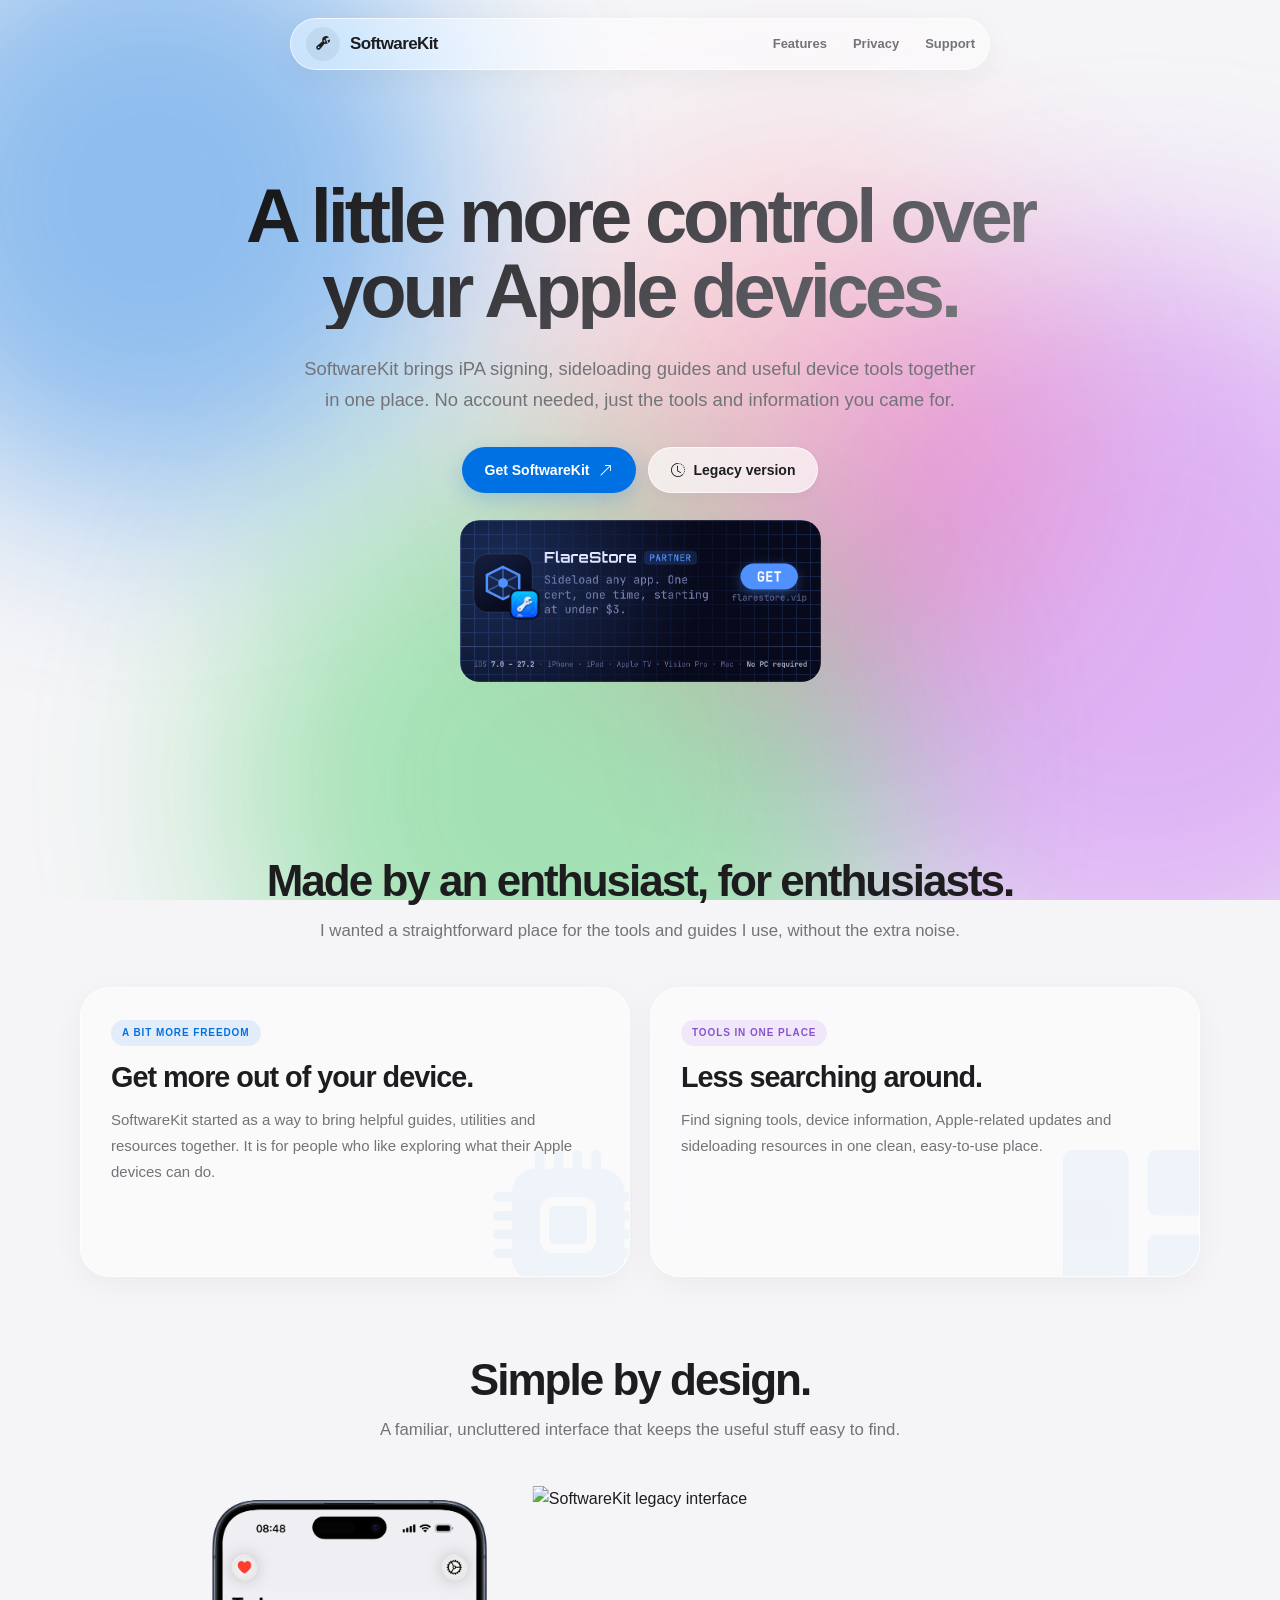
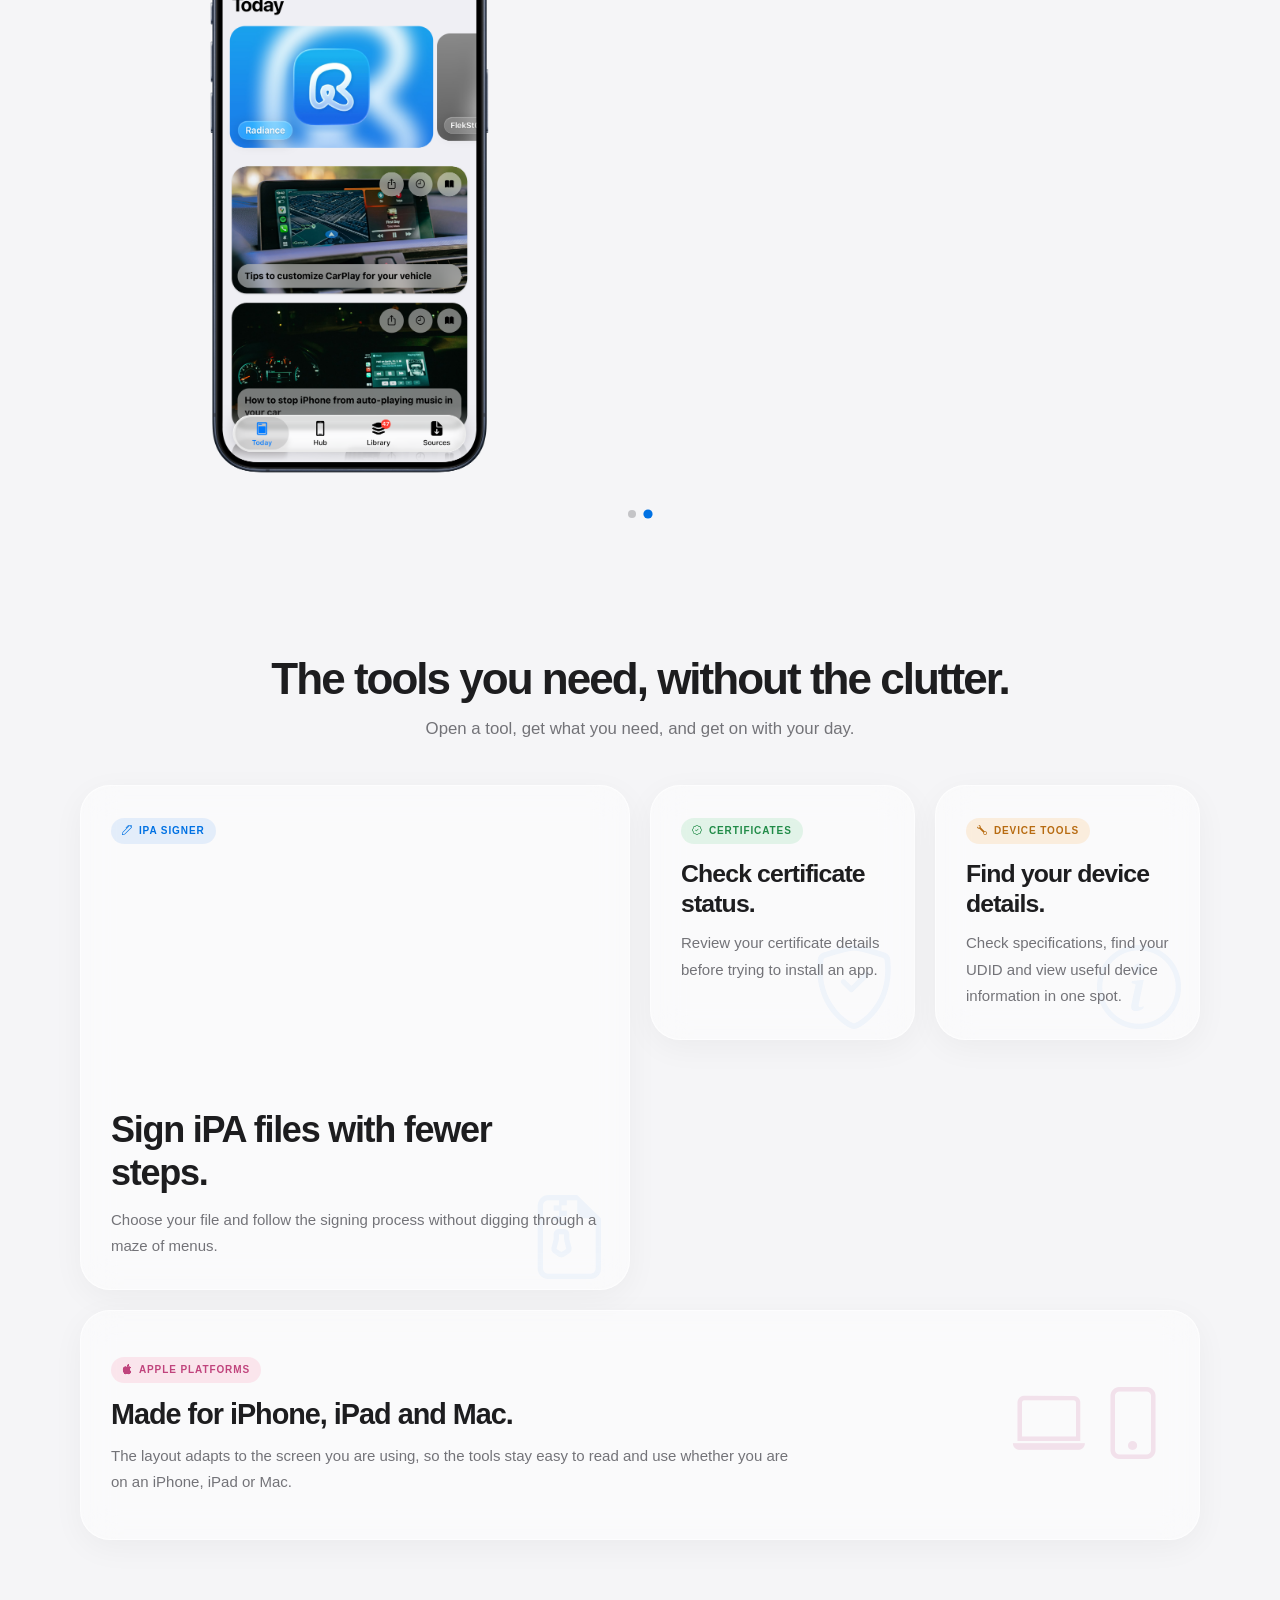
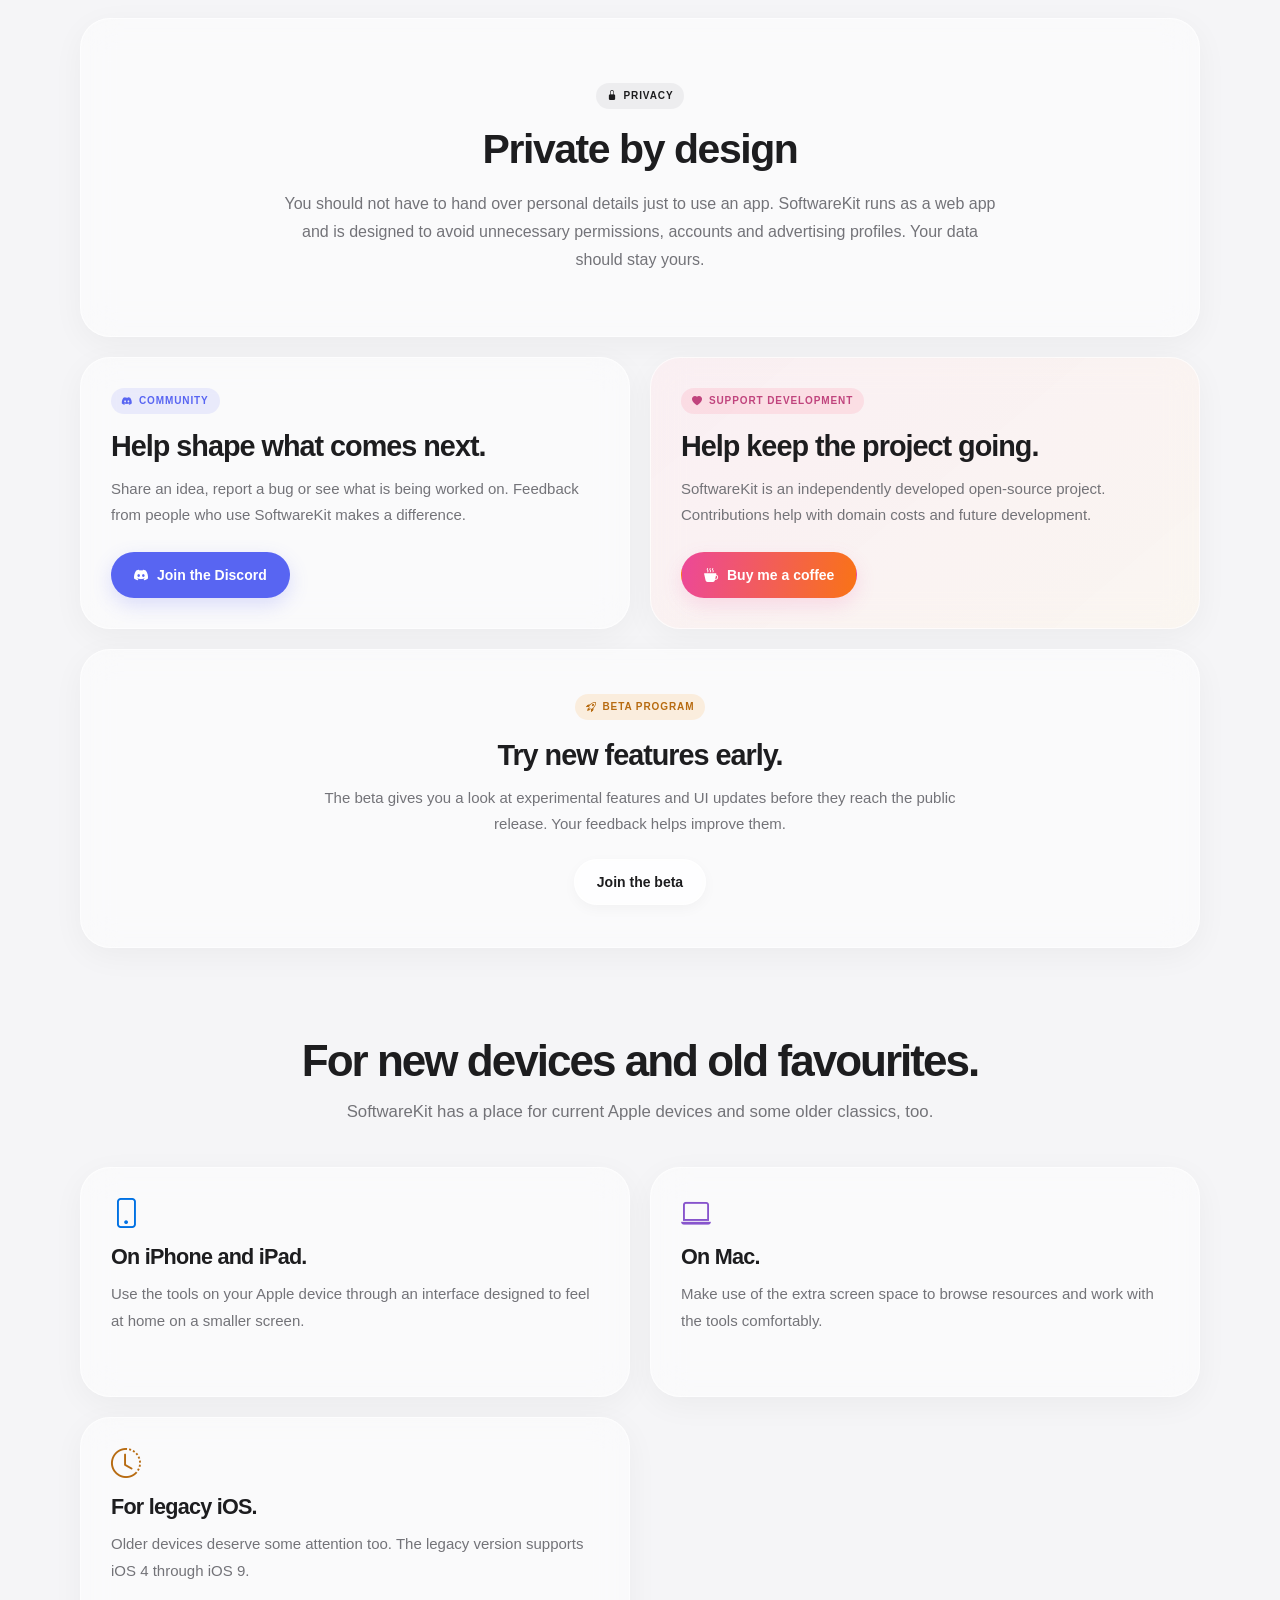
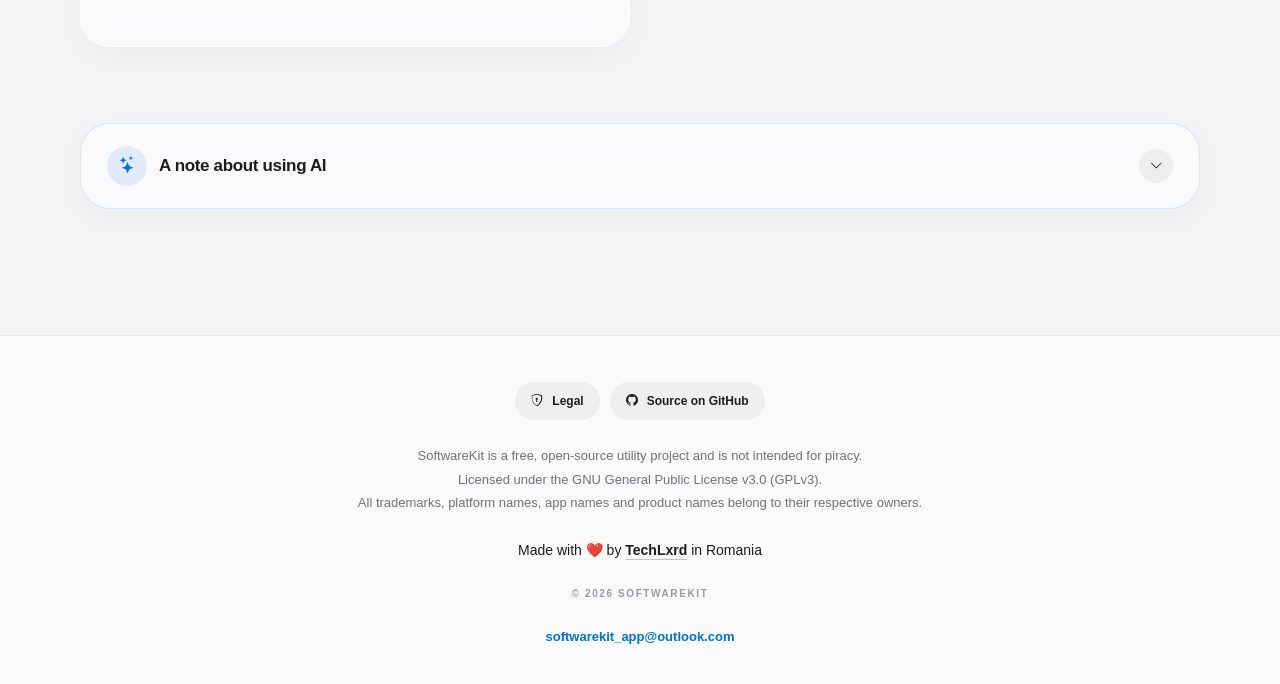
==== commit 7c3984cd: "Add files via upload" ====
--- a/index.html
+++ b/index.html
@@ -460,6 +460,11 @@
         <a href="https://legacy.swkit.app" class="button button-secondary"><i class="bi bi-clock-history" aria-hidden="true"></i> Legacy version</a>
         <a href="openhm/app.html" class="hidden-link">HarmonyOS 5+</a>
       </div>
+      <br>
+      <div style="text-align: center;" data-aos="fade-up">
+  <a href="https://flarestore.vip/" target="_blank" rel="noopener"><img src="ios/assets/fs-banner.png" alt="FlareStore — Sideload any app. One cert, one time, starting at under $3." width="361" height="162" style="max-width:100%;height:auto;border-radius:20px;"></a>
+</div>
+
     </section>
 
     <section id="who" class="container section">
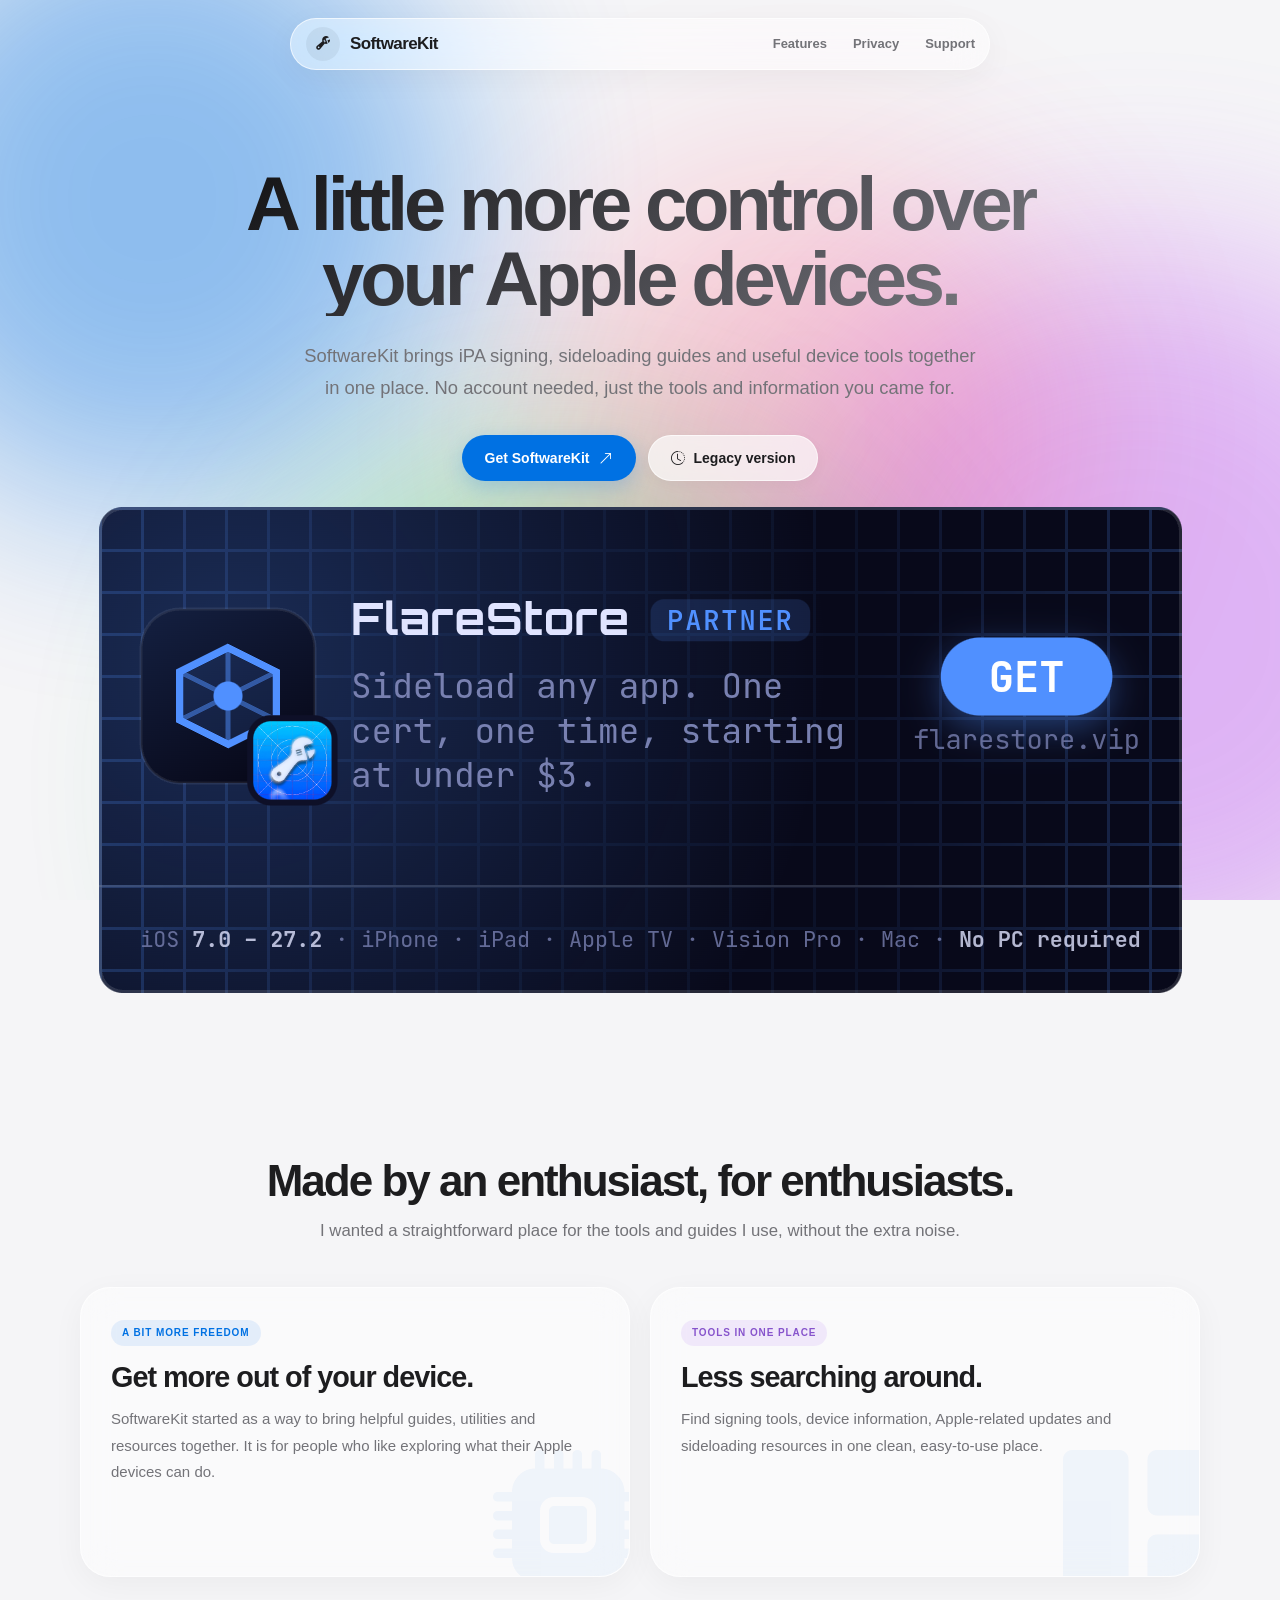
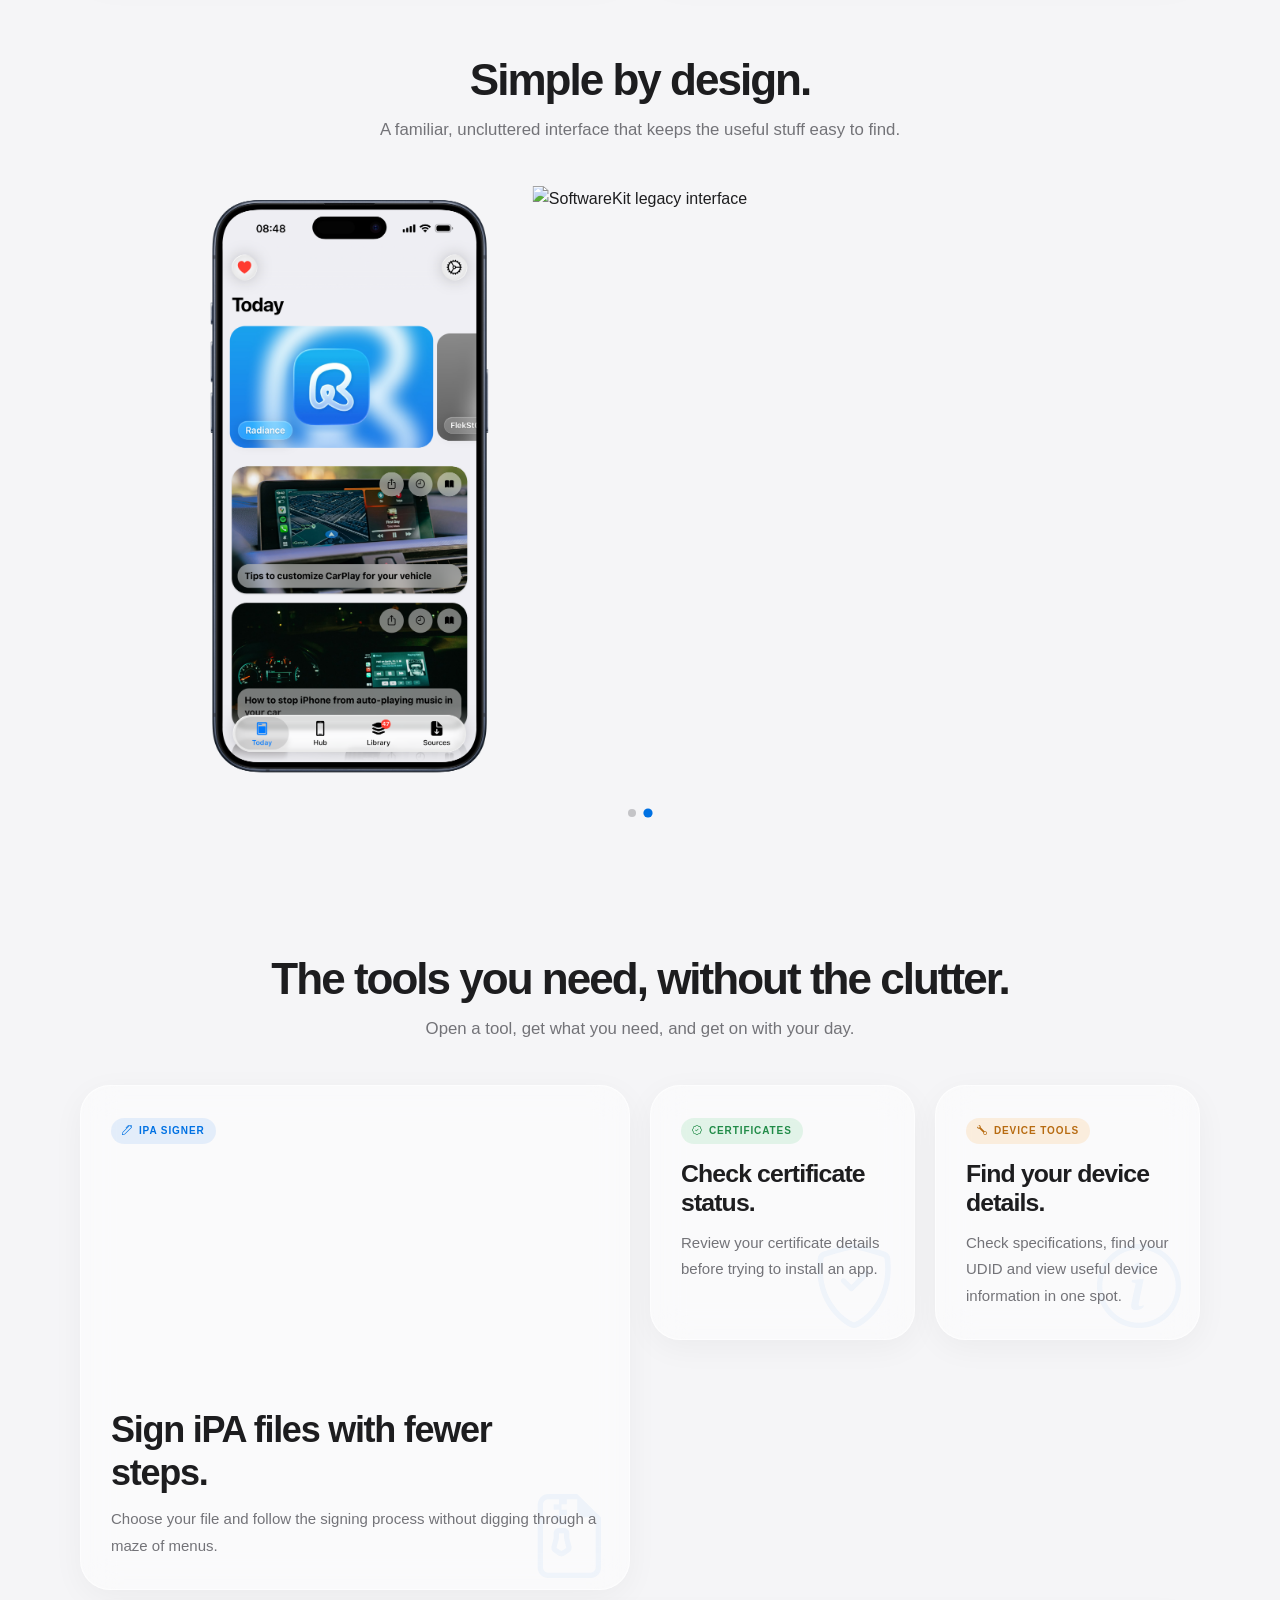
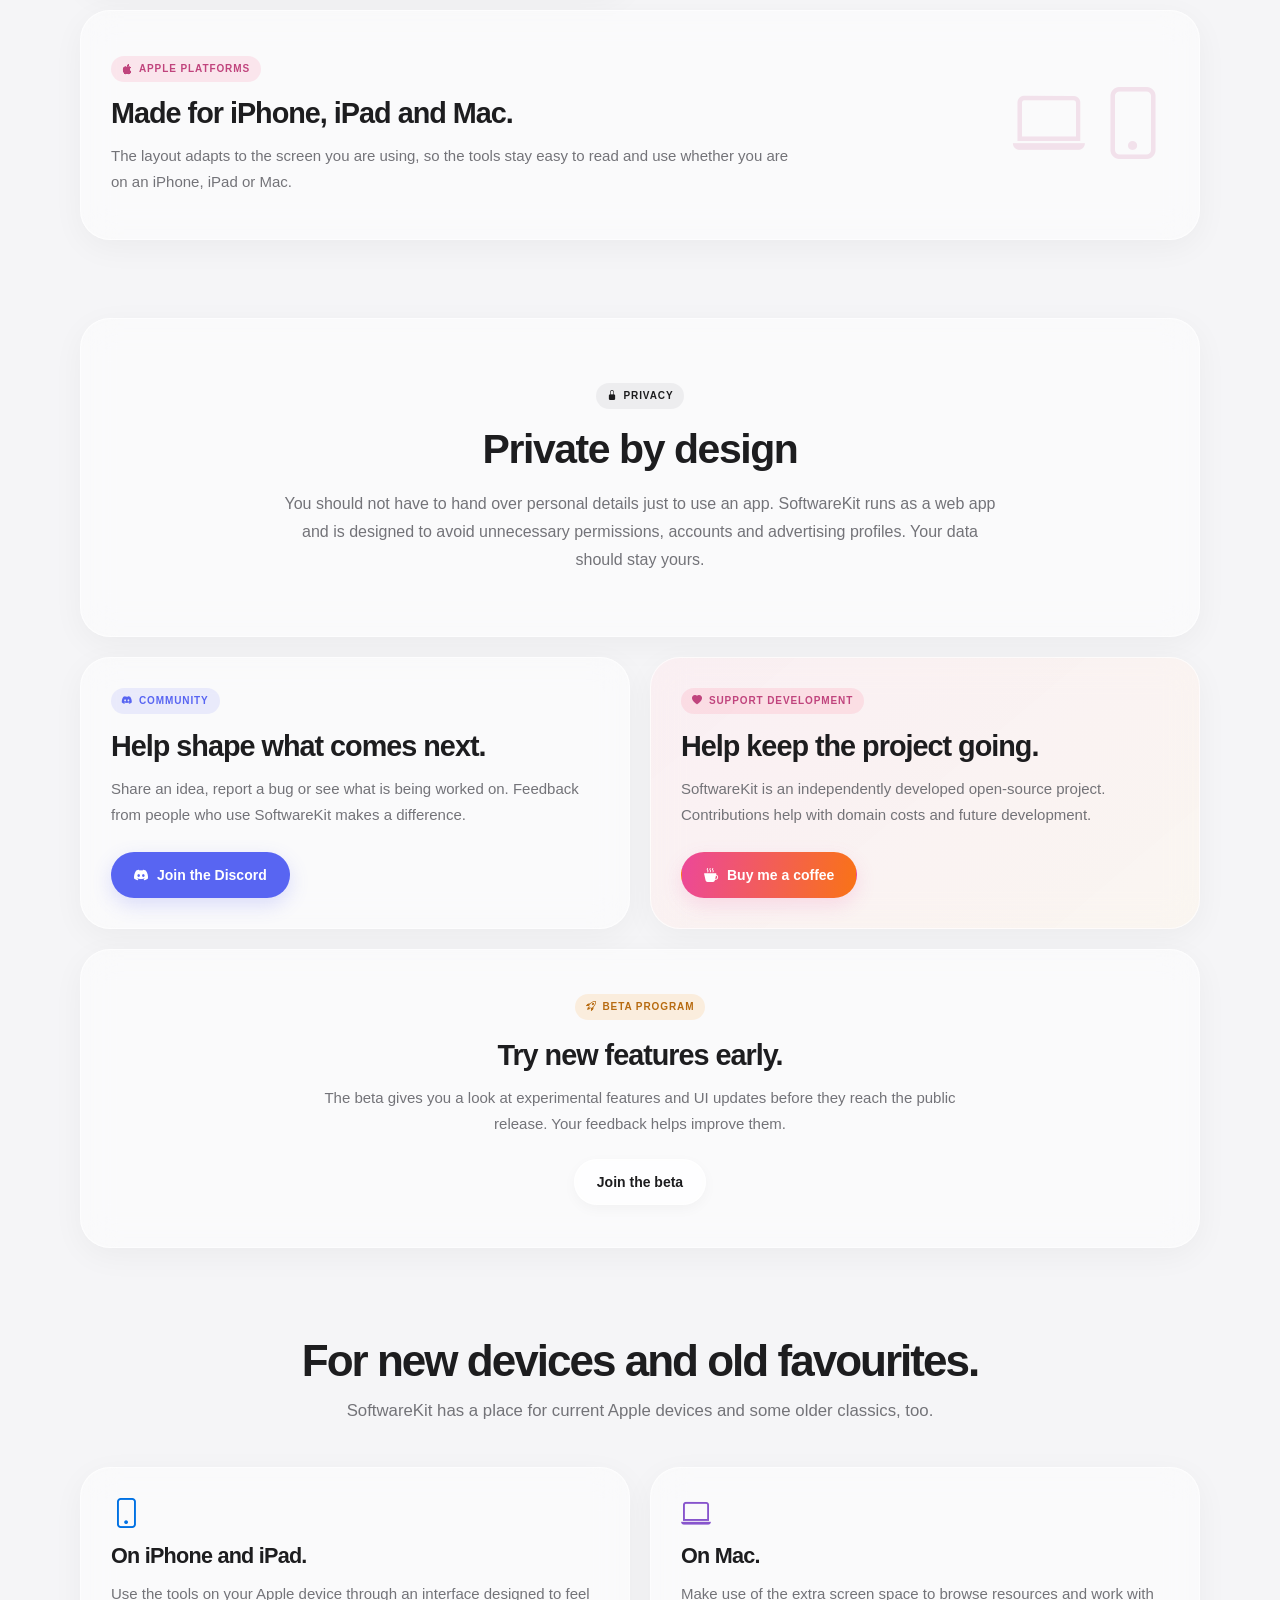
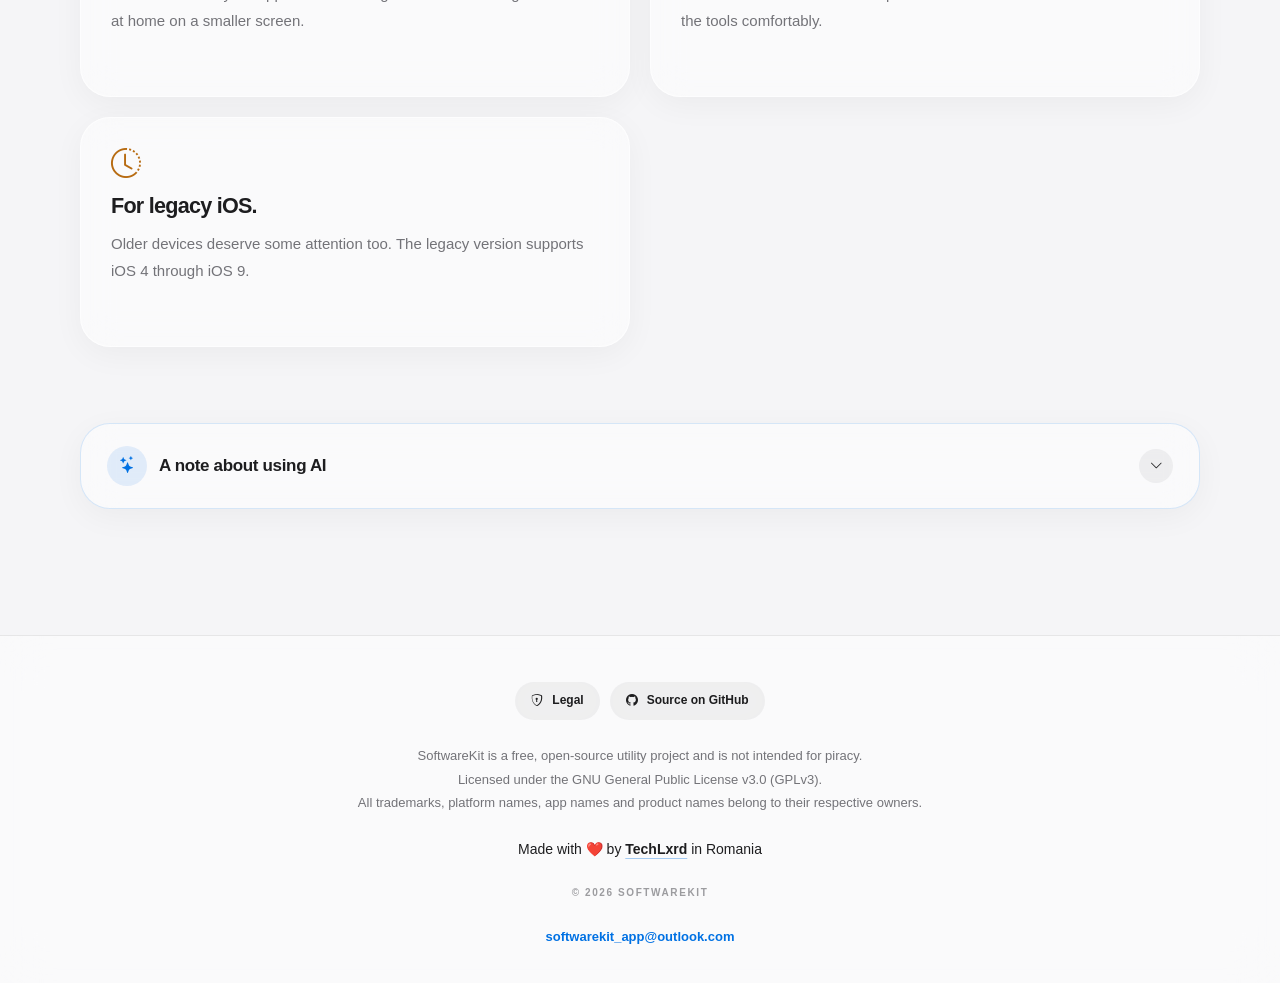
==== commit 8ea601bf: "Add files via upload" ====
--- a/index.html
+++ b/index.html
@@ -462,7 +462,7 @@
       </div>
       <br>
       <div style="text-align: center;" data-aos="fade-up">
-  <a href="https://flarestore.vip/" target="_blank" rel="noopener"><img src="ios/assets/fs-banner.png" alt="FlareStore — Sideload any app. One cert, one time, starting at under $3." width="361" height="162" style="max-width:100%;height:auto;border-radius:20px;"></a>
+  <a href="https://flarestore.vip/" target="_blank" rel="noopener"><img src="ios/assets/fs-banner.png" alt="FlareStore — Sideload any app. One cert, one time, starting at under $3." width="361" height="162" style="width:100%;height:auto;border-radius:20px;"></a>
 </div>
 
     </section>
